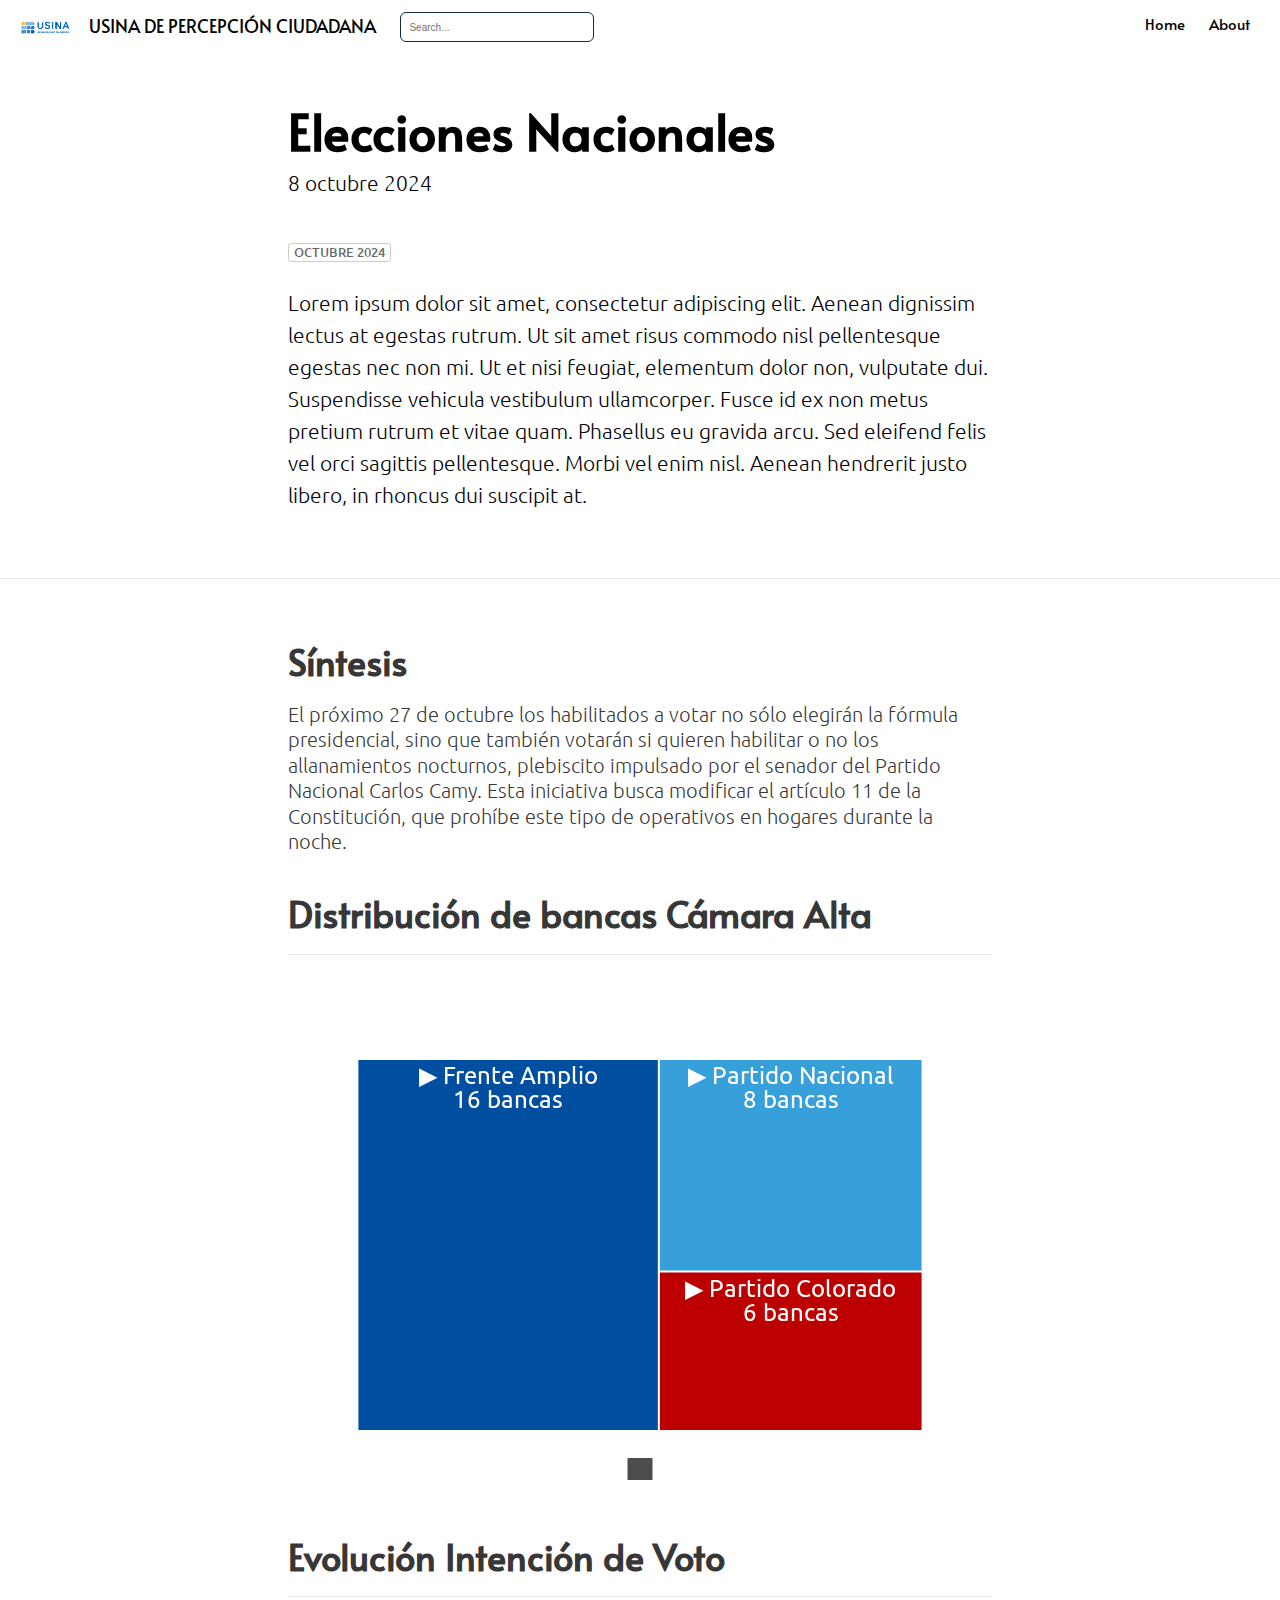
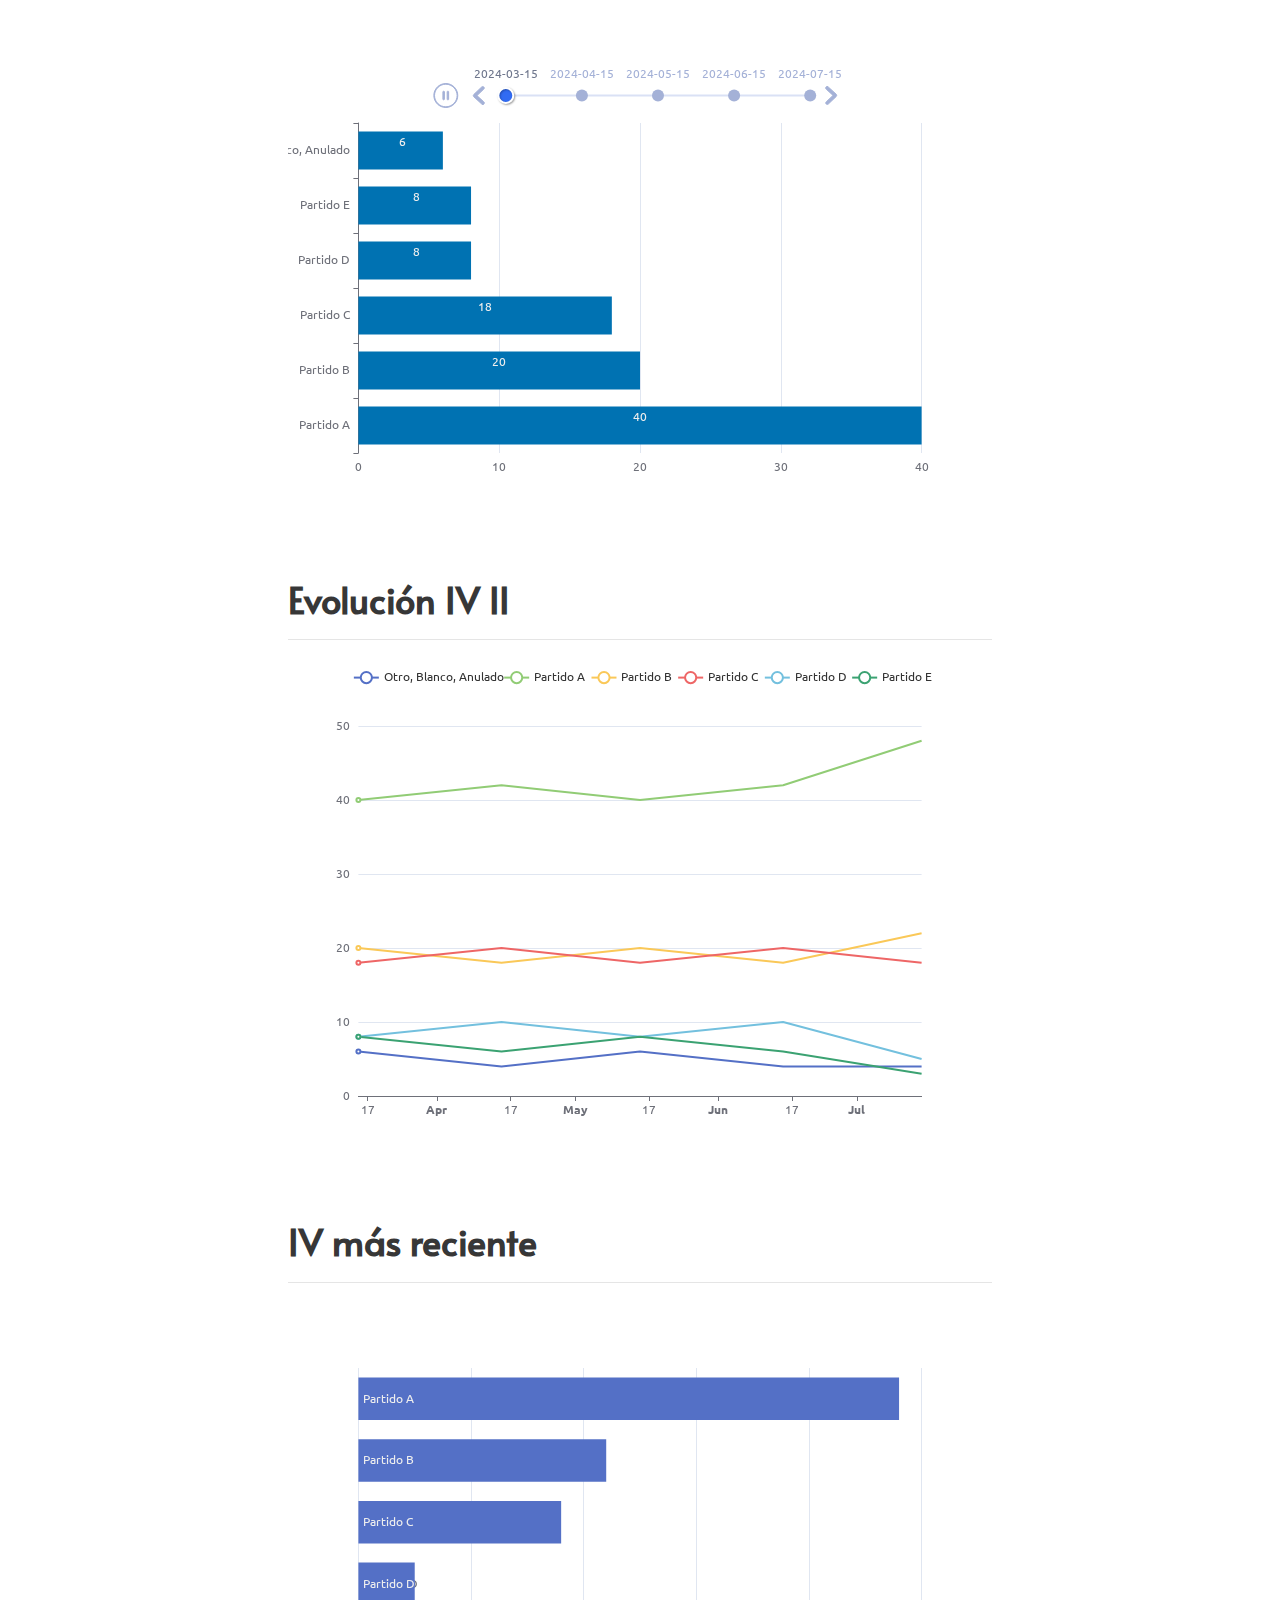
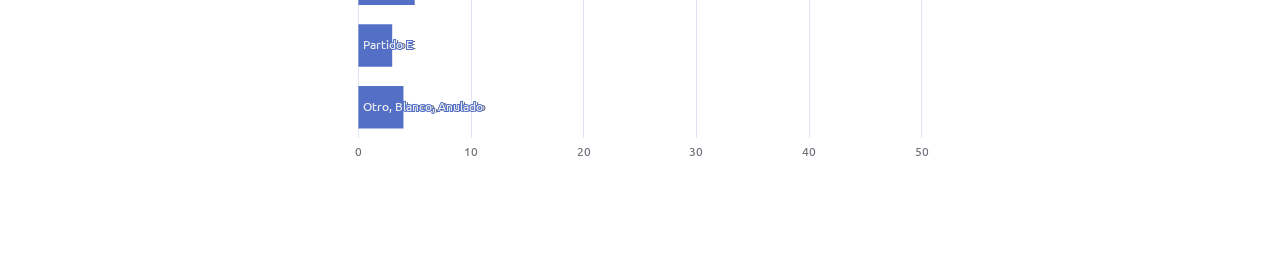
==== docs/posts/500/index.html @ 654d7519 "ej plots interactivos" ====
<!DOCTYPE html>

<html xmlns="http://www.w3.org/1999/xhtml" lang="" xml:lang="">

<head>
  <meta charset="utf-8"/>
  <meta name="viewport" content="width=device-width, initial-scale=1"/>
  <meta http-equiv="X-UA-Compatible" content="IE=Edge,chrome=1"/>
  <meta name="generator" content="distill" />

  <style type="text/css">
  /* Hide doc at startup (prevent jankiness while JS renders/transforms) */
  body {
    visibility: hidden;
  }
  </style>

 <!--radix_placeholder_import_source-->
 <!--/radix_placeholder_import_source-->

<style type="text/css">code{white-space: pre;}</style>
<style type="text/css" data-origin="pandoc">
pre > code.sourceCode { white-space: pre; position: relative; }
pre > code.sourceCode > span { display: inline-block; line-height: 1.25; }
pre > code.sourceCode > span:empty { height: 1.2em; }
.sourceCode { overflow: visible; }
code.sourceCode > span { color: inherit; text-decoration: inherit; }
div.sourceCode { margin: 1em 0; }
pre.sourceCode { margin: 0; }
@media screen {
div.sourceCode { overflow: auto; }
}
@media print {
pre > code.sourceCode { white-space: pre-wrap; }
pre > code.sourceCode > span { text-indent: -5em; padding-left: 5em; }
}
pre.numberSource code
  { counter-reset: source-line 0; }
pre.numberSource code > span
  { position: relative; left: -4em; counter-increment: source-line; }
pre.numberSource code > span > a:first-child::before
  { content: counter(source-line);
    position: relative; left: -1em; text-align: right; vertical-align: baseline;
    border: none; display: inline-block;
    -webkit-touch-callout: none; -webkit-user-select: none;
    -khtml-user-select: none; -moz-user-select: none;
    -ms-user-select: none; user-select: none;
    padding: 0 4px; width: 4em;
    color: #aaaaaa;
  }
pre.numberSource { margin-left: 3em; border-left: 1px solid #aaaaaa;  padding-left: 4px; }
div.sourceCode
  { color: #00769e; background-color: #f1f3f5; }
@media screen {
pre > code.sourceCode > span > a:first-child::before { text-decoration: underline; }
}
code span { color: #00769e; } /* Normal */
code span.al { color: #ad0000; } /* Alert */
code span.an { color: #5e5e5e; } /* Annotation */
code span.at { color: #657422; } /* Attribute */
code span.bn { color: #ad0000; } /* BaseN */
code span.bu { } /* BuiltIn */
code span.cf { color: #00769e; } /* ControlFlow */
code span.ch { color: #20794d; } /* Char */
code span.cn { color: #8f5902; } /* Constant */
code span.co { color: #5e5e5e; } /* Comment */
code span.cv { color: #5e5e5e; font-style: italic; } /* CommentVar */
code span.do { color: #5e5e5e; font-style: italic; } /* Documentation */
code span.dt { color: #ad0000; } /* DataType */
code span.dv { color: #ad0000; } /* DecVal */
code span.er { color: #ad0000; } /* Error */
code span.ex { } /* Extension */
code span.fl { color: #ad0000; } /* Float */
code span.fu { color: #4758ab; } /* Function */
code span.im { } /* Import */
code span.in { color: #5e5e5e; } /* Information */
code span.kw { color: #00769e; } /* Keyword */
code span.op { color: #5e5e5e; } /* Operator */
code span.ot { color: #00769e; } /* Other */
code span.pp { color: #ad0000; } /* Preprocessor */
code span.sc { color: #5e5e5e; } /* SpecialChar */
code span.ss { color: #20794d; } /* SpecialString */
code span.st { color: #20794d; } /* String */
code span.va { color: #111111; } /* Variable */
code span.vs { color: #20794d; } /* VerbatimString */
code span.wa { color: #5e5e5e; font-style: italic; } /* Warning */
</style>


  <!--radix_placeholder_meta_tags-->
<title>USINA DE PERCEPCIÓN CIUDADANA: Elecciones Nacionales</title>

<meta property="description" itemprop="description" content="Lorem ipsum dolor sit amet, consectetur adipiscing elit. Aenean dignissim lectus at egestas rutrum. Ut sit amet risus commodo nisl pellentesque egestas nec non mi. Ut et nisi feugiat, elementum dolor non, vulputate dui. Suspendisse vehicula vestibulum ullamcorper. Fusce id ex non metus pretium rutrum et vitae quam. Phasellus eu gravida arcu. Sed eleifend felis vel orci sagittis pellentesque. Morbi vel enim nisl. Aenean hendrerit justo libero, in rhoncus dui suscipit at."/>


<!--  https://schema.org/Article -->
<meta property="article:published" itemprop="datePublished" content="2024-10-09"/>
<meta property="article:created" itemprop="dateCreated" content="2024-10-09"/>

<!--  https://developers.facebook.com/docs/sharing/webmasters#markup -->
<meta property="og:title" content="USINA DE PERCEPCIÓN CIUDADANA: Elecciones Nacionales"/>
<meta property="og:type" content="article"/>
<meta property="og:description" content="Lorem ipsum dolor sit amet, consectetur adipiscing elit. Aenean dignissim lectus at egestas rutrum. Ut sit amet risus commodo nisl pellentesque egestas nec non mi. Ut et nisi feugiat, elementum dolor non, vulputate dui. Suspendisse vehicula vestibulum ullamcorper. Fusce id ex non metus pretium rutrum et vitae quam. Phasellus eu gravida arcu. Sed eleifend felis vel orci sagittis pellentesque. Morbi vel enim nisl. Aenean hendrerit justo libero, in rhoncus dui suscipit at."/>
<meta property="og:locale" content="en_US"/>
<meta property="og:site_name" content="USINA DE PERCEPCIÓN CIUDADANA"/>

<!--  https://dev.twitter.com/cards/types/summary -->
<meta property="twitter:card" content="summary"/>
<meta property="twitter:title" content="USINA DE PERCEPCIÓN CIUDADANA: Elecciones Nacionales"/>
<meta property="twitter:description" content="Lorem ipsum dolor sit amet, consectetur adipiscing elit. Aenean dignissim lectus at egestas rutrum. Ut sit amet risus commodo nisl pellentesque egestas nec non mi. Ut et nisi feugiat, elementum dolor non, vulputate dui. Suspendisse vehicula vestibulum ullamcorper. Fusce id ex non metus pretium rutrum et vitae quam. Phasellus eu gravida arcu. Sed eleifend felis vel orci sagittis pellentesque. Morbi vel enim nisl. Aenean hendrerit justo libero, in rhoncus dui suscipit at."/>

<!--/radix_placeholder_meta_tags-->
  <!--radix_placeholder_rmarkdown_metadata-->

<script type="text/json" id="radix-rmarkdown-metadata">
{"type":"list","attributes":{"names":{"type":"character","attributes":{},"value":["title","description","subtitle","output","categories","date"]}},"value":[{"type":"character","attributes":{},"value":["Elecciones Nacionales"]},{"type":"character","attributes":{},"value":["Lorem ipsum dolor sit amet, consectetur adipiscing elit. Aenean dignissim lectus at egestas rutrum. Ut sit amet risus commodo nisl pellentesque egestas nec non mi. Ut et nisi feugiat, elementum dolor non, vulputate dui. Suspendisse vehicula vestibulum ullamcorper. Fusce id ex non metus pretium rutrum et vitae quam. Phasellus eu gravida arcu. Sed eleifend felis vel orci sagittis pellentesque. Morbi vel enim nisl. Aenean hendrerit justo libero, in rhoncus dui suscipit at."]},{"type":"character","attributes":{},"value":["8 octubre 2024"]},{"type":"list","attributes":{"names":{"type":"character","attributes":{},"value":["distill::distill_article"]}},"value":[{"type":"list","attributes":{"names":{"type":"character","attributes":{},"value":["self_contained"]}},"value":[{"type":"logical","attributes":{},"value":[false]}]}]},{"type":"character","attributes":{},"value":["Octubre 2024"]},{"type":"character","attributes":{},"value":["10-09-2024"]}]}
</script>
<!--/radix_placeholder_rmarkdown_metadata-->
  
  <script type="text/json" id="radix-resource-manifest">
  {"type":"character","attributes":{},"value":["500_files/anchor-4.2.2/anchor.min.js","500_files/bowser-1.9.3/bowser.min.js","500_files/distill-2.2.21/template.v2.js","500_files/echarts4r-4.8.0/custom/renderers.js","500_files/echarts4r-4.8.0/custom/style.css","500_files/echarts4r-4.8.0/dataTool.min.js","500_files/echarts4r-4.8.0/echarts-en.min.js","500_files/echarts4r-4.8.0/echarts-gl.min.js","500_files/echarts4r-4.8.0/ecStat.min.js","500_files/echarts4r-4.8.0/i18n/langCS-obj.js","500_files/echarts4r-4.8.0/i18n/langCS.js","500_files/echarts4r-4.8.0/i18n/langDE-obj.js","500_files/echarts4r-4.8.0/i18n/langDE.js","500_files/echarts4r-4.8.0/i18n/langEN-obj.js","500_files/echarts4r-4.8.0/i18n/langEN.js","500_files/echarts4r-4.8.0/i18n/langES-obj.js","500_files/echarts4r-4.8.0/i18n/langES.js","500_files/echarts4r-4.8.0/i18n/langFI-obj.js","500_files/echarts4r-4.8.0/i18n/langFI.js","500_files/echarts4r-4.8.0/i18n/langFR-obj.js","500_files/echarts4r-4.8.0/i18n/langFR.js","500_files/echarts4r-4.8.0/i18n/langJA-obj.js","500_files/echarts4r-4.8.0/i18n/langJA.js","500_files/echarts4r-4.8.0/i18n/langPL-obj.js","500_files/echarts4r-4.8.0/i18n/langPL.js","500_files/echarts4r-4.8.0/i18n/langPT-br-obj.js","500_files/echarts4r-4.8.0/i18n/langPT-br.js","500_files/echarts4r-4.8.0/i18n/langRU-obj.js","500_files/echarts4r-4.8.0/i18n/langRU.js","500_files/echarts4r-4.8.0/i18n/langSI-obj.js","500_files/echarts4r-4.8.0/i18n/langSI.js","500_files/echarts4r-4.8.0/i18n/langTH-obj.js","500_files/echarts4r-4.8.0/i18n/langTH.js","500_files/echarts4r-4.8.0/i18n/langZH-obj.js","500_files/echarts4r-4.8.0/i18n/langZH.js","500_files/echarts4r-4.8.0/plugins/echarts-graph-modularity.min.js","500_files/echarts4r-4.8.0/plugins/echarts-leaflet.js","500_files/echarts4r-4.8.0/plugins/echarts-liquidfill.min.js","500_files/echarts4r-4.8.0/plugins/echarts-wordcloud.min.js","500_files/echarts4r-4.8.0/themes/auritus.js","500_files/echarts4r-4.8.0/themes/azul.js","500_files/echarts4r-4.8.0/themes/bee-inspired.js","500_files/echarts4r-4.8.0/themes/blue.js","500_files/echarts4r-4.8.0/themes/caravan.js","500_files/echarts4r-4.8.0/themes/carp.js","500_files/echarts4r-4.8.0/themes/chalk.js","500_files/echarts4r-4.8.0/themes/cool.js","500_files/echarts4r-4.8.0/themes/dark-blue.js","500_files/echarts4r-4.8.0/themes/dark-bold.js","500_files/echarts4r-4.8.0/themes/dark-digerati.js","500_files/echarts4r-4.8.0/themes/dark-fresh-cut.js","500_files/echarts4r-4.8.0/themes/dark-mushroom.js","500_files/echarts4r-4.8.0/themes/dark.js","500_files/echarts4r-4.8.0/themes/eduardo.js","500_files/echarts4r-4.8.0/themes/essos.js","500_files/echarts4r-4.8.0/themes/forest.js","500_files/echarts4r-4.8.0/themes/fresh-cut.js","500_files/echarts4r-4.8.0/themes/fruit.js","500_files/echarts4r-4.8.0/themes/gray.js","500_files/echarts4r-4.8.0/themes/green.js","500_files/echarts4r-4.8.0/themes/halloween.js","500_files/echarts4r-4.8.0/themes/helianthus.js","500_files/echarts4r-4.8.0/themes/infographic.js","500_files/echarts4r-4.8.0/themes/inspired.js","500_files/echarts4r-4.8.0/themes/jazz.js","500_files/echarts4r-4.8.0/themes/london.js","500_files/echarts4r-4.8.0/themes/macarons.js","500_files/echarts4r-4.8.0/themes/macarons2.js","500_files/echarts4r-4.8.0/themes/mint.js","500_files/echarts4r-4.8.0/themes/purple-passion.js","500_files/echarts4r-4.8.0/themes/red-velvet.js","500_files/echarts4r-4.8.0/themes/red.js","500_files/echarts4r-4.8.0/themes/roma.js","500_files/echarts4r-4.8.0/themes/royal.js","500_files/echarts4r-4.8.0/themes/sakura.js","500_files/echarts4r-4.8.0/themes/shine.js","500_files/echarts4r-4.8.0/themes/tech-blue.js","500_files/echarts4r-4.8.0/themes/vintage.js","500_files/echarts4r-4.8.0/themes/walden.js","500_files/echarts4r-4.8.0/themes/wef.js","500_files/echarts4r-4.8.0/themes/weforum.js","500_files/echarts4r-4.8.0/themes/westeros.js","500_files/echarts4r-4.8.0/themes/wonderland.js","500_files/echarts4r-4.8.0/world.js","500_files/echarts4r-binding-0.4.5/echarts4r.js","500_files/header-attrs-2.25/header-attrs.js","500_files/htmltools-fill-0.5.8.1/fill.css","500_files/htmlwidgets-1.6.2/htmlwidgets.js","500_files/jquery-3.6.0/jquery-3.6.0.js","500_files/jquery-3.6.0/jquery-3.6.0.min.js","500_files/jquery-3.6.0/jquery-3.6.0.min.map","500_files/popper-2.6.0/popper.min.js","500_files/tippy-6.2.7/tippy-bundle.umd.min.js","500_files/tippy-6.2.7/tippy-light-border.css","500_files/tippy-6.2.7/tippy.css","500_files/tippy-6.2.7/tippy.umd.min.js","500_files/webcomponents-2.0.0/webcomponents.js","tables/bancas_fa.csv","tables/bancas_partido.csv","tables/bancas_pc.csv","tables/bancas_pn.csv","tables/iv_evolucion.csv"]}
  </script>
  <!--radix_placeholder_navigation_in_header-->
<meta name="distill:offset" content="../.."/>

<script type="application/javascript">

  window.headroom_prevent_pin = false;

  window.document.addEventListener("DOMContentLoaded", function (event) {

    // initialize headroom for banner
    var header = $('header').get(0);
    var headerHeight = header.offsetHeight;
    var headroom = new Headroom(header, {
      tolerance: 5,
      onPin : function() {
        if (window.headroom_prevent_pin) {
          window.headroom_prevent_pin = false;
          headroom.unpin();
        }
      }
    });
    headroom.init();
    if(window.location.hash)
      headroom.unpin();
    $(header).addClass('headroom--transition');

    // offset scroll location for banner on hash change
    // (see: https://github.com/WickyNilliams/headroom.js/issues/38)
    window.addEventListener("hashchange", function(event) {
      window.scrollTo(0, window.pageYOffset - (headerHeight + 25));
    });

    // responsive menu
    $('.distill-site-header').each(function(i, val) {
      var topnav = $(this);
      var toggle = topnav.find('.nav-toggle');
      toggle.on('click', function() {
        topnav.toggleClass('responsive');
      });
    });

    // nav dropdowns
    $('.nav-dropbtn').click(function(e) {
      $(this).next('.nav-dropdown-content').toggleClass('nav-dropdown-active');
      $(this).parent().siblings('.nav-dropdown')
         .children('.nav-dropdown-content').removeClass('nav-dropdown-active');
    });
    $("body").click(function(e){
      $('.nav-dropdown-content').removeClass('nav-dropdown-active');
    });
    $(".nav-dropdown").click(function(e){
      e.stopPropagation();
    });
  });
</script>

<style type="text/css">

/* Theme (user-documented overrideables for nav appearance) */

.distill-site-nav {
  color: rgba(255, 255, 255, 0.8);
  background-color: #0F2E3D;
  font-size: 15px;
  font-weight: 300;
}

.distill-site-nav a {
  color: inherit;
  text-decoration: none;
}

.distill-site-nav a:hover {
  color: white;
}

@media print {
  .distill-site-nav {
    display: none;
  }
}

.distill-site-header {

}

.distill-site-footer {

}


/* Site Header */

.distill-site-header {
  width: 100%;
  box-sizing: border-box;
  z-index: 3;
}

.distill-site-header .nav-left {
  display: inline-block;
  margin-left: 8px;
}

@media screen and (max-width: 768px) {
  .distill-site-header .nav-left {
    margin-left: 0;
  }
}


.distill-site-header .nav-right {
  float: right;
  margin-right: 8px;
}

.distill-site-header a,
.distill-site-header .title {
  display: inline-block;
  text-align: center;
  padding: 14px 10px 14px 10px;
}

.distill-site-header .title {
  font-size: 18px;
  min-width: 150px;
}

.distill-site-header .logo {
  padding: 0;
}

.distill-site-header .logo img {
  display: none;
  max-height: 20px;
  width: auto;
  margin-bottom: -4px;
}

.distill-site-header .nav-image img {
  max-height: 18px;
  width: auto;
  display: inline-block;
  margin-bottom: -3px;
}



@media screen and (min-width: 1000px) {
  .distill-site-header .logo img {
    display: inline-block;
  }
  .distill-site-header .nav-left {
    margin-left: 20px;
  }
  .distill-site-header .nav-right {
    margin-right: 20px;
  }
  .distill-site-header .title {
    padding-left: 12px;
  }
}


.distill-site-header .nav-toggle {
  display: none;
}

.nav-dropdown {
  display: inline-block;
  position: relative;
}

.nav-dropdown .nav-dropbtn {
  border: none;
  outline: none;
  color: rgba(255, 255, 255, 0.8);
  padding: 16px 10px;
  background-color: transparent;
  font-family: inherit;
  font-size: inherit;
  font-weight: inherit;
  margin: 0;
  margin-top: 1px;
  z-index: 2;
}

.nav-dropdown-content {
  display: none;
  position: absolute;
  background-color: white;
  min-width: 200px;
  border: 1px solid rgba(0,0,0,0.15);
  border-radius: 4px;
  box-shadow: 0px 8px 16px 0px rgba(0,0,0,0.1);
  z-index: 1;
  margin-top: 2px;
  white-space: nowrap;
  padding-top: 4px;
  padding-bottom: 4px;
}

.nav-dropdown-content hr {
  margin-top: 4px;
  margin-bottom: 4px;
  border: none;
  border-bottom: 1px solid rgba(0, 0, 0, 0.1);
}

.nav-dropdown-active {
  display: block;
}

.nav-dropdown-content a, .nav-dropdown-content .nav-dropdown-header {
  color: black;
  padding: 6px 24px;
  text-decoration: none;
  display: block;
  text-align: left;
}

.nav-dropdown-content .nav-dropdown-header {
  display: block;
  padding: 5px 24px;
  padding-bottom: 0;
  text-transform: uppercase;
  font-size: 14px;
  color: #999999;
  white-space: nowrap;
}

.nav-dropdown:hover .nav-dropbtn {
  color: white;
}

.nav-dropdown-content a:hover {
  background-color: #ddd;
  color: black;
}

.nav-right .nav-dropdown-content {
  margin-left: -45%;
  right: 0;
}

@media screen and (max-width: 768px) {
  .distill-site-header a, .distill-site-header .nav-dropdown  {display: none;}
  .distill-site-header a.nav-toggle {
    float: right;
    display: block;
  }
  .distill-site-header .title {
    margin-left: 0;
  }
  .distill-site-header .nav-right {
    margin-right: 0;
  }
  .distill-site-header {
    overflow: hidden;
  }
  .nav-right .nav-dropdown-content {
    margin-left: 0;
  }
}


@media screen and (max-width: 768px) {
  .distill-site-header.responsive {position: relative; min-height: 500px; }
  .distill-site-header.responsive a.nav-toggle {
    position: absolute;
    right: 0;
    top: 0;
  }
  .distill-site-header.responsive a,
  .distill-site-header.responsive .nav-dropdown {
    display: block;
    text-align: left;
  }
  .distill-site-header.responsive .nav-left,
  .distill-site-header.responsive .nav-right {
    width: 100%;
  }
  .distill-site-header.responsive .nav-dropdown {float: none;}
  .distill-site-header.responsive .nav-dropdown-content {position: relative;}
  .distill-site-header.responsive .nav-dropdown .nav-dropbtn {
    display: block;
    width: 100%;
    text-align: left;
  }
}

/* Site Footer */

.distill-site-footer {
  width: 100%;
  overflow: hidden;
  box-sizing: border-box;
  z-index: 3;
  margin-top: 30px;
  padding-top: 30px;
  padding-bottom: 30px;
  text-align: center;
}

/* Headroom */

d-title {
  padding-top: 6rem;
}

@media print {
  d-title {
    padding-top: 4rem;
  }
}

.headroom {
  z-index: 1000;
  position: fixed;
  top: 0;
  left: 0;
  right: 0;
}

.headroom--transition {
  transition: all .4s ease-in-out;
}

.headroom--unpinned {
  top: -100px;
}

.headroom--pinned {
  top: 0;
}

/* adjust viewport for navbar height */
/* helps vertically center bootstrap (non-distill) content */
.min-vh-100 {
  min-height: calc(100vh - 100px) !important;
}

</style>

<script src="../../site_libs/jquery-3.6.0/jquery-3.6.0.min.js"></script>
<link href="../../site_libs/font-awesome-6.4.2/css/all.min.css" rel="stylesheet"/>
<link href="../../site_libs/font-awesome-6.4.2/css/v4-shims.min.css" rel="stylesheet"/>
<script src="../../site_libs/headroom-0.9.4/headroom.min.js"></script>
<script src="../../site_libs/autocomplete-0.37.1/autocomplete.min.js"></script>
<script src="../../site_libs/fuse-6.4.1/fuse.min.js"></script>

<script type="application/javascript">

function getMeta(metaName) {
  var metas = document.getElementsByTagName('meta');
  for (let i = 0; i < metas.length; i++) {
    if (metas[i].getAttribute('name') === metaName) {
      return metas[i].getAttribute('content');
    }
  }
  return '';
}

function offsetURL(url) {
  var offset = getMeta('distill:offset');
  return offset ? offset + '/' + url : url;
}

function createFuseIndex() {

  // create fuse index
  var options = {
    keys: [
      { name: 'title', weight: 20 },
      { name: 'categories', weight: 15 },
      { name: 'description', weight: 10 },
      { name: 'contents', weight: 5 },
    ],
    ignoreLocation: true,
    threshold: 0
  };
  var fuse = new window.Fuse([], options);

  // fetch the main search.json
  return fetch(offsetURL('search.json'))
    .then(function(response) {
      if (response.status == 200) {
        return response.json().then(function(json) {
          // index main articles
          json.articles.forEach(function(article) {
            fuse.add(article);
          });
          // download collections and index their articles
          return Promise.all(json.collections.map(function(collection) {
            return fetch(offsetURL(collection)).then(function(response) {
              if (response.status === 200) {
                return response.json().then(function(articles) {
                  articles.forEach(function(article) {
                    fuse.add(article);
                  });
                })
              } else {
                return Promise.reject(
                  new Error('Unexpected status from search index request: ' +
                            response.status)
                );
              }
            });
          })).then(function() {
            return fuse;
          });
        });

      } else {
        return Promise.reject(
          new Error('Unexpected status from search index request: ' +
                      response.status)
        );
      }
    });
}

window.document.addEventListener("DOMContentLoaded", function (event) {

  // get search element (bail if we don't have one)
  var searchEl = window.document.getElementById('distill-search');
  if (!searchEl)
    return;

  createFuseIndex()
    .then(function(fuse) {

      // make search box visible
      searchEl.classList.remove('hidden');

      // initialize autocomplete
      var options = {
        autoselect: true,
        hint: false,
        minLength: 2,
      };
      window.autocomplete(searchEl, options, [{
        source: function(query, callback) {
          const searchOptions = {
            isCaseSensitive: false,
            shouldSort: true,
            minMatchCharLength: 2,
            limit: 10,
          };
          var results = fuse.search(query, searchOptions);
          callback(results
            .map(function(result) { return result.item; })
          );
        },
        templates: {
          suggestion: function(suggestion) {
            var img = suggestion.preview && Object.keys(suggestion.preview).length > 0
              ? `<img src="${offsetURL(suggestion.preview)}"</img>`
              : '';
            var html = `
              <div class="search-item">
                <h3>${suggestion.title}</h3>
                <div class="search-item-description">
                  ${suggestion.description || ''}
                </div>
                <div class="search-item-preview">
                  ${img}
                </div>
              </div>
            `;
            return html;
          }
        }
      }]).on('autocomplete:selected', function(event, suggestion) {
        window.location.href = offsetURL(suggestion.path);
      });
      // remove inline display style on autocompleter (we want to
      // manage responsive display via css)
      $('.algolia-autocomplete').css("display", "");
    })
    .catch(function(error) {
      console.log(error);
    });

});

</script>

<style type="text/css">

.nav-search {
  font-size: x-small;
}

/* Algolioa Autocomplete */

.algolia-autocomplete {
  display: inline-block;
  margin-left: 10px;
  vertical-align: sub;
  background-color: white;
  color: black;
  padding: 6px;
  padding-top: 8px;
  padding-bottom: 0;
  border-radius: 6px;
  border: 1px #0F2E3D solid;
  width: 180px;
}


@media screen and (max-width: 768px) {
  .distill-site-nav .algolia-autocomplete {
    display: none;
    visibility: hidden;
  }
  .distill-site-nav.responsive .algolia-autocomplete {
    display: inline-block;
    visibility: visible;
  }
  .distill-site-nav.responsive .algolia-autocomplete .aa-dropdown-menu {
    margin-left: 0;
    width: 400px;
    max-height: 400px;
  }
}

.algolia-autocomplete .aa-input, .algolia-autocomplete .aa-hint {
  width: 90%;
  outline: none;
  border: none;
}

.algolia-autocomplete .aa-hint {
  color: #999;
}
.algolia-autocomplete .aa-dropdown-menu {
  width: 550px;
  max-height: 70vh;
  overflow-x: visible;
  overflow-y: scroll;
  padding: 5px;
  margin-top: 3px;
  margin-left: -150px;
  background-color: #fff;
  border-radius: 5px;
  border: 1px solid #999;
  border-top: none;
}

.algolia-autocomplete .aa-dropdown-menu .aa-suggestion {
  cursor: pointer;
  padding: 5px 4px;
  border-bottom: 1px solid #eee;
}

.algolia-autocomplete .aa-dropdown-menu .aa-suggestion:last-of-type {
  border-bottom: none;
  margin-bottom: 2px;
}

.algolia-autocomplete .aa-dropdown-menu .aa-suggestion .search-item {
  overflow: hidden;
  font-size: 0.8em;
  line-height: 1.4em;
}

.algolia-autocomplete .aa-dropdown-menu .aa-suggestion .search-item h3 {
  font-size: 1rem;
  margin-block-start: 0;
  margin-block-end: 5px;
}

.algolia-autocomplete .aa-dropdown-menu .aa-suggestion .search-item-description {
  display: inline-block;
  overflow: hidden;
  height: 2.8em;
  width: 80%;
  margin-right: 4%;
}

.algolia-autocomplete .aa-dropdown-menu .aa-suggestion .search-item-preview {
  display: inline-block;
  width: 15%;
}

.algolia-autocomplete .aa-dropdown-menu .aa-suggestion .search-item-preview img {
  height: 3em;
  width: auto;
  display: none;
}

.algolia-autocomplete .aa-dropdown-menu .aa-suggestion .search-item-preview img[src] {
  display: initial;
}

.algolia-autocomplete .aa-dropdown-menu .aa-suggestion.aa-cursor {
  background-color: #eee;
}
.algolia-autocomplete .aa-dropdown-menu .aa-suggestion em {
  font-weight: bold;
  font-style: normal;
}

</style>


<!--/radix_placeholder_navigation_in_header-->
  <!--radix_placeholder_distill-->

<style type="text/css">

body {
  background-color: white;
}

.pandoc-table {
  width: 100%;
}

.pandoc-table>caption {
  margin-bottom: 10px;
}

.pandoc-table th:not([align]) {
  text-align: left;
}

.pagedtable-footer {
  font-size: 15px;
}

d-byline .byline {
  grid-template-columns: 2fr 2fr;
}

d-byline .byline h3 {
  margin-block-start: 1.5em;
}

d-byline .byline .authors-affiliations h3 {
  margin-block-start: 0.5em;
}

.authors-affiliations .orcid-id {
  width: 16px;
  height:16px;
  margin-left: 4px;
  margin-right: 4px;
  vertical-align: middle;
  padding-bottom: 2px;
}

d-title .dt-tags {
  margin-top: 1em;
  grid-column: text;
}

.dt-tags .dt-tag {
  text-decoration: none;
  display: inline-block;
  color: rgba(0,0,0,0.6);
  padding: 0em 0.4em;
  margin-right: 0.5em;
  margin-bottom: 0.4em;
  font-size: 70%;
  border: 1px solid rgba(0,0,0,0.2);
  border-radius: 3px;
  text-transform: uppercase;
  font-weight: 500;
}

d-article table.gt_table td,
d-article table.gt_table th {
  border-bottom: none;
  font-size: 100%;
}

.html-widget {
  margin-bottom: 2.0em;
}

.l-screen-inset {
  padding-right: 16px;
}

.l-screen .caption {
  margin-left: 10px;
}

.shaded {
  background: rgb(247, 247, 247);
  padding-top: 20px;
  padding-bottom: 20px;
  border-top: 1px solid rgba(0, 0, 0, 0.1);
  border-bottom: 1px solid rgba(0, 0, 0, 0.1);
}

.shaded .html-widget {
  margin-bottom: 0;
  border: 1px solid rgba(0, 0, 0, 0.1);
}

.shaded .shaded-content {
  background: white;
}

.text-output {
  margin-top: 0;
  line-height: 1.5em;
}

.hidden {
  display: none !important;
}

hr.section-separator {
  border: none;
  border-top: 1px solid rgba(0, 0, 0, 0.1);
  margin: 0px;
}


d-byline {
  border-top: none;
}

d-article {
  padding-top: 2.5rem;
  padding-bottom: 30px;
  border-top: none;
}

d-appendix {
  padding-top: 30px;
}

d-article>p>img {
  width: 100%;
}

d-article h2 {
  margin: 1rem 0 1.5rem 0;
}

d-article h3 {
  margin-top: 1.5rem;
}

d-article iframe {
  border: 1px solid rgba(0, 0, 0, 0.1);
  margin-bottom: 2.0em;
  width: 100%;
}

/* Tweak code blocks */

d-article div.sourceCode code,
d-article pre code {
  font-family: Consolas, Monaco, 'Andale Mono', 'Ubuntu Mono', monospace;
}

d-article pre,
d-article div.sourceCode,
d-article div.sourceCode pre {
  overflow: auto;
}

d-article div.sourceCode {
  background-color: white;
}

d-article div.sourceCode pre {
  padding-left: 10px;
  font-size: 12px;
  border-left: 2px solid rgba(0,0,0,0.1);
}

d-article pre {
  font-size: 12px;
  color: black;
  background: none;
  margin-top: 0;
  text-align: left;
  white-space: pre;
  word-spacing: normal;
  word-break: normal;
  word-wrap: normal;
  line-height: 1.5;

  -moz-tab-size: 4;
  -o-tab-size: 4;
  tab-size: 4;

  -webkit-hyphens: none;
  -moz-hyphens: none;
  -ms-hyphens: none;
  hyphens: none;
}

d-article pre a {
  border-bottom: none;
}

d-article pre a:hover {
  border-bottom: none;
  text-decoration: underline;
}

d-article details {
  grid-column: text;
  margin-bottom: 0.8em;
}

@media(min-width: 768px) {

d-article pre,
d-article div.sourceCode,
d-article div.sourceCode pre {
  overflow: visible !important;
}

d-article div.sourceCode pre {
  padding-left: 18px;
  font-size: 14px;
}

/* tweak for Pandoc numbered line within distill */
d-article pre.numberSource code > span {
    left: -2em;
}

d-article pre {
  font-size: 14px;
}

}

figure img.external {
  background: white;
  border: 1px solid rgba(0, 0, 0, 0.1);
  box-shadow: 0 1px 8px rgba(0, 0, 0, 0.1);
  padding: 18px;
  box-sizing: border-box;
}

/* CSS for d-contents */

.d-contents {
  grid-column: text;
  color: rgba(0,0,0,0.8);
  font-size: 0.9em;
  padding-bottom: 1em;
  margin-bottom: 1em;
  padding-bottom: 0.5em;
  margin-bottom: 1em;
  padding-left: 0.25em;
  justify-self: start;
}

@media(min-width: 1000px) {
  .d-contents.d-contents-float {
    height: 0;
    grid-column-start: 1;
    grid-column-end: 4;
    justify-self: center;
    padding-right: 3em;
    padding-left: 2em;
  }
}

.d-contents nav h3 {
  font-size: 18px;
  margin-top: 0;
  margin-bottom: 1em;
}

.d-contents li {
  list-style-type: none
}

.d-contents nav > ul {
  padding-left: 0;
}

.d-contents ul {
  padding-left: 1em
}

.d-contents nav ul li {
  margin-top: 0.6em;
  margin-bottom: 0.2em;
}

.d-contents nav a {
  font-size: 13px;
  border-bottom: none;
  text-decoration: none
  color: rgba(0, 0, 0, 0.8);
}

.d-contents nav a:hover {
  text-decoration: underline solid rgba(0, 0, 0, 0.6)
}

.d-contents nav > ul > li > a {
  font-weight: 600;
}

.d-contents nav > ul > li > ul {
  font-weight: inherit;
}

.d-contents nav > ul > li > ul > li {
  margin-top: 0.2em;
}


.d-contents nav ul {
  margin-top: 0;
  margin-bottom: 0.25em;
}

.d-article-with-toc h2:nth-child(2) {
  margin-top: 0;
}


/* Figure */

.figure {
  position: relative;
  margin-bottom: 2.5em;
  margin-top: 1.5em;
}

.figure .caption {
  color: rgba(0, 0, 0, 0.6);
  font-size: 12px;
  line-height: 1.5em;
}

.figure img.external {
  background: white;
  border: 1px solid rgba(0, 0, 0, 0.1);
  box-shadow: 0 1px 8px rgba(0, 0, 0, 0.1);
  padding: 18px;
  box-sizing: border-box;
}

.figure .caption a {
  color: rgba(0, 0, 0, 0.6);
}

.figure .caption b,
.figure .caption strong, {
  font-weight: 600;
  color: rgba(0, 0, 0, 1.0);
}

/* Citations */

d-article .citation {
  color: inherit;
  cursor: inherit;
}

div.hanging-indent{
  margin-left: 1em; text-indent: -1em;
}

/* Citation hover box */

.tippy-box[data-theme~=light-border] {
  background-color: rgba(250, 250, 250, 0.95);
}

.tippy-content > p {
  margin-bottom: 0;
  padding: 2px;
}


/* Tweak 1000px media break to show more text */

@media(min-width: 1000px) {
  .base-grid,
  distill-header,
  d-title,
  d-abstract,
  d-article,
  d-appendix,
  distill-appendix,
  d-byline,
  d-footnote-list,
  d-citation-list,
  distill-footer {
    grid-template-columns: [screen-start] 1fr [page-start kicker-start] 80px [middle-start] 50px [text-start kicker-end] 65px 65px 65px 65px 65px 65px 65px 65px [text-end gutter-start] 65px [middle-end] 65px [page-end gutter-end] 1fr [screen-end];
    grid-column-gap: 16px;
  }

  .grid {
    grid-column-gap: 16px;
  }

  d-article {
    font-size: 1.06rem;
    line-height: 1.7em;
  }
  figure .caption, .figure .caption, figure figcaption {
    font-size: 13px;
  }
}

@media(min-width: 1180px) {
  .base-grid,
  distill-header,
  d-title,
  d-abstract,
  d-article,
  d-appendix,
  distill-appendix,
  d-byline,
  d-footnote-list,
  d-citation-list,
  distill-footer {
    grid-template-columns: [screen-start] 1fr [page-start kicker-start] 60px [middle-start] 60px [text-start kicker-end] 60px 60px 60px 60px 60px 60px 60px 60px [text-end gutter-start] 60px [middle-end] 60px [page-end gutter-end] 1fr [screen-end];
    grid-column-gap: 32px;
  }

  .grid {
    grid-column-gap: 32px;
  }
}


/* Get the citation styles for the appendix (not auto-injected on render since
   we do our own rendering of the citation appendix) */

d-appendix .citation-appendix,
.d-appendix .citation-appendix {
  font-size: 11px;
  line-height: 15px;
  border-left: 1px solid rgba(0, 0, 0, 0.1);
  padding-left: 18px;
  border: 1px solid rgba(0,0,0,0.1);
  background: rgba(0, 0, 0, 0.02);
  padding: 10px 18px;
  border-radius: 3px;
  color: rgba(150, 150, 150, 1);
  overflow: hidden;
  margin-top: -12px;
  white-space: pre-wrap;
  word-wrap: break-word;
}

/* Include appendix styles here so they can be overridden */

d-appendix {
  contain: layout style;
  font-size: 0.8em;
  line-height: 1.7em;
  margin-top: 60px;
  margin-bottom: 0;
  border-top: 1px solid rgba(0, 0, 0, 0.1);
  color: rgba(0,0,0,0.5);
  padding-top: 60px;
  padding-bottom: 48px;
}

d-appendix h3 {
  grid-column: page-start / text-start;
  font-size: 15px;
  font-weight: 500;
  margin-top: 1em;
  margin-bottom: 0;
  color: rgba(0,0,0,0.65);
}

d-appendix h3 + * {
  margin-top: 1em;
}

d-appendix ol {
  padding: 0 0 0 15px;
}

@media (min-width: 768px) {
  d-appendix ol {
    padding: 0 0 0 30px;
    margin-left: -30px;
  }
}

d-appendix li {
  margin-bottom: 1em;
}

d-appendix a {
  color: rgba(0, 0, 0, 0.6);
}

d-appendix > * {
  grid-column: text;
}

d-appendix > d-footnote-list,
d-appendix > d-citation-list,
d-appendix > distill-appendix {
  grid-column: screen;
}

/* Include footnote styles here so they can be overridden */

d-footnote-list {
  contain: layout style;
}

d-footnote-list > * {
  grid-column: text;
}

d-footnote-list a.footnote-backlink {
  color: rgba(0,0,0,0.3);
  padding-left: 0.5em;
}



/* Anchor.js */

.anchorjs-link {
  /*transition: all .25s linear; */
  text-decoration: none;
  border-bottom: none;
}
*:hover > .anchorjs-link {
  margin-left: -1.125em !important;
  text-decoration: none;
  border-bottom: none;
}

/* Social footer */

.social_footer {
  margin-top: 30px;
  margin-bottom: 0;
  color: rgba(0,0,0,0.67);
}

.disqus-comments {
  margin-right: 30px;
}

.disqus-comment-count {
  border-bottom: 1px solid rgba(0, 0, 0, 0.4);
  cursor: pointer;
}

#disqus_thread {
  margin-top: 30px;
}

.article-sharing a {
  border-bottom: none;
  margin-right: 8px;
}

.article-sharing a:hover {
  border-bottom: none;
}

.sidebar-section.subscribe {
  font-size: 12px;
  line-height: 1.6em;
}

.subscribe p {
  margin-bottom: 0.5em;
}


.article-footer .subscribe {
  font-size: 15px;
  margin-top: 45px;
}


.sidebar-section.custom {
  font-size: 12px;
  line-height: 1.6em;
}

.custom p {
  margin-bottom: 0.5em;
}

/* Styles for listing layout (hide title) */
.layout-listing d-title, .layout-listing .d-title {
  display: none;
}

/* Styles for posts lists (not auto-injected) */


.posts-with-sidebar {
  padding-left: 45px;
  padding-right: 45px;
}

.posts-list .description h2,
.posts-list .description p {
  font-family: -apple-system, BlinkMacSystemFont, "Segoe UI", Roboto, Oxygen, Ubuntu, Cantarell, "Fira Sans", "Droid Sans", "Helvetica Neue", Arial, sans-serif;
}

.posts-list .description h2 {
  font-weight: 700;
  border-bottom: none;
  padding-bottom: 0;
}

.posts-list h2.post-tag {
  border-bottom: 1px solid rgba(0, 0, 0, 0.2);
  padding-bottom: 12px;
}
.posts-list {
  margin-top: 60px;
  margin-bottom: 24px;
}

.posts-list .post-preview {
  text-decoration: none;
  overflow: hidden;
  display: block;
  border-bottom: 1px solid rgba(0, 0, 0, 0.1);
  padding: 24px 0;
}

.post-preview-last {
  border-bottom: none !important;
}

.posts-list .posts-list-caption {
  grid-column: screen;
  font-weight: 400;
}

.posts-list .post-preview h2 {
  margin: 0 0 6px 0;
  line-height: 1.2em;
  font-style: normal;
  font-size: 24px;
}

.posts-list .post-preview p {
  margin: 0 0 12px 0;
  line-height: 1.4em;
  font-size: 16px;
}

.posts-list .post-preview .thumbnail {
  box-sizing: border-box;
  margin-bottom: 24px;
  position: relative;
  max-width: 500px;
}
.posts-list .post-preview img {
  width: 100%;
  display: block;
}

.posts-list .metadata {
  font-size: 12px;
  line-height: 1.4em;
  margin-bottom: 18px;
}

.posts-list .metadata > * {
  display: inline-block;
}

.posts-list .metadata .publishedDate {
  margin-right: 2em;
}

.posts-list .metadata .dt-authors {
  display: block;
  margin-top: 0.3em;
  margin-right: 2em;
}

.posts-list .dt-tags {
  display: block;
  line-height: 1em;
}

.posts-list .dt-tags .dt-tag {
  display: inline-block;
  color: rgba(0,0,0,0.6);
  padding: 0.3em 0.4em;
  margin-right: 0.2em;
  margin-bottom: 0.4em;
  font-size: 60%;
  border: 1px solid rgba(0,0,0,0.2);
  border-radius: 3px;
  text-transform: uppercase;
  font-weight: 500;
}

.posts-list img {
  opacity: 1;
}

.posts-list img[data-src] {
  opacity: 0;
}

.posts-more {
  clear: both;
}


.posts-sidebar {
  font-size: 16px;
}

.posts-sidebar h3 {
  font-size: 16px;
  margin-top: 0;
  margin-bottom: 0.5em;
  font-weight: 400;
  text-transform: uppercase;
}

.sidebar-section {
  margin-bottom: 30px;
}

.categories ul {
  list-style-type: none;
  margin: 0;
  padding: 0;
}

.categories li {
  color: rgba(0, 0, 0, 0.8);
  margin-bottom: 0;
}

.categories li>a {
  border-bottom: none;
}

.categories li>a:hover {
  border-bottom: 1px solid rgba(0, 0, 0, 0.4);
}

.categories .active {
  font-weight: 600;
}

.categories .category-count {
  color: rgba(0, 0, 0, 0.4);
}


@media(min-width: 768px) {
  .posts-list .post-preview h2 {
    font-size: 26px;
  }
  .posts-list .post-preview .thumbnail {
    float: right;
    width: 30%;
    margin-bottom: 0;
  }
  .posts-list .post-preview .description {
    float: left;
    width: 45%;
  }
  .posts-list .post-preview .metadata {
    float: left;
    width: 20%;
    margin-top: 8px;
  }
  .posts-list .post-preview p {
    margin: 0 0 12px 0;
    line-height: 1.5em;
    font-size: 16px;
  }
  .posts-with-sidebar .posts-list {
    float: left;
    width: 75%;
  }
  .posts-with-sidebar .posts-sidebar {
    float: right;
    width: 20%;
    margin-top: 60px;
    padding-top: 24px;
    padding-bottom: 24px;
  }
}


/* Improve display for browsers without grid (IE/Edge <= 15) */

.downlevel {
  line-height: 1.6em;
  font-family: -apple-system, BlinkMacSystemFont, "Segoe UI", Roboto, Oxygen, Ubuntu, Cantarell, "Fira Sans", "Droid Sans", "Helvetica Neue", Arial, sans-serif;
  margin: 0;
}

.downlevel .d-title {
  padding-top: 6rem;
  padding-bottom: 1.5rem;
}

.downlevel .d-title h1 {
  font-size: 50px;
  font-weight: 700;
  line-height: 1.1em;
  margin: 0 0 0.5rem;
}

.downlevel .d-title p {
  font-weight: 300;
  font-size: 1.2rem;
  line-height: 1.55em;
  margin-top: 0;
}

.downlevel .d-byline {
  padding-top: 0.8em;
  padding-bottom: 0.8em;
  font-size: 0.8rem;
  line-height: 1.8em;
}

.downlevel .section-separator {
  border: none;
  border-top: 1px solid rgba(0, 0, 0, 0.1);
}

.downlevel .d-article {
  font-size: 1.06rem;
  line-height: 1.7em;
  padding-top: 1rem;
  padding-bottom: 2rem;
}


.downlevel .d-appendix {
  padding-left: 0;
  padding-right: 0;
  max-width: none;
  font-size: 0.8em;
  line-height: 1.7em;
  margin-bottom: 0;
  color: rgba(0,0,0,0.5);
  padding-top: 40px;
  padding-bottom: 48px;
}

.downlevel .footnotes ol {
  padding-left: 13px;
}

.downlevel .base-grid,
.downlevel .distill-header,
.downlevel .d-title,
.downlevel .d-abstract,
.downlevel .d-article,
.downlevel .d-appendix,
.downlevel .distill-appendix,
.downlevel .d-byline,
.downlevel .d-footnote-list,
.downlevel .d-citation-list,
.downlevel .distill-footer,
.downlevel .appendix-bottom,
.downlevel .posts-container {
  padding-left: 40px;
  padding-right: 40px;
}

@media(min-width: 768px) {
  .downlevel .base-grid,
  .downlevel .distill-header,
  .downlevel .d-title,
  .downlevel .d-abstract,
  .downlevel .d-article,
  .downlevel .d-appendix,
  .downlevel .distill-appendix,
  .downlevel .d-byline,
  .downlevel .d-footnote-list,
  .downlevel .d-citation-list,
  .downlevel .distill-footer,
  .downlevel .appendix-bottom,
  .downlevel .posts-container {
  padding-left: 150px;
  padding-right: 150px;
  max-width: 900px;
}
}

.downlevel pre code {
  display: block;
  border-left: 2px solid rgba(0, 0, 0, .1);
  padding: 0 0 0 20px;
  font-size: 14px;
}

.downlevel code, .downlevel pre {
  color: black;
  background: none;
  font-family: Consolas, Monaco, 'Andale Mono', 'Ubuntu Mono', monospace;
  text-align: left;
  white-space: pre;
  word-spacing: normal;
  word-break: normal;
  word-wrap: normal;
  line-height: 1.5;

  -moz-tab-size: 4;
  -o-tab-size: 4;
  tab-size: 4;

  -webkit-hyphens: none;
  -moz-hyphens: none;
  -ms-hyphens: none;
  hyphens: none;
}

.downlevel .posts-list .post-preview {
  color: inherit;
}



</style>

<script type="application/javascript">

function is_downlevel_browser() {
  if (bowser.isUnsupportedBrowser({ msie: "12", msedge: "16"},
                                 window.navigator.userAgent)) {
    return true;
  } else {
    return window.load_distill_framework === undefined;
  }
}

// show body when load is complete
function on_load_complete() {

  // add anchors
  if (window.anchors) {
    window.anchors.options.placement = 'left';
    window.anchors.add('d-article > h2, d-article > h3, d-article > h4, d-article > h5');
  }


  // set body to visible
  document.body.style.visibility = 'visible';

  // force redraw for leaflet widgets
  if (window.HTMLWidgets) {
    var maps = window.HTMLWidgets.findAll(".leaflet");
    $.each(maps, function(i, el) {
      var map = this.getMap();
      map.invalidateSize();
      map.eachLayer(function(layer) {
        if (layer instanceof L.TileLayer)
          layer.redraw();
      });
    });
  }

  // trigger 'shown' so htmlwidgets resize
  $('d-article').trigger('shown');
}

function init_distill() {

  init_common();

  // create front matter
  var front_matter = $('<d-front-matter></d-front-matter>');
  $('#distill-front-matter').wrap(front_matter);

  // create d-title
  $('.d-title').changeElementType('d-title');

  // separator
  var separator = '<hr class="section-separator" style="clear: both"/>';
  // prepend separator above appendix
  $('.d-byline').before(separator);
  $('.d-article').before(separator);

  // create d-byline
  var byline = $('<d-byline></d-byline>');
  $('.d-byline').replaceWith(byline);

  // create d-article
  var article = $('<d-article></d-article>');
  $('.d-article').wrap(article).children().unwrap();

  // move posts container into article
  $('.posts-container').appendTo($('d-article'));

  // create d-appendix
  $('.d-appendix').changeElementType('d-appendix');

  // flag indicating that we have appendix items
  var appendix = $('.appendix-bottom').children('h3').length > 0;

  // replace footnotes with <d-footnote>
  $('.footnote-ref').each(function(i, val) {
    appendix = true;
    var href = $(this).attr('href');
    var id = href.replace('#', '');
    var fn = $('#' + id);
    var fn_p = $('#' + id + '>p');
    fn_p.find('.footnote-back').remove();
    var text = fn_p.html();
    var dtfn = $('<d-footnote></d-footnote>');
    dtfn.html(text);
    $(this).replaceWith(dtfn);
  });
  // remove footnotes
  $('.footnotes').remove();

  // move refs into #references-listing
  $('#references-listing').replaceWith($('#refs'));

  $('h1.appendix, h2.appendix').each(function(i, val) {
    $(this).changeElementType('h3');
  });
  $('h3.appendix').each(function(i, val) {
    var id = $(this).attr('id');
    $('.d-contents a[href="#' + id + '"]').parent().remove();
    appendix = true;
    $(this).nextUntil($('h1, h2, h3')).addBack().appendTo($('d-appendix'));
  });

  // show d-appendix if we have appendix content
  $("d-appendix").css('display', appendix ? 'grid' : 'none');

  // localize layout chunks to just output
  $('.layout-chunk').each(function(i, val) {

    // capture layout
    var layout = $(this).attr('data-layout');

    // apply layout to markdown level block elements
    var elements = $(this).children().not('details, div.sourceCode, pre, script');
    elements.each(function(i, el) {
      var layout_div = $('<div class="' + layout + '"></div>');
      if (layout_div.hasClass('shaded')) {
        var shaded_content = $('<div class="shaded-content"></div>');
        $(this).wrap(shaded_content);
        $(this).parent().wrap(layout_div);
      } else {
        $(this).wrap(layout_div);
      }
    });


    // unwrap the layout-chunk div
    $(this).children().unwrap();
  });

  // remove code block used to force  highlighting css
  $('.distill-force-highlighting-css').parent().remove();

  // remove empty line numbers inserted by pandoc when using a
  // custom syntax highlighting theme, except when numbering line
  // in code chunk
  $('pre:not(.numberLines) code.sourceCode a:empty').remove();

  // load distill framework
  load_distill_framework();

  // wait for window.distillRunlevel == 4 to do post processing
  function distill_post_process() {

    if (!window.distillRunlevel || window.distillRunlevel < 4)
      return;

    // hide author/affiliations entirely if we have no authors
    var front_matter = JSON.parse($("#distill-front-matter").html());
    var have_authors = front_matter.authors && front_matter.authors.length > 0;
    if (!have_authors)
      $('d-byline').addClass('hidden');

    // article with toc class
    $('.d-contents').parent().addClass('d-article-with-toc');

    // strip links that point to #
    $('.authors-affiliations').find('a[href="#"]').removeAttr('href');

    // add orcid ids
    $('.authors-affiliations').find('.author').each(function(i, el) {
      var orcid_id = front_matter.authors[i].orcidID;
      var author_name = front_matter.authors[i].author
      if (orcid_id) {
        var a = $('<a></a>');
        a.attr('href', 'https://orcid.org/' + orcid_id);
        var img = $('<img></img>');
        img.addClass('orcid-id');
        img.attr('alt', author_name ? 'ORCID ID for ' + author_name : 'ORCID ID');
        img.attr('src','[data-uri]');
        a.append(img);
        $(this).append(a);
      }
    });

    // hide elements of author/affiliations grid that have no value
    function hide_byline_column(caption) {
      $('d-byline').find('h3:contains("' + caption + '")').parent().css('visibility', 'hidden');
    }

    // affiliations
    var have_affiliations = false;
    for (var i = 0; i<front_matter.authors.length; ++i) {
      var author = front_matter.authors[i];
      if (author.affiliation !== "&nbsp;") {
        have_affiliations = true;
        break;
      }
    }
    if (!have_affiliations)
      $('d-byline').find('h3:contains("Affiliations")').css('visibility', 'hidden');

    // published date
    if (!front_matter.publishedDate)
      hide_byline_column("Published");

    // document object identifier
    var doi = $('d-byline').find('h3:contains("DOI")');
    var doi_p = doi.next().empty();
    if (!front_matter.doi) {
      // if we have a citation and valid citationText then link to that
      if ($('#citation').length > 0 && front_matter.citationText) {
        doi.html('Citation');
        $('<a href="#citation"></a>')
          .text(front_matter.citationText)
          .appendTo(doi_p);
      } else {
        hide_byline_column("DOI");
      }
    } else {
      $('<a></a>')
         .attr('href', "https://doi.org/" + front_matter.doi)
         .html(front_matter.doi)
         .appendTo(doi_p);
    }

     // change plural form of authors/affiliations
    if (front_matter.authors.length === 1) {
      var grid = $('.authors-affiliations');
      grid.children('h3:contains("Authors")').text('Author');
      grid.children('h3:contains("Affiliations")').text('Affiliation');
    }

    // remove d-appendix and d-footnote-list local styles
    $('d-appendix > style:first-child').remove();
    $('d-footnote-list > style:first-child').remove();

    // move appendix-bottom entries to the bottom
    $('.appendix-bottom').appendTo('d-appendix').children().unwrap();
    $('.appendix-bottom').remove();

    // hoverable references
    $('span.citation[data-cites]').each(function() {
      const citeChild = $(this).children()[0]
      // Do not process if @xyz has been used without escaping and without bibliography activated
      // https://github.com/rstudio/distill/issues/466
      if (citeChild === undefined) return true

      if (citeChild.nodeName == "D-FOOTNOTE") {
        var fn = citeChild
        $(this).html(fn.shadowRoot.querySelector("sup"))
        $(this).id = fn.id
        fn.remove()
      }
      var refs = $(this).attr('data-cites').split(" ");
      var refHtml = refs.map(function(ref) {
        // Could use CSS.escape too here, we insure backward compatibility in navigator
        return "<p>" + $('div[id="ref-' + ref + '"]').html() + "</p>";
      }).join("\n");
      window.tippy(this, {
        allowHTML: true,
        content: refHtml,
        maxWidth: 500,
        interactive: true,
        interactiveBorder: 10,
        theme: 'light-border',
        placement: 'bottom-start'
      });
    });

    // fix footnotes in tables (#411)
    // replacing broken distill.pub feature
    $('table d-footnote').each(function() {
      // we replace internal showAtNode methode which is triggered when hovering a footnote
      this.hoverBox.showAtNode = function(node) {
        // ported from https://github.com/distillpub/template/pull/105/files
        calcOffset = function(elem) {
            let x = elem.offsetLeft;
            let y = elem.offsetTop;
            // Traverse upwards until an `absolute` element is found or `elem`
            // becomes null.
            while (elem = elem.offsetParent && elem.style.position != 'absolute') {
                x += elem.offsetLeft;
                y += elem.offsetTop;
            }

            return { left: x, top: y };
        }
        // https://developer.mozilla.org/en-US/docs/Web/API/HTMLElement/offsetTop
        const bbox = node.getBoundingClientRect();
        const offset = calcOffset(node);
        this.show([offset.left + bbox.width, offset.top + bbox.height]);
      }
    })

    // clear polling timer
    clearInterval(tid);

    // show body now that everything is ready
    on_load_complete();
  }

  var tid = setInterval(distill_post_process, 50);
  distill_post_process();

}

function init_downlevel() {

  init_common();

   // insert hr after d-title
  $('.d-title').after($('<hr class="section-separator"/>'));

  // check if we have authors
  var front_matter = JSON.parse($("#distill-front-matter").html());
  var have_authors = front_matter.authors && front_matter.authors.length > 0;

  // manage byline/border
  if (!have_authors)
    $('.d-byline').remove();
  $('.d-byline').after($('<hr class="section-separator"/>'));
  $('.d-byline a').remove();

  // remove toc
  $('.d-contents').remove();

  // move appendix elements
  $('h1.appendix, h2.appendix').each(function(i, val) {
    $(this).changeElementType('h3');
  });
  $('h3.appendix').each(function(i, val) {
    $(this).nextUntil($('h1, h2, h3')).addBack().appendTo($('.d-appendix'));
  });


  // inject headers into references and footnotes
  var refs_header = $('<h3></h3>');
  refs_header.text('References');
  $('#refs').prepend(refs_header);

  var footnotes_header = $('<h3></h3');
  footnotes_header.text('Footnotes');
  $('.footnotes').children('hr').first().replaceWith(footnotes_header);

  // move appendix-bottom entries to the bottom
  $('.appendix-bottom').appendTo('.d-appendix').children().unwrap();
  $('.appendix-bottom').remove();

  // remove appendix if it's empty
  if ($('.d-appendix').children().length === 0)
    $('.d-appendix').remove();

  // prepend separator above appendix
  $('.d-appendix').before($('<hr class="section-separator" style="clear: both"/>'));

  // trim code
  $('pre>code').each(function(i, val) {
    $(this).html($.trim($(this).html()));
  });

  // move posts-container right before article
  $('.posts-container').insertBefore($('.d-article'));

  $('body').addClass('downlevel');

  on_load_complete();
}


function init_common() {

  // jquery plugin to change element types
  (function($) {
    $.fn.changeElementType = function(newType) {
      var attrs = {};

      $.each(this[0].attributes, function(idx, attr) {
        attrs[attr.nodeName] = attr.nodeValue;
      });

      this.replaceWith(function() {
        return $("<" + newType + "/>", attrs).append($(this).contents());
      });
    };
  })(jQuery);

  // prevent underline for linked images
  $('a > img').parent().css({'border-bottom' : 'none'});

  // mark non-body figures created by knitr chunks as 100% width
  $('.layout-chunk').each(function(i, val) {
    var figures = $(this).find('img, .html-widget');
    // ignore leaflet img layers (#106)
    figures = figures.filter(':not(img[class*="leaflet"])')
    if ($(this).attr('data-layout') !== "l-body") {
      figures.css('width', '100%');
    } else {
      figures.css('max-width', '100%');
      figures.filter("[width]").each(function(i, val) {
        var fig = $(this);
        fig.css('width', fig.attr('width') + 'px');
      });

    }
  });

  // auto-append index.html to post-preview links in file: protocol
  // and in rstudio ide preview
  $('.post-preview').each(function(i, val) {
    if (window.location.protocol === "file:")
      $(this).attr('href', $(this).attr('href') + "index.html");
  });

  // get rid of index.html references in header
  if (window.location.protocol !== "file:") {
    $('.distill-site-header a[href]').each(function(i,val) {
      $(this).attr('href', $(this).attr('href').replace(/^index[.]html/, "./"));
    });
  }

  // add class to pandoc style tables
  $('tr.header').parent('thead').parent('table').addClass('pandoc-table');
  $('.kable-table').children('table').addClass('pandoc-table');

  // add figcaption style to table captions
  $('caption').parent('table').addClass("figcaption");

  // initialize posts list
  if (window.init_posts_list)
    window.init_posts_list();

  // implmement disqus comment link
  $('.disqus-comment-count').click(function() {
    window.headroom_prevent_pin = true;
    $('#disqus_thread').toggleClass('hidden');
    if (!$('#disqus_thread').hasClass('hidden')) {
      var offset = $(this).offset();
      $(window).resize();
      $('html, body').animate({
        scrollTop: offset.top - 35
      });
    }
  });
}

document.addEventListener('DOMContentLoaded', function() {
  if (is_downlevel_browser())
    init_downlevel();
  else
    window.addEventListener('WebComponentsReady', init_distill);
});

</script>

<!--/radix_placeholder_distill-->
  <script src="../../site_libs/header-attrs-2.25/header-attrs.js"></script>
  <link href="../../site_libs/htmltools-fill-0.5.8.1/fill.css" rel="stylesheet" />
  <script src="../../site_libs/htmlwidgets-1.6.2/htmlwidgets.js"></script>
  <script src="../../site_libs/echarts4r-4.8.0/echarts-en.min.js"></script>
  <script src="../../site_libs/echarts4r-4.8.0/ecStat.min.js"></script>
  <script src="../../site_libs/echarts4r-4.8.0/dataTool.min.js"></script>
  <script src="../../site_libs/echarts4r-binding-0.4.5/echarts4r.js"></script>
  <script src="../../site_libs/jquery-3.6.0/jquery-3.6.0.min.js"></script>
  <script src="../../site_libs/popper-2.6.0/popper.min.js"></script>
  <link href="../../site_libs/tippy-6.2.7/tippy.css" rel="stylesheet" />
  <link href="../../site_libs/tippy-6.2.7/tippy-light-border.css" rel="stylesheet" />
  <script src="../../site_libs/tippy-6.2.7/tippy.umd.min.js"></script>
  <script src="../../site_libs/anchor-4.2.2/anchor.min.js"></script>
  <script src="../../site_libs/bowser-1.9.3/bowser.min.js"></script>
  <script src="../../site_libs/webcomponents-2.0.0/webcomponents.js"></script>
  <script src="../../site_libs/distill-2.2.21/template.v2.js"></script>
  <!--radix_placeholder_site_in_header-->
<style type="text/css">
/* Import fonts from Google's API */
@import url('https://fonts.googleapis.com/css2?family=Ubuntu');
@import url('https://fonts.googleapis.com/css2?family=Alata');



.distill-site-nav {
    font-family: 'Alata', sans-serif;
    color: #000;
    background-color: #fff;
    font-size: 15px;
    font-weight: 400;
}

.distill-site-header {
    font-family: 'Alata', sans-serif;
    color: #000;
    background-color: #fff;
    font-size: 15px;
    font-weight: 400;
}

.distill-site-nav a:hover {
    color: #3182bd;
}

.categories li > a:hover {
    color: #00ff00;
    border-bottom: 1px #00ff00;
}

p a:hover  {
    color: #00ff00;
}

/* Change appearance of headers */
h1, h2, h3, h4, h5 {
    font-family: 'Alata', sans-serif;
    font-weight: 700;
}

/* Use specific font in the body of the text */
html, body, p {
    
    font-family: 'Ubuntu', sans-serif;
    font-weight: 200;
    line-height: 1.3; 
    font-size: 1.075em;
    font-style: normal;
    
}

.posts-list .description p {
    font-family: 'Ubuntu', sans-serif !important;
    color: gray !important;
}

.posts-list .description h2 {
    font-family: 'Alata', sans-serif !important;
}

d-appendix {
    color: rgb(0, 0, 0) !important;
}

li::marker {
    font-weight: 700;
    font-size: 1.125em;
}

</style>
<!--/radix_placeholder_site_in_header-->


</head>

<body>

<!--radix_placeholder_front_matter-->

<script id="distill-front-matter" type="text/json">
{"title":"Elecciones Nacionales","description":"Lorem ipsum dolor sit amet, consectetur adipiscing elit. Aenean dignissim lectus at egestas rutrum. Ut sit amet risus commodo nisl pellentesque egestas nec non mi. Ut et nisi feugiat, elementum dolor non, vulputate dui. Suspendisse vehicula vestibulum ullamcorper. Fusce id ex non metus pretium rutrum et vitae quam. Phasellus eu gravida arcu. Sed eleifend felis vel orci sagittis pellentesque. Morbi vel enim nisl. Aenean hendrerit justo libero, in rhoncus dui suscipit at.","authors":[],"publishedDate":"2024-10-09T00:00:00.000-03:00"}
</script>

<!--/radix_placeholder_front_matter-->
<!--radix_placeholder_navigation_before_body-->
<header class="header header--fixed" role="banner">
<nav class="distill-site-nav distill-site-header">
<div class="nav-left">
<a class="logo" href="https://usina.com.uy">
<img src="../../images/logo.png" alt="Logo"/>
</a>
<a href="../../index.html" class="title">USINA DE PERCEPCIÓN CIUDADANA</a>
<input id="distill-search" class="nav-search hidden" type="text" placeholder="Search..."/>
</div>
<div class="nav-right">
<a href="../../index.html">Home</a>
<a href="../../about.html">About</a>
<a href="javascript:void(0);" class="nav-toggle">&#9776;</a>
</div>
</nav>
</header>
<!--/radix_placeholder_navigation_before_body-->
<!--radix_placeholder_site_before_body-->
<!--/radix_placeholder_site_before_body-->

<div class="d-title">
<h1>Elecciones Nacionales</h1>
<p class="subtitle">8 octubre 2024</p>
<!--radix_placeholder_categories-->
<div class="dt-tags">
  <a href="../../index.html#category:Octubre_2024" class="dt-tag">Octubre 2024</a>
</div>
<!--/radix_placeholder_categories-->
<p><p>Lorem ipsum dolor sit amet, consectetur adipiscing elit. Aenean dignissim lectus at egestas rutrum. Ut sit amet risus commodo nisl pellentesque egestas nec non mi. Ut et nisi feugiat, elementum dolor non, vulputate dui. Suspendisse vehicula vestibulum ullamcorper. Fusce id ex non metus pretium rutrum et vitae quam. Phasellus eu gravida arcu. Sed eleifend felis vel orci sagittis pellentesque. Morbi vel enim nisl. Aenean hendrerit justo libero, in rhoncus dui suscipit at.</p></p>
</div>


<div class="d-article">
<h1 id="síntesis">Síntesis</h1>
<p>El próximo 27 de octubre los habilitados a votar no sólo elegirán la fórmula
presidencial, sino que también votarán si quieren habilitar o no los allanamientos
nocturnos, plebiscito impulsado por el senador del Partido Nacional Carlos Camy.
Esta iniciativa busca modificar el artículo 11 de la Constitución, que prohíbe este
tipo de operativos en hogares durante la noche.</p>
<h2 id="distribución-de-bancas-cámara-alta">Distribución de bancas Cámara Alta</h2>
<div class="layout-chunk" data-layout="l-body">
<div class="echarts4r html-widget html-fill-item-overflow-hidden html-fill-item" id="htmlwidget-26411ba1140bc98f7f73" style="width:100%;height:500px;"></div>
<script type="application/json" data-for="htmlwidget-26411ba1140bc98f7f73">{"x":{"theme":"","tl":false,"draw":true,"renderer":"canvas","events":[],"buttons":[],"opts":{"series":[{"type":"treemap","data":[{"name":"Frente Amplio","value":16,"children":[{"name":"Sector A","value":9},{"name":"Sector B","value":5},{"name":"Sector C","value":2}]},{"name":"Partido Nacional","value":8,"children":[{"name":"Sector J","value":5},{"name":"Sector K","value":3}]},{"name":"Partido Colorado","value":6,"children":[{"name":"Sector X","value":4},{"name":"Sector Z","value":2}]}],"leafDepth":1,"backgroundColor":"red","itemStyle":{"normal":{"borderWidth":0,"gapWidth":2,"backgroundColor":"gray"}},"upperLabel":{"normal":{"show":true,"height":30,"formatter":"{b}","color":"black","fontSize":24}},"label":{"show":true,"position":"top","verticalAlign":"top","fontSize":24,"formatter":"{b}\n{@value} bancas"}}],"tooltip":{"trigger":"item"},"color":["#004e9f","#379fda","#bc0000"],"textStyle":{"fontFamily":"Ubuntu"}},"dispose":true},"evals":[],"jsHooks":[]}</script>
</div>
<h2 id="evolución-intención-de-voto">Evolución Intención de Voto</h2>
<div class="layout-chunk" data-layout="l-body">
<div class="echarts4r html-widget html-fill-item-overflow-hidden html-fill-item" id="htmlwidget-8260c7679ae5ad540e5c" style="width:100%;height:500px;"></div>
<script type="application/json" data-for="htmlwidget-8260c7679ae5ad540e5c">{"x":{"theme":"","tl":true,"draw":true,"renderer":"canvas","events":[],"buttons":[],"opts":{"baseOption":{"xAxis":[{"show":true}],"timeline":{"data":["2024-03-15","2024-04-15","2024-05-15","2024-06-15","2024-07-15"],"axisType":"category","autoPlay":true,"top":40},"yAxis":[{"data":["Partido A","Partido B","Partido C","Partido D","Partido E","Otro, Blanco, Anulado"],"type":"category","boundaryGap":true}],"legend":{"data":["IV"],"show":false,"type":"plain"},"series":[{"name":"IV","type":"bar","yAxisIndex":0,"xAxisIndex":0,"coordinateSystem":"cartesian2d","itemStyle":{"color":"#0072B2"},"label":{"show":true,"position":"insideTop"}}],"grid":[{"top":100}],"textStyle":{"fontFamily":"Ubuntu"}},"options":[{"series":[{"data":[{"value":["40","Partido A"]},{"value":["20","Partido B"]},{"value":["18","Partido C"]},{"value":[" 8","Partido D"]},{"value":[" 8","Partido E"]},{"value":[" 6","Otro, Blanco, Anulado"]}]}]},{"series":[{"data":[{"value":["42","Partido A"]},{"value":["18","Partido B"]},{"value":["20","Partido C"]},{"value":["10","Partido D"]},{"value":[" 6","Partido E"]},{"value":[" 4","Otro, Blanco, Anulado"]}]}]},{"series":[{"data":[{"value":["40","Partido A"]},{"value":["20","Partido B"]},{"value":["18","Partido C"]},{"value":[" 8","Partido D"]},{"value":[" 8","Partido E"]},{"value":[" 6","Otro, Blanco, Anulado"]}]}]},{"series":[{"data":[{"value":["42","Partido A"]},{"value":["18","Partido B"]},{"value":["20","Partido C"]},{"value":["10","Partido D"]},{"value":[" 6","Partido E"]},{"value":[" 4","Otro, Blanco, Anulado"]}]}]},{"series":[{"data":[{"value":["48","Partido A"]},{"value":["22","Partido B"]},{"value":["18","Partido C"]},{"value":[" 5","Partido D"]},{"value":[" 3","Partido E"]},{"value":[" 4","Otro, Blanco, Anulado"]}]}]}],"legend":{"data":[null,null,null,null,null]}},"dispose":true},"evals":[],"jsHooks":[]}</script>
</div>
<h2 id="evolución-iv-ii">Evolución IV II</h2>
<div class="layout-chunk" data-layout="l-body">
<div class="echarts4r html-widget html-fill-item-overflow-hidden html-fill-item" id="htmlwidget-7b311927757645fef0e5" style="width:100%;height:500px;"></div>
<script type="application/json" data-for="htmlwidget-7b311927757645fef0e5">{"x":{"theme":"","tl":false,"draw":true,"renderer":"canvas","events":[],"buttons":[],"opts":{"yAxis":[{"show":true}],"xAxis":[{"data":["2024-03-15","2024-04-15","2024-05-15","2024-06-15","2024-07-15"],"type":"time","boundaryGap":true}],"legend":{"data":["Otro, Blanco, Anulado","Partido A","Partido B","Partido C","Partido D","Partido E"]},"series":[{"data":[{"value":["2024-03-15","6"]},{"value":["2024-04-15","4"]},{"value":["2024-05-15","6"]},{"value":["2024-06-15","4"]},{"value":["2024-07-15","4"]}],"yAxisIndex":0,"xAxisIndex":0,"name":"Otro, Blanco, Anulado","type":"line","coordinateSystem":"cartesian2d"},{"data":[{"value":["2024-03-15","40"]},{"value":["2024-04-15","42"]},{"value":["2024-05-15","40"]},{"value":["2024-06-15","42"]},{"value":["2024-07-15","48"]}],"yAxisIndex":0,"xAxisIndex":0,"name":"Partido A","type":"line","coordinateSystem":"cartesian2d"},{"data":[{"value":["2024-03-15","20"]},{"value":["2024-04-15","18"]},{"value":["2024-05-15","20"]},{"value":["2024-06-15","18"]},{"value":["2024-07-15","22"]}],"yAxisIndex":0,"xAxisIndex":0,"name":"Partido B","type":"line","coordinateSystem":"cartesian2d"},{"data":[{"value":["2024-03-15","18"]},{"value":["2024-04-15","20"]},{"value":["2024-05-15","18"]},{"value":["2024-06-15","20"]},{"value":["2024-07-15","18"]}],"yAxisIndex":0,"xAxisIndex":0,"name":"Partido C","type":"line","coordinateSystem":"cartesian2d"},{"data":[{"value":["2024-03-15"," 8"]},{"value":["2024-04-15","10"]},{"value":["2024-05-15"," 8"]},{"value":["2024-06-15","10"]},{"value":["2024-07-15"," 5"]}],"yAxisIndex":0,"xAxisIndex":0,"name":"Partido D","type":"line","coordinateSystem":"cartesian2d"},{"data":[{"value":["2024-03-15","8"]},{"value":["2024-04-15","6"]},{"value":["2024-05-15","8"]},{"value":["2024-06-15","6"]},{"value":["2024-07-15","3"]}],"yAxisIndex":0,"xAxisIndex":0,"name":"Partido E","type":"line","coordinateSystem":"cartesian2d"}],"animation":true,"animationDuration":8000,"textStyle":{"fontFamily":"Ubuntu"}},"dispose":true},"evals":[],"jsHooks":[]}</script>
</div>
<h2 id="iv-más-reciente">IV más reciente</h2>
<div class="layout-chunk" data-layout="l-body">
<div class="echarts4r html-widget html-fill-item-overflow-hidden html-fill-item" id="htmlwidget-bd995645aa406a531e0f" style="width:100%;height:500px;"></div>
<script type="application/json" data-for="htmlwidget-bd995645aa406a531e0f">{"x":{"theme":"","tl":false,"draw":true,"renderer":"canvas","events":[],"buttons":[],"opts":{"xAxis":[{"show":true}],"yAxis":[{"data":["Partido A","Partido B","Partido C","Partido D","Partido E","Otro, Blanco, Anulado"],"type":"category","boundaryGap":true,"inverse":true,"axisLabel":{"inside":true},"axisTick":{"show":false},"axisLine":{"show":false}}],"legend":{"data":["IV"],"show":false,"type":"plain"},"series":[{"data":[{"value":["48","Partido A"],"name":"Partido A"},{"value":["22","Partido B"],"name":"Partido B"},{"value":["18","Partido C"],"name":"Partido C"},{"value":[" 5","Partido D"],"name":"Partido D"},{"value":[" 3","Partido E"],"name":"Partido E"},{"value":[" 4","Otro, Blanco, Anulado"],"name":"Otro, Blanco, Anulado"}],"name":"IV","type":"bar","yAxisIndex":0,"xAxisIndex":0,"coordinateSystem":"cartesian2d","label":{"show":true,"formatter":"{b}","position":"insideLeft"}}],"tooltip":{"trigger":"item"},"textStyle":{"fontFamily":"Ubuntu"}},"dispose":true},"evals":[],"jsHooks":[]}</script>
</div>
<div class="sourceCode" id="cb1"><pre class="sourceCode r distill-force-highlighting-css"><code class="sourceCode r"></code></pre></div>
<!--radix_placeholder_article_footer-->
<!--/radix_placeholder_article_footer-->
</div>

<div class="d-appendix">
</div>


<!--radix_placeholder_site_after_body-->
<!--/radix_placeholder_site_after_body-->
<!--radix_placeholder_appendices-->
<div class="appendix-bottom"></div>
<!--/radix_placeholder_appendices-->
<!--radix_placeholder_navigation_after_body-->
<!--/radix_placeholder_navigation_after_body-->

</body>

</html>
---- docs/site_libs/font-awesome-6.4.2/css/v4-shims.min.css ----
/*!
 * Font Awesome Free 6.4.2 by @fontawesome - https://fontawesome.com
 * License - https://fontawesome.com/license/free (Icons: CC BY 4.0, Fonts: SIL OFL 1.1, Code: MIT License)
 * Copyright 2023 Fonticons, Inc.
 */
.fa.fa-glass:before{content:"\f000"}.fa.fa-envelope-o{font-family:"Font Awesome 6 Free";font-weight:400}.fa.fa-envelope-o:before{content:"\f0e0"}.fa.fa-star-o{font-family:"Font Awesome 6 Free";font-weight:400}.fa.fa-star-o:before{content:"\f005"}.fa.fa-close:before,.fa.fa-remove:before{content:"\f00d"}.fa.fa-gear:before{content:"\f013"}.fa.fa-trash-o{font-family:"Font Awesome 6 Free";font-weight:400}.fa.fa-trash-o:before{content:"\f2ed"}.fa.fa-home:before{content:"\f015"}.fa.fa-file-o{font-family:"Font Awesome 6 Free";font-weight:400}.fa.fa-file-o:before{content:"\f15b"}.fa.fa-clock-o{font-family:"Font Awesome 6 Free";font-weight:400}.fa.fa-clock-o:before{content:"\f017"}.fa.fa-arrow-circle-o-down{font-family:"Font Awesome 6 Free";font-weight:400}.fa.fa-arrow-circle-o-down:before{content:"\f358"}.fa.fa-arrow-circle-o-up{font-family:"Font Awesome 6 Free";font-weight:400}.fa.fa-arrow-circle-o-up:before{content:"\f35b"}.fa.fa-play-circle-o{font-family:"Font Awesome 6 Free";font-weight:400}.fa.fa-play-circle-o:before{content:"\f144"}.fa.fa-repeat:before,.fa.fa-rotate-right:before{content:"\f01e"}.fa.fa-refresh:before{content:"\f021"}.fa.fa-list-alt{font-family:"Font Awesome 6 Free";font-weight:400}.fa.fa-list-alt:before{content:"\f022"}.fa.fa-dedent:before{content:"\f03b"}.fa.fa-video-camera:before{content:"\f03d"}.fa.fa-picture-o{font-family:"Font Awesome 6 Free";font-weight:400}.fa.fa-picture-o:before{content:"\f03e"}.fa.fa-photo{font-family:"Font Awesome 6 Free";font-weight:400}.fa.fa-photo:before{content:"\f03e"}.fa.fa-image{font-family:"Font Awesome 6 Free";font-weight:400}.fa.fa-image:before{content:"\f03e"}.fa.fa-map-marker:before{content:"\f3c5"}.fa.fa-pencil-square-o{font-family:"Font Awesome 6 Free";font-weight:400}.fa.fa-pencil-square-o:before{content:"\f044"}.fa.fa-edit{font-family:"Font Awesome 6 Free";font-weight:400}.fa.fa-edit:before{content:"\f044"}.fa.fa-share-square-o:before{content:"\f14d"}.fa.fa-check-square-o{font-family:"Font Awesome 6 Free";font-weight:400}.fa.fa-check-square-o:before{content:"\f14a"}.fa.fa-arrows:before{content:"\f0b2"}.fa.fa-times-circle-o{font-family:"Font Awesome 6 Free";font-weight:400}.fa.fa-times-circle-o:before{content:"\f057"}.fa.fa-check-circle-o{font-family:"Font Awesome 6 Free";font-weight:400}.fa.fa-check-circle-o:before{content:"\f058"}.fa.fa-mail-forward:before{content:"\f064"}.fa.fa-expand:before{content:"\f424"}.fa.fa-compress:before{content:"\f422"}.fa.fa-eye,.fa.fa-eye-slash{font-family:"Font Awesome 6 Free";font-weight:400}.fa.fa-warning:before{content:"\f071"}.fa.fa-calendar:before{content:"\f073"}.fa.fa-arrows-v:before{content:"\f338"}.fa.fa-arrows-h:before{content:"\f337"}.fa.fa-bar-chart-o:before,.fa.fa-bar-chart:before{content:"\e0e3"}.fa.fa-twitter-square{font-family:"Font Awesome 6 Brands";font-weight:400}.fa.fa-twitter-square:before{content:"\f081"}.fa.fa-facebook-square{font-family:"Font Awesome 6 Brands";font-weight:400}.fa.fa-facebook-square:before{content:"\f082"}.fa.fa-gears:before{content:"\f085"}.fa.fa-thumbs-o-up{font-family:"Font Awesome 6 Free";font-weight:400}.fa.fa-thumbs-o-up:before{content:"\f164"}.fa.fa-thumbs-o-down{font-family:"Font Awesome 6 Free";font-weight:400}.fa.fa-thumbs-o-down:before{content:"\f165"}.fa.fa-heart-o{font-family:"Font Awesome 6 Free";font-weight:400}.fa.fa-heart-o:before{content:"\f004"}.fa.fa-sign-out:before{content:"\f2f5"}.fa.fa-linkedin-square{font-family:"Font Awesome 6 Brands";font-weight:400}.fa.fa-linkedin-square:before{content:"\f08c"}.fa.fa-thumb-tack:before{content:"\f08d"}.fa.fa-external-link:before{content:"\f35d"}.fa.fa-sign-in:before{content:"\f2f6"}.fa.fa-github-square{font-family:"Font Awesome 6 Brands";font-weight:400}.fa.fa-github-square:before{content:"\f092"}.fa.fa-lemon-o{font-family:"Font Awesome 6 Free";font-weight:400}.fa.fa-lemon-o:before{content:"\f094"}.fa.fa-square-o{font-family:"Font Awesome 6 Free";font-weight:400}.fa.fa-square-o:before{content:"\f0c8"}.fa.fa-bookmark-o{font-family:"Font Awesome 6 Free";font-weight:400}.fa.fa-bookmark-o:before{content:"\f02e"}.fa.fa-facebook,.fa.fa-twitter{font-family:"Font Awesome 6 Brands";font-weight:400}.fa.fa-facebook:before{content:"\f39e"}.fa.fa-facebook-f{font-family:"Font Awesome 6 Brands";font-weight:400}.fa.fa-facebook-f:before{content:"\f39e"}.fa.fa-github{font-family:"Font Awesome 6 Brands";font-weight:400}.fa.fa-credit-card{font-family:"Font Awesome 6 Free";font-weight:400}.fa.fa-feed:before{content:"\f09e"}.fa.fa-hdd-o{font-family:"Font Awesome 6 Free";font-weight:400}.fa.fa-hdd-o:before{content:"\f0a0"}.fa.fa-hand-o-right{font-family:"Font Awesome 6 Free";font-weight:400}.fa.fa-hand-o-right:before{content:"\f0a4"}.fa.fa-hand-o-left{font-family:"Font Awesome 6 Free";font-weight:400}.fa.fa-hand-o-left:before{content:"\f0a5"}.fa.fa-hand-o-up{font-family:"Font Awesome 6 Free";font-weight:400}.fa.fa-hand-o-up:before{content:"\f0a6"}.fa.fa-hand-o-down{font-family:"Font Awesome 6 Free";font-weight:400}.fa.fa-hand-o-down:before{content:"\f0a7"}.fa.fa-globe:before{content:"\f57d"}.fa.fa-tasks:before{content:"\f828"}.fa.fa-arrows-alt:before{content:"\f31e"}.fa.fa-group:before{content:"\f0c0"}.fa.fa-chain:before{content:"\f0c1"}.fa.fa-cut:before{content:"\f0c4"}.fa.fa-files-o{font-family:"Font Awesome 6 Free";font-weight:400}.fa.fa-files-o:before{content:"\f0c5"}.fa.fa-floppy-o{font-family:"Font Awesome 6 Free";font-weight:400}.fa.fa-floppy-o:before{content:"\f0c7"}.fa.fa-save{font-family:"Font Awesome 6 Free";font-weight:400}.fa.fa-save:before{content:"\f0c7"}.fa.fa-navicon:before,.fa.fa-reorder:before{content:"\f0c9"}.fa.fa-magic:before{content:"\e2ca"}.fa.fa-pinterest,.fa.fa-pinterest-square{font-family:"Font Awesome 6 Brands";font-weight:400}.fa.fa-pinterest-square:before{content:"\f0d3"}.fa.fa-google-plus-square{font-family:"Font Awesome 6 Brands";font-weight:400}.fa.fa-google-plus-square:before{content:"\f0d4"}.fa.fa-google-plus{font-family:"Font Awesome 6 Brands";font-weight:400}.fa.fa-google-plus:before{content:"\f0d5"}.fa.fa-money:before{content:"\f3d1"}.fa.fa-unsorted:before{content:"\f0dc"}.fa.fa-sort-desc:before{content:"\f0dd"}.fa.fa-sort-asc:before{content:"\f0de"}.fa.fa-linkedin{font-family:"Font Awesome 6 Brands";font-weight:400}.fa.fa-linkedin:before{content:"\f0e1"}.fa.fa-rotate-left:before{content:"\f0e2"}.fa.fa-legal:before{content:"\f0e3"}.fa.fa-dashboard:before,.fa.fa-tachometer:before{content:"\f625"}.fa.fa-comment-o{font-family:"Font Awesome 6 Free";font-weight:400}.fa.fa-comment-o:before{content:"\f075"}.fa.fa-comments-o{font-family:"Font Awesome 6 Free";font-weight:400}.fa.fa-comments-o:before{content:"\f086"}.fa.fa-flash:before{content:"\f0e7"}.fa.fa-clipboard:before{content:"\f0ea"}.fa.fa-lightbulb-o{font-family:"Font Awesome 6 Free";font-weight:400}.fa.fa-lightbulb-o:before{content:"\f0eb"}.fa.fa-exchange:before{content:"\f362"}.fa.fa-cloud-download:before{content:"\f0ed"}.fa.fa-cloud-upload:before{content:"\f0ee"}.fa.fa-bell-o{font-family:"Font Awesome 6 Free";font-weight:400}.fa.fa-bell-o:before{content:"\f0f3"}.fa.fa-cutlery:before{content:"\f2e7"}.fa.fa-file-text-o{font-family:"Font Awesome 6 Free";font-weight:400}.fa.fa-file-text-o:before{content:"\f15c"}.fa.fa-building-o{font-family:"Font Awesome 6 Free";font-weight:400}.fa.fa-building-o:before{content:"\f1ad"}.fa.fa-hospital-o{font-family:"Font Awesome 6 Free";font-weight:400}.fa.fa-hospital-o:before{content:"\f0f8"}.fa.fa-tablet:before{content:"\f3fa"}.fa.fa-mobile-phone:before,.fa.fa-mobile:before{content:"\f3cd"}.fa.fa-circle-o{font-family:"Font Awesome 6 Free";font-weight:400}.fa.fa-circle-o:before{content:"\f111"}.fa.fa-mail-reply:before{content:"\f3e5"}.fa.fa-github-alt{font-family:"Font Awesome 6 Brands";font-weight:400}.fa.fa-folder-o{font-family:"Font Awesome 6 Free";font-weight:400}.fa.fa-folder-o:before{content:"\f07b"}.fa.fa-folder-open-o{font-family:"Font Awesome 6 Free";font-weight:400}.fa.fa-folder-open-o:before{content:"\f07c"}.fa.fa-smile-o{font-family:"Font Awesome 6 Free";font-weight:400}.fa.fa-smile-o:before{content:"\f118"}.fa.fa-frown-o{font-family:"Font Awesome 6 Free";font-weight:400}.fa.fa-frown-o:before{content:"\f119"}.fa.fa-meh-o{font-family:"Font Awesome 6 Free";font-weight:400}.fa.fa-meh-o:before{content:"\f11a"}.fa.fa-keyboard-o{font-family:"Font Awesome 6 Free";font-weight:400}.fa.fa-keyboard-o:before{content:"\f11c"}.fa.fa-flag-o{font-family:"Font Awesome 6 Free";font-weight:400}.fa.fa-flag-o:before{content:"\f024"}.fa.fa-mail-reply-all:before{content:"\f122"}.fa.fa-star-half-o{font-family:"Font Awesome 6 Free";font-weight:400}.fa.fa-star-half-o:before{content:"\f5c0"}.fa.fa-star-half-empty{font-family:"Font Awesome 6 Free";font-weight:400}.fa.fa-star-half-empty:before{content:"\f5c0"}.fa.fa-star-half-full{font-family:"Font Awesome 6 Free";font-weight:400}.fa.fa-star-half-full:before{content:"\f5c0"}.fa.fa-code-fork:before{content:"\f126"}.fa.fa-chain-broken:before,.fa.fa-unlink:before{content:"\f127"}.fa.fa-calendar-o{font-family:"Font Awesome 6 Free";font-weight:400}.fa.fa-calendar-o:before{content:"\f133"}.fa.fa-css3,.fa.fa-html5,.fa.fa-maxcdn{font-family:"Font Awesome 6 Brands";font-weight:400}.fa.fa-unlock-alt:before{content:"\f09c"}.fa.fa-minus-square-o{font-family:"Font Awesome 6 Free";font-weight:400}.fa.fa-minus-square-o:before{content:"\f146"}.fa.fa-level-up:before{content:"\f3bf"}.fa.fa-level-down:before{content:"\f3be"}.fa.fa-pencil-square:before{content:"\f14b"}.fa.fa-external-link-square:before{content:"\f360"}.fa.fa-compass{font-family:"Font Awesome 6 Free";font-weight:400}.fa.fa-caret-square-o-down{font-family:"Font Awesome 6 Free";font-weight:400}.fa.fa-caret-square-o-down:before{content:"\f150"}.fa.fa-toggle-down{font-family:"Font Awesome 6 Free";font-weight:400}.fa.fa-toggle-down:before{content:"\f150"}.fa.fa-caret-square-o-up{font-family:"Font Awesome 6 Free";font-weight:400}.fa.fa-caret-square-o-up:before{content:"\f151"}.fa.fa-toggle-up{font-family:"Font Awesome 6 Free";font-weight:400}.fa.fa-toggle-up:before{content:"\f151"}.fa.fa-caret-square-o-right{font-family:"Font Awesome 6 Free";font-weight:400}.fa.fa-caret-square-o-right:before{content:"\f152"}.fa.fa-toggle-right{font-family:"Font Awesome 6 Free";font-weight:400}.fa.fa-toggle-right:before{content:"\f152"}.fa.fa-eur:before,.fa.fa-euro:before{content:"\f153"}.fa.fa-gbp:before{content:"\f154"}.fa.fa-dollar:before,.fa.fa-usd:before{content:"\24"}.fa.fa-inr:before,.fa.fa-rupee:before{content:"\e1bc"}.fa.fa-cny:before,.fa.fa-jpy:before,.fa.fa-rmb:before,.fa.fa-yen:before{content:"\f157"}.fa.fa-rouble:before,.fa.fa-rub:before,.fa.fa-ruble:before{content:"\f158"}.fa.fa-krw:before,.fa.fa-won:before{content:"\f159"}.fa.fa-bitcoin,.fa.fa-btc{font-family:"Font Awesome 6 Brands";font-weight:400}.fa.fa-bitcoin:before{content:"\f15a"}.fa.fa-file-text:before{content:"\f15c"}.fa.fa-sort-alpha-asc:before{content:"\f15d"}.fa.fa-sort-alpha-desc:before{content:"\f881"}.fa.fa-sort-amount-asc:before{content:"\f884"}.fa.fa-sort-amount-desc:before{content:"\f160"}.fa.fa-sort-numeric-asc:before{content:"\f162"}.fa.fa-sort-numeric-desc:before{content:"\f886"}.fa.fa-youtube-square{font-family:"Font Awesome 6 Brands";font-weight:400}.fa.fa-youtube-square:before{content:"\f431"}.fa.fa-xing,.fa.fa-xing-square,.fa.fa-youtube{font-family:"Font Awesome 6 Brands";font-weight:400}.fa.fa-xing-square:before{content:"\f169"}.fa.fa-youtube-play{font-family:"Font Awesome 6 Brands";font-weight:400}.fa.fa-youtube-play:before{content:"\f167"}.fa.fa-adn,.fa.fa-bitbucket,.fa.fa-bitbucket-square,.fa.fa-dropbox,.fa.fa-flickr,.fa.fa-instagram,.fa.fa-stack-overflow{font-family:"Font Awesome 6 Brands";font-weight:400}.fa.fa-bitbucket-square:before{content:"\f171"}.fa.fa-tumblr,.fa.fa-tumblr-square{font-family:"Font Awesome 6 Brands";font-weight:400}.fa.fa-tumblr-square:before{content:"\f174"}.fa.fa-long-arrow-down:before{content:"\f309"}.fa.fa-long-arrow-up:before{content:"\f30c"}.fa.fa-long-arrow-left:before{content:"\f30a"}.fa.fa-long-arrow-right:before{content:"\f30b"}.fa.fa-android,.fa.fa-apple,.fa.fa-dribbble,.fa.fa-foursquare,.fa.fa-gittip,.fa.fa-gratipay,.fa.fa-linux,.fa.fa-skype,.fa.fa-trello,.fa.fa-windows{font-family:"Font Awesome 6 Brands";font-weight:400}.fa.fa-gittip:before{content:"\f184"}.fa.fa-sun-o{font-family:"Font Awesome 6 Free";font-weight:400}.fa.fa-sun-o:before{content:"\f185"}.fa.fa-moon-o{font-family:"Font Awesome 6 Free";font-weight:400}.fa.fa-moon-o:before{content:"\f186"}.fa.fa-pagelines,.fa.fa-renren,.fa.fa-stack-exchange,.fa.fa-vk,.fa.fa-weibo{font-family:"Font Awesome 6 Brands";font-weight:400}.fa.fa-arrow-circle-o-right{font-family:"Font Awesome 6 Free";font-weight:400}.fa.fa-arrow-circle-o-right:before{content:"\f35a"}.fa.fa-arrow-circle-o-left{font-family:"Font Awesome 6 Free";font-weight:400}.fa.fa-arrow-circle-o-left:before{content:"\f359"}.fa.fa-caret-square-o-left{font-family:"Font Awesome 6 Free";font-weight:400}.fa.fa-caret-square-o-left:before{content:"\f191"}.fa.fa-toggle-left{font-family:"Font Awesome 6 Free";font-weight:400}.fa.fa-toggle-left:before{content:"\f191"}.fa.fa-dot-circle-o{font-family:"Font Awesome 6 Free";font-weight:400}.fa.fa-dot-circle-o:before{content:"\f192"}.fa.fa-vimeo-square{font-family:"Font Awesome 6 Brands";font-weight:400}.fa.fa-vimeo-square:before{content:"\f194"}.fa.fa-try:before,.fa.fa-turkish-lira:before{content:"\e2bb"}.fa.fa-plus-square-o{font-family:"Font Awesome 6 Free";font-weight:400}.fa.fa-plus-square-o:before{content:"\f0fe"}.fa.fa-openid,.fa.fa-slack,.fa.fa-wordpress{font-family:"Font Awesome 6 Brands";font-weight:400}.fa.fa-bank:before,.fa.fa-institution:before{content:"\f19c"}.fa.fa-mortar-board:before{content:"\f19d"}.fa.fa-google,.fa.fa-reddit,.fa.fa-reddit-square,.fa.fa-yahoo{font-family:"Font Awesome 6 Brands";font-weight:400}.fa.fa-reddit-square:before{content:"\f1a2"}.fa.fa-behance,.fa.fa-behance-square,.fa.fa-delicious,.fa.fa-digg,.fa.fa-drupal,.fa.fa-joomla,.fa.fa-pied-piper-alt,.fa.fa-pied-piper-pp,.fa.fa-stumbleupon,.fa.fa-stumbleupon-circle{font-family:"Font Awesome 6 Brands";font-weight:400}.fa.fa-behance-square:before{content:"\f1b5"}.fa.fa-steam,.fa.fa-steam-square{font-family:"Font Awesome 6 Brands";font-weight:400}.fa.fa-steam-square:before{content:"\f1b7"}.fa.fa-automobile:before{content:"\f1b9"}.fa.fa-cab:before{content:"\f1ba"}.fa.fa-deviantart,.fa.fa-soundcloud,.fa.fa-spotify{font-family:"Font Awesome 6 Brands";font-weight:400}.fa.fa-file-pdf-o{font-family:"Font Awesome 6 Free";font-weight:400}.fa.fa-file-pdf-o:before{content:"\f1c1"}.fa.fa-file-word-o{font-family:"Font Awesome 6 Free";font-weight:400}.fa.fa-file-word-o:before{content:"\f1c2"}.fa.fa-file-excel-o{font-family:"Font Awesome 6 Free";font-weight:400}.fa.fa-file-excel-o:before{content:"\f1c3"}.fa.fa-file-powerpoint-o{font-family:"Font Awesome 6 Free";font-weight:400}.fa.fa-file-powerpoint-o:before{content:"\f1c4"}.fa.fa-file-image-o{font-family:"Font Awesome 6 Free";font-weight:400}.fa.fa-file-image-o:before{content:"\f1c5"}.fa.fa-file-photo-o{font-family:"Font Awesome 6 Free";font-weight:400}.fa.fa-file-photo-o:before{content:"\f1c5"}.fa.fa-file-picture-o{font-family:"Font Awesome 6 Free";font-weight:400}.fa.fa-file-picture-o:before{content:"\f1c5"}.fa.fa-file-archive-o{font-family:"Font Awesome 6 Free";font-weight:400}.fa.fa-file-archive-o:before{content:"\f1c6"}.fa.fa-file-zip-o{font-family:"Font Awesome 6 Free";font-weight:400}.fa.fa-file-zip-o:before{content:"\f1c6"}.fa.fa-file-audio-o{font-family:"Font Awesome 6 Free";font-weight:400}.fa.fa-file-audio-o:before{content:"\f1c7"}.fa.fa-file-sound-o{font-family:"Font Awesome 6 Free";font-weight:400}.fa.fa-file-sound-o:before{content:"\f1c7"}.fa.fa-file-video-o{font-family:"Font Awesome 6 Free";font-weight:400}.fa.fa-file-video-o:before{content:"\f1c8"}.fa.fa-file-movie-o{font-family:"Font Awesome 6 Free";font-weight:400}.fa.fa-file-movie-o:before{content:"\f1c8"}.fa.fa-file-code-o{font-family:"Font Awesome 6 Free";font-weight:400}.fa.fa-file-code-o:before{content:"\f1c9"}.fa.fa-codepen,.fa.fa-jsfiddle,.fa.fa-vine{font-family:"Font Awesome 6 Brands";font-weight:400}.fa.fa-life-bouy:before,.fa.fa-life-buoy:before,.fa.fa-life-saver:before,.fa.fa-support:before{content:"\f1cd"}.fa.fa-circle-o-notch:before{content:"\f1ce"}.fa.fa-ra,.fa.fa-rebel{font-family:"Font Awesome 6 Brands";font-weight:400}.fa.fa-ra:before{content:"\f1d0"}.fa.fa-resistance{font-family:"Font Awesome 6 Brands";font-weight:400}.fa.fa-resistance:before{content:"\f1d0"}.fa.fa-empire,.fa.fa-ge{font-family:"Font Awesome 6 Brands";font-weight:400}.fa.fa-ge:before{content:"\f1d1"}.fa.fa-git-square{font-family:"Font Awesome 6 Brands";font-weight:400}.fa.fa-git-square:before{content:"\f1d2"}.fa.fa-git,.fa.fa-hacker-news,.fa.fa-y-combinator-square{font-family:"Font Awesome 6 Brands";font-weight:400}.fa.fa-y-combinator-square:before{content:"\f1d4"}.fa.fa-yc-square{font-family:"Font Awesome 6 Brands";font-weight:400}.fa.fa-yc-square:before{content:"\f1d4"}.fa.fa-qq,.fa.fa-tencent-weibo,.fa.fa-wechat,.fa.fa-weixin{font-family:"Font Awesome 6 Brands";font-weight:400}.fa.fa-wechat:before{content:"\f1d7"}.fa.fa-send:before{content:"\f1d8"}.fa.fa-paper-plane-o{font-family:"Font Awesome 6 Free";font-weight:400}.fa.fa-paper-plane-o:before{content:"\f1d8"}.fa.fa-send-o{font-family:"Font Awesome 6 Free";font-weight:400}.fa.fa-send-o:before{content:"\f1d8"}.fa.fa-circle-thin{font-family:"Font Awesome 6 Free";font-weight:400}.fa.fa-circle-thin:before{content:"\f111"}.fa.fa-header:before{content:"\f1dc"}.fa.fa-futbol-o{font-family:"Font Awesome 6 Free";font-weight:400}.fa.fa-futbol-o:before{content:"\f1e3"}.fa.fa-soccer-ball-o{font-family:"Font Awesome 6 Free";font-weight:400}.fa.fa-soccer-ball-o:before{content:"\f1e3"}.fa.fa-slideshare,.fa.fa-twitch,.fa.fa-yelp{font-family:"Font Awesome 6 Brands";font-weight:400}.fa.fa-newspaper-o{font-family:"Font Awesome 6 Free";font-weight:400}.fa.fa-newspaper-o:before{content:"\f1ea"}.fa.fa-cc-amex,.fa.fa-cc-discover,.fa.fa-cc-mastercard,.fa.fa-cc-paypal,.fa.fa-cc-stripe,.fa.fa-cc-visa,.fa.fa-google-wallet,.fa.fa-paypal{font-family:"Font Awesome 6 Brands";font-weight:400}.fa.fa-bell-slash-o{font-family:"Font Awesome 6 Free";font-weight:400}.fa.fa-bell-slash-o:before{content:"\f1f6"}.fa.fa-trash:before{content:"\f2ed"}.fa.fa-copyright{font-family:"Font Awesome 6 Free";font-weight:400}.fa.fa-eyedropper:before{content:"\f1fb"}.fa.fa-area-chart:before{content:"\f1fe"}.fa.fa-pie-chart:before{content:"\f200"}.fa.fa-line-chart:before{content:"\f201"}.fa.fa-lastfm,.fa.fa-lastfm-square{font-family:"Font Awesome 6 Brands";font-weight:400}.fa.fa-lastfm-square:before{content:"\f203"}.fa.fa-angellist,.fa.fa-ioxhost{font-family:"Font Awesome 6 Brands";font-weight:400}.fa.fa-cc{font-family:"Font Awesome 6 Free";font-weight:400}.fa.fa-cc:before{content:"\f20a"}.fa.fa-ils:before,.fa.fa-shekel:before,.fa.fa-sheqel:before{content:"\f20b"}.fa.fa-buysellads,.fa.fa-connectdevelop,.fa.fa-dashcube,.fa.fa-forumbee,.fa.fa-leanpub,.fa.fa-sellsy,.fa.fa-shirtsinbulk,.fa.fa-simplybuilt,.fa.fa-skyatlas{font-family:"Font Awesome 6 Brands";font-weight:400}.fa.fa-diamond{font-family:"Font Awesome 6 Free";font-weight:400}.fa.fa-diamond:before{content:"\f3a5"}.fa.fa-intersex:before,.fa.fa-transgender:before{content:"\f224"}.fa.fa-transgender-alt:before{content:"\f225"}.fa.fa-facebook-official{font-family:"Font Awesome 6 Brands";font-weight:400}.fa.fa-facebook-official:before{content:"\f09a"}.fa.fa-pinterest-p,.fa.fa-whatsapp{font-family:"Font Awesome 6 Brands";font-weight:400}.fa.fa-hotel:before{content:"\f236"}.fa.fa-medium,.fa.fa-viacoin,.fa.fa-y-combinator,.fa.fa-yc{font-family:"Font Awesome 6 Brands";font-weight:400}.fa.fa-yc:before{content:"\f23b"}.fa.fa-expeditedssl,.fa.fa-opencart,.fa.fa-optin-monster{font-family:"Font Awesome 6 Brands";font-weight:400}.fa.fa-battery-4:before,.fa.fa-battery:before{content:"\f240"}.fa.fa-battery-3:before{content:"\f241"}.fa.fa-battery-2:before{content:"\f242"}.fa.fa-battery-1:before{content:"\f243"}.fa.fa-battery-0:before{content:"\f244"}.fa.fa-object-group,.fa.fa-object-ungroup,.fa.fa-sticky-note-o{font-family:"Font Awesome 6 Free";font-weight:400}.fa.fa-sticky-note-o:before{content:"\f249"}.fa.fa-cc-diners-club,.fa.fa-cc-jcb{font-family:"Font Awesome 6 Brands";font-weight:400}.fa.fa-clone{font-family:"Font Awesome 6 Free";font-weight:400}.fa.fa-hourglass-o:before{content:"\f254"}.fa.fa-hourglass-1:before{content:"\f251"}.fa.fa-hourglass-2:before{content:"\f252"}.fa.fa-hourglass-3:before{content:"\f253"}.fa.fa-hand-rock-o{font-family:"Font Awesome 6 Free";font-weight:400}.fa.fa-hand-rock-o:before{content:"\f255"}.fa.fa-hand-grab-o{font-family:"Font Awesome 6 Free";font-weight:400}.fa.fa-hand-grab-o:before{content:"\f255"}.fa.fa-hand-paper-o{font-family:"Font Awesome 6 Free";font-weight:400}.fa.fa-hand-paper-o:before{content:"\f256"}.fa.fa-hand-stop-o{font-family:"Font Awesome 6 Free";font-weight:400}.fa.fa-hand-stop-o:before{content:"\f256"}.fa.fa-hand-scissors-o{font-family:"Font Awesome 6 Free";font-weight:400}.fa.fa-hand-scissors-o:before{content:"\f257"}.fa.fa-hand-lizard-o{font-family:"Font Awesome 6 Free";font-weight:400}.fa.fa-hand-lizard-o:before{content:"\f258"}.fa.fa-hand-spock-o{font-family:"Font Awesome 6 Free";font-weight:400}.fa.fa-hand-spock-o:before{content:"\f259"}.fa.fa-hand-pointer-o{font-family:"Font Awesome 6 Free";font-weight:400}.fa.fa-hand-pointer-o:before{content:"\f25a"}.fa.fa-hand-peace-o{font-family:"Font Awesome 6 Free";font-weight:400}.fa.fa-hand-peace-o:before{content:"\f25b"}.fa.fa-registered{font-family:"Font Awesome 6 Free";font-weight:400}.fa.fa-creative-commons,.fa.fa-gg,.fa.fa-gg-circle,.fa.fa-odnoklassniki,.fa.fa-odnoklassniki-square{font-family:"Font Awesome 6 Brands";font-weight:400}.fa.fa-odnoklassniki-square:before{content:"\f264"}.fa.fa-chrome,.fa.fa-firefox,.fa.fa-get-pocket,.fa.fa-internet-explorer,.fa.fa-opera,.fa.fa-safari,.fa.fa-wikipedia-w{font-family:"Font Awesome 6 Brands";font-weight:400}.fa.fa-television:before{content:"\f26c"}.fa.fa-500px,.fa.fa-amazon,.fa.fa-contao{font-family:"Font Awesome 6 Brands";font-weight:400}.fa.fa-calendar-plus-o{font-family:"Font Awesome 6 Free";font-weight:400}.fa.fa-calendar-plus-o:before{content:"\f271"}.fa.fa-calendar-minus-o{font-family:"Font Awesome 6 Free";font-weight:400}.fa.fa-calendar-minus-o:before{content:"\f272"}.fa.fa-calendar-times-o{font-family:"Font Awesome 6 Free";font-weight:400}.fa.fa-calendar-times-o:before{content:"\f273"}.fa.fa-calendar-check-o{font-family:"Font Awesome 6 Free";font-weight:400}.fa.fa-calendar-check-o:before{content:"\f274"}.fa.fa-map-o{font-family:"Font Awesome 6 Free";font-weight:400}.fa.fa-map-o:before{content:"\f279"}.fa.fa-commenting:before{content:"\f4ad"}.fa.fa-commenting-o{font-family:"Font Awesome 6 Free";font-weight:400}.fa.fa-commenting-o:before{content:"\f4ad"}.fa.fa-houzz,.fa.fa-vimeo{font-family:"Font Awesome 6 Brands";font-weight:400}.fa.fa-vimeo:before{content:"\f27d"}.fa.fa-black-tie,.fa.fa-edge,.fa.fa-fonticons,.fa.fa-reddit-alien{font-family:"Font Awesome 6 Brands";font-weight:400}.fa.fa-credit-card-alt:before{content:"\f09d"}.fa.fa-codiepie,.fa.fa-fort-awesome,.fa.fa-mixcloud,.fa.fa-modx,.fa.fa-product-hunt,.fa.fa-scribd,.fa.fa-usb{font-family:"Font Awesome 6 Brands";font-weight:400}.fa.fa-pause-circle-o{font-family:"Font Awesome 6 Free";font-weight:400}.fa.fa-pause-circle-o:before{content:"\f28b"}.fa.fa-stop-circle-o{font-family:"Font Awesome 6 Free";font-weight:400}.fa.fa-stop-circle-o:before{content:"\f28d"}.fa.fa-bluetooth,.fa.fa-bluetooth-b,.fa.fa-envira,.fa.fa-gitlab,.fa.fa-wheelchair-alt,.fa.fa-wpbeginner,.fa.fa-wpforms{font-family:"Font Awesome 6 Brands";font-weight:400}.fa.fa-wheelchair-alt:before{content:"\f368"}.fa.fa-question-circle-o{font-family:"Font Awesome 6 Free";font-weight:400}.fa.fa-question-circle-o:before{content:"\f059"}.fa.fa-volume-control-phone:before{content:"\f2a0"}.fa.fa-asl-interpreting:before{content:"\f2a3"}.fa.fa-deafness:before,.fa.fa-hard-of-hearing:before{content:"\f2a4"}.fa.fa-glide,.fa.fa-glide-g{font-family:"Font Awesome 6 Brands";font-weight:400}.fa.fa-signing:before{content:"\f2a7"}.fa.fa-viadeo,.fa.fa-viadeo-square{font-family:"Font Awesome 6 Brands";font-weight:400}.fa.fa-viadeo-square:before{content:"\f2aa"}.fa.fa-snapchat,.fa.fa-snapchat-ghost{font-family:"Font Awesome 6 Brands";font-weight:400}.fa.fa-snapchat-ghost:before{content:"\f2ab"}.fa.fa-snapchat-square{font-family:"Font Awesome 6 Brands";font-weight:400}.fa.fa-snapchat-square:before{content:"\f2ad"}.fa.fa-first-order,.fa.fa-google-plus-official,.fa.fa-pied-piper,.fa.fa-themeisle,.fa.fa-yoast{font-family:"Font Awesome 6 Brands";font-weight:400}.fa.fa-google-plus-official:before{content:"\f2b3"}.fa.fa-google-plus-circle{font-family:"Font Awesome 6 Brands";font-weight:400}.fa.fa-google-plus-circle:before{content:"\f2b3"}.fa.fa-fa,.fa.fa-font-awesome{font-family:"Font Awesome 6 Brands";font-weight:400}.fa.fa-fa:before{content:"\f2b4"}.fa.fa-handshake-o{font-family:"Font Awesome 6 Free";font-weight:400}.fa.fa-handshake-o:before{content:"\f2b5"}.fa.fa-envelope-open-o{font-family:"Font Awesome 6 Free";font-weight:400}.fa.fa-envelope-open-o:before{content:"\f2b6"}.fa.fa-linode{font-family:"Font Awesome 6 Brands";font-weight:400}.fa.fa-address-book-o{font-family:"Font Awesome 6 Free";font-weight:400}.fa.fa-address-book-o:before{content:"\f2b9"}.fa.fa-vcard:before{content:"\f2bb"}.fa.fa-address-card-o{font-family:"Font Awesome 6 Free";font-weight:400}.fa.fa-address-card-o:before{content:"\f2bb"}.fa.fa-vcard-o{font-family:"Font Awesome 6 Free";font-weight:400}.fa.fa-vcard-o:before{content:"\f2bb"}.fa.fa-user-circle-o{font-family:"Font Awesome 6 Free";font-weight:400}.fa.fa-user-circle-o:before{content:"\f2bd"}.fa.fa-user-o{font-family:"Font Awesome 6 Free";font-weight:400}.fa.fa-user-o:before{content:"\f007"}.fa.fa-id-badge{font-family:"Font Awesome 6 Free";font-weight:400}.fa.fa-drivers-license:before{content:"\f2c2"}.fa.fa-id-card-o{font-family:"Font Awesome 6 Free";font-weight:400}.fa.fa-id-card-o:before{content:"\f2c2"}.fa.fa-drivers-license-o{font-family:"Font Awesome 6 Free";font-weight:400}.fa.fa-drivers-license-o:before{content:"\f2c2"}.fa.fa-free-code-camp,.fa.fa-quora,.fa.fa-telegram{font-family:"Font Awesome 6 Brands";font-weight:400}.fa.fa-thermometer-4:before,.fa.fa-thermometer:before{content:"\f2c7"}.fa.fa-thermometer-3:before{content:"\f2c8"}.fa.fa-thermometer-2:before{content:"\f2c9"}.fa.fa-thermometer-1:before{content:"\f2ca"}.fa.fa-thermometer-0:before{content:"\f2cb"}.fa.fa-bathtub:before,.fa.fa-s15:before{content:"\f2cd"}.fa.fa-window-maximize,.fa.fa-window-restore{font-family:"Font Awesome 6 Free";font-weight:400}.fa.fa-times-rectangle:before{content:"\f410"}.fa.fa-window-close-o{font-family:"Font Awesome 6 Free";font-weight:400}.fa.fa-window-close-o:before{content:"\f410"}.fa.fa-times-rectangle-o{font-family:"Font Awesome 6 Free";font-weight:400}.fa.fa-times-rectangle-o:before{content:"\f410"}.fa.fa-bandcamp,.fa.fa-eercast,.fa.fa-etsy,.fa.fa-grav,.fa.fa-imdb,.fa.fa-ravelry{font-family:"Font Awesome 6 Brands";font-weight:400}.fa.fa-eercast:before{content:"\f2da"}.fa.fa-snowflake-o{font-family:"Font Awesome 6 Free";font-weight:400}.fa.fa-snowflake-o:before{content:"\f2dc"}.fa.fa-meetup,.fa.fa-superpowers,.fa.fa-wpexplorer{font-family:"Font Awesome 6 Brands";font-weight:400}
---- docs/site_libs/htmltools-fill-0.5.8.1/fill.css ----
@layer htmltools {
  .html-fill-container {
    display: flex;
    flex-direction: column;
    /* Prevent the container from expanding vertically or horizontally beyond its
    parent's constraints. */
    min-height: 0;
    min-width: 0;
  }
  .html-fill-container > .html-fill-item {
    /* Fill items can grow and shrink freely within
    available vertical space in fillable container */
    flex: 1 1 auto;
    min-height: 0;
    min-width: 0;
  }
  .html-fill-container > :not(.html-fill-item) {
    /* Prevent shrinking or growing of non-fill items */
    flex: 0 0 auto;
  }
}
---- docs/site_libs/tippy-6.2.7/tippy.css ----
.tippy-box[data-animation=fade][data-state=hidden]{opacity:0}[data-tippy-root]{max-width:calc(100vw - 10px)}.tippy-box{position:relative;background-color:#333;color:#fff;border-radius:4px;font-size:14px;line-height:1.4;outline:0;transition-property:transform,visibility,opacity}.tippy-box[data-placement^=top]>.tippy-arrow{bottom:0}.tippy-box[data-placement^=top]>.tippy-arrow:before{bottom:-7px;left:0;border-width:8px 8px 0;border-top-color:initial;transform-origin:center top}.tippy-box[data-placement^=bottom]>.tippy-arrow{top:0}.tippy-box[data-placement^=bottom]>.tippy-arrow:before{top:-7px;left:0;border-width:0 8px 8px;border-bottom-color:initial;transform-origin:center bottom}.tippy-box[data-placement^=left]>.tippy-arrow{right:0}.tippy-box[data-placement^=left]>.tippy-arrow:before{border-width:8px 0 8px 8px;border-left-color:initial;right:-7px;transform-origin:center left}.tippy-box[data-placement^=right]>.tippy-arrow{left:0}.tippy-box[data-placement^=right]>.tippy-arrow:before{left:-7px;border-width:8px 8px 8px 0;border-right-color:initial;transform-origin:center right}.tippy-box[data-inertia][data-state=visible]{transition-timing-function:cubic-bezier(.54,1.5,.38,1.11)}.tippy-arrow{width:16px;height:16px;color:#333}.tippy-arrow:before{content:"";position:absolute;border-color:transparent;border-style:solid}.tippy-content{position:relative;padding:5px 9px;z-index:1}
---- docs/site_libs/tippy-6.2.7/tippy-light-border.css ----
.tippy-box[data-theme~=light-border]{background-color:#fff;background-clip:padding-box;border:1px solid rgba(0,8,16,.15);color:#333;box-shadow:0 4px 14px -2px rgba(0,8,16,.08)}.tippy-box[data-theme~=light-border]>.tippy-backdrop{background-color:#fff}.tippy-box[data-theme~=light-border]>.tippy-arrow:after,.tippy-box[data-theme~=light-border]>.tippy-svg-arrow:after{content:"";position:absolute;z-index:-1}.tippy-box[data-theme~=light-border]>.tippy-arrow:after{border-color:transparent;border-style:solid}.tippy-box[data-theme~=light-border][data-placement^=top]>.tippy-arrow:before{border-top-color:#fff}.tippy-box[data-theme~=light-border][data-placement^=top]>.tippy-arrow:after{border-top-color:rgba(0,8,16,.2);border-width:7px 7px 0;top:17px;left:1px}.tippy-box[data-theme~=light-border][data-placement^=top]>.tippy-svg-arrow>svg{top:16px}.tippy-box[data-theme~=light-border][data-placement^=top]>.tippy-svg-arrow:after{top:17px}.tippy-box[data-theme~=light-border][data-placement^=bottom]>.tippy-arrow:before{border-bottom-color:#fff;bottom:16px}.tippy-box[data-theme~=light-border][data-placement^=bottom]>.tippy-arrow:after{border-bottom-color:rgba(0,8,16,.2);border-width:0 7px 7px;bottom:17px;left:1px}.tippy-box[data-theme~=light-border][data-placement^=bottom]>.tippy-svg-arrow>svg{bottom:16px}.tippy-box[data-theme~=light-border][data-placement^=bottom]>.tippy-svg-arrow:after{bottom:17px}.tippy-box[data-theme~=light-border][data-placement^=left]>.tippy-arrow:before{border-left-color:#fff}.tippy-box[data-theme~=light-border][data-placement^=left]>.tippy-arrow:after{border-left-color:rgba(0,8,16,.2);border-width:7px 0 7px 7px;left:17px;top:1px}.tippy-box[data-theme~=light-border][data-placement^=left]>.tippy-svg-arrow>svg{left:11px}.tippy-box[data-theme~=light-border][data-placement^=left]>.tippy-svg-arrow:after{left:12px}.tippy-box[data-theme~=light-border][data-placement^=right]>.tippy-arrow:before{border-right-color:#fff;right:16px}.tippy-box[data-theme~=light-border][data-placement^=right]>.tippy-arrow:after{border-width:7px 7px 7px 0;right:17px;top:1px;border-right-color:rgba(0,8,16,.2)}.tippy-box[data-theme~=light-border][data-placement^=right]>.tippy-svg-arrow>svg{right:11px}.tippy-box[data-theme~=light-border][data-placement^=right]>.tippy-svg-arrow:after{right:12px}.tippy-box[data-theme~=light-border]>.tippy-svg-arrow{fill:#fff}.tippy-box[data-theme~=light-border]>.tippy-svg-arrow:after{background-image:url([data-uri]);background-size:16px 6px;width:16px;height:6px}
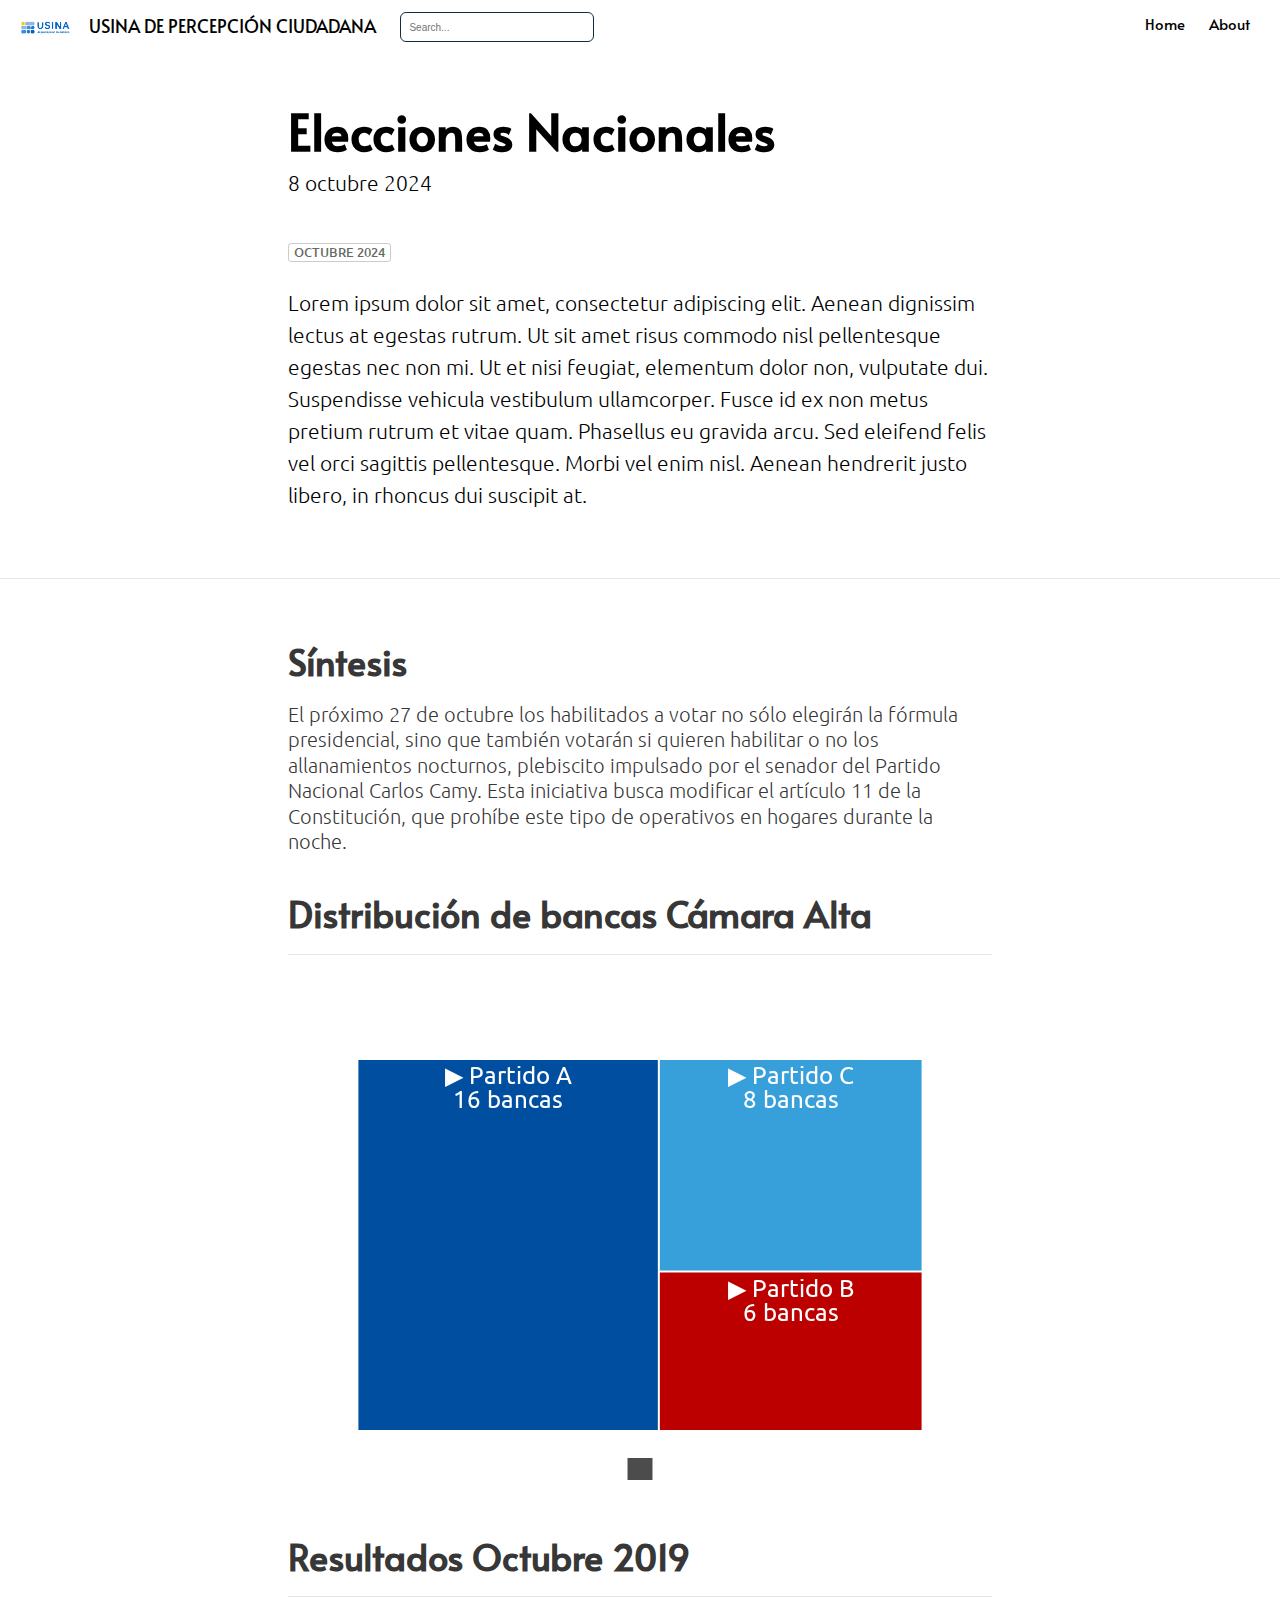
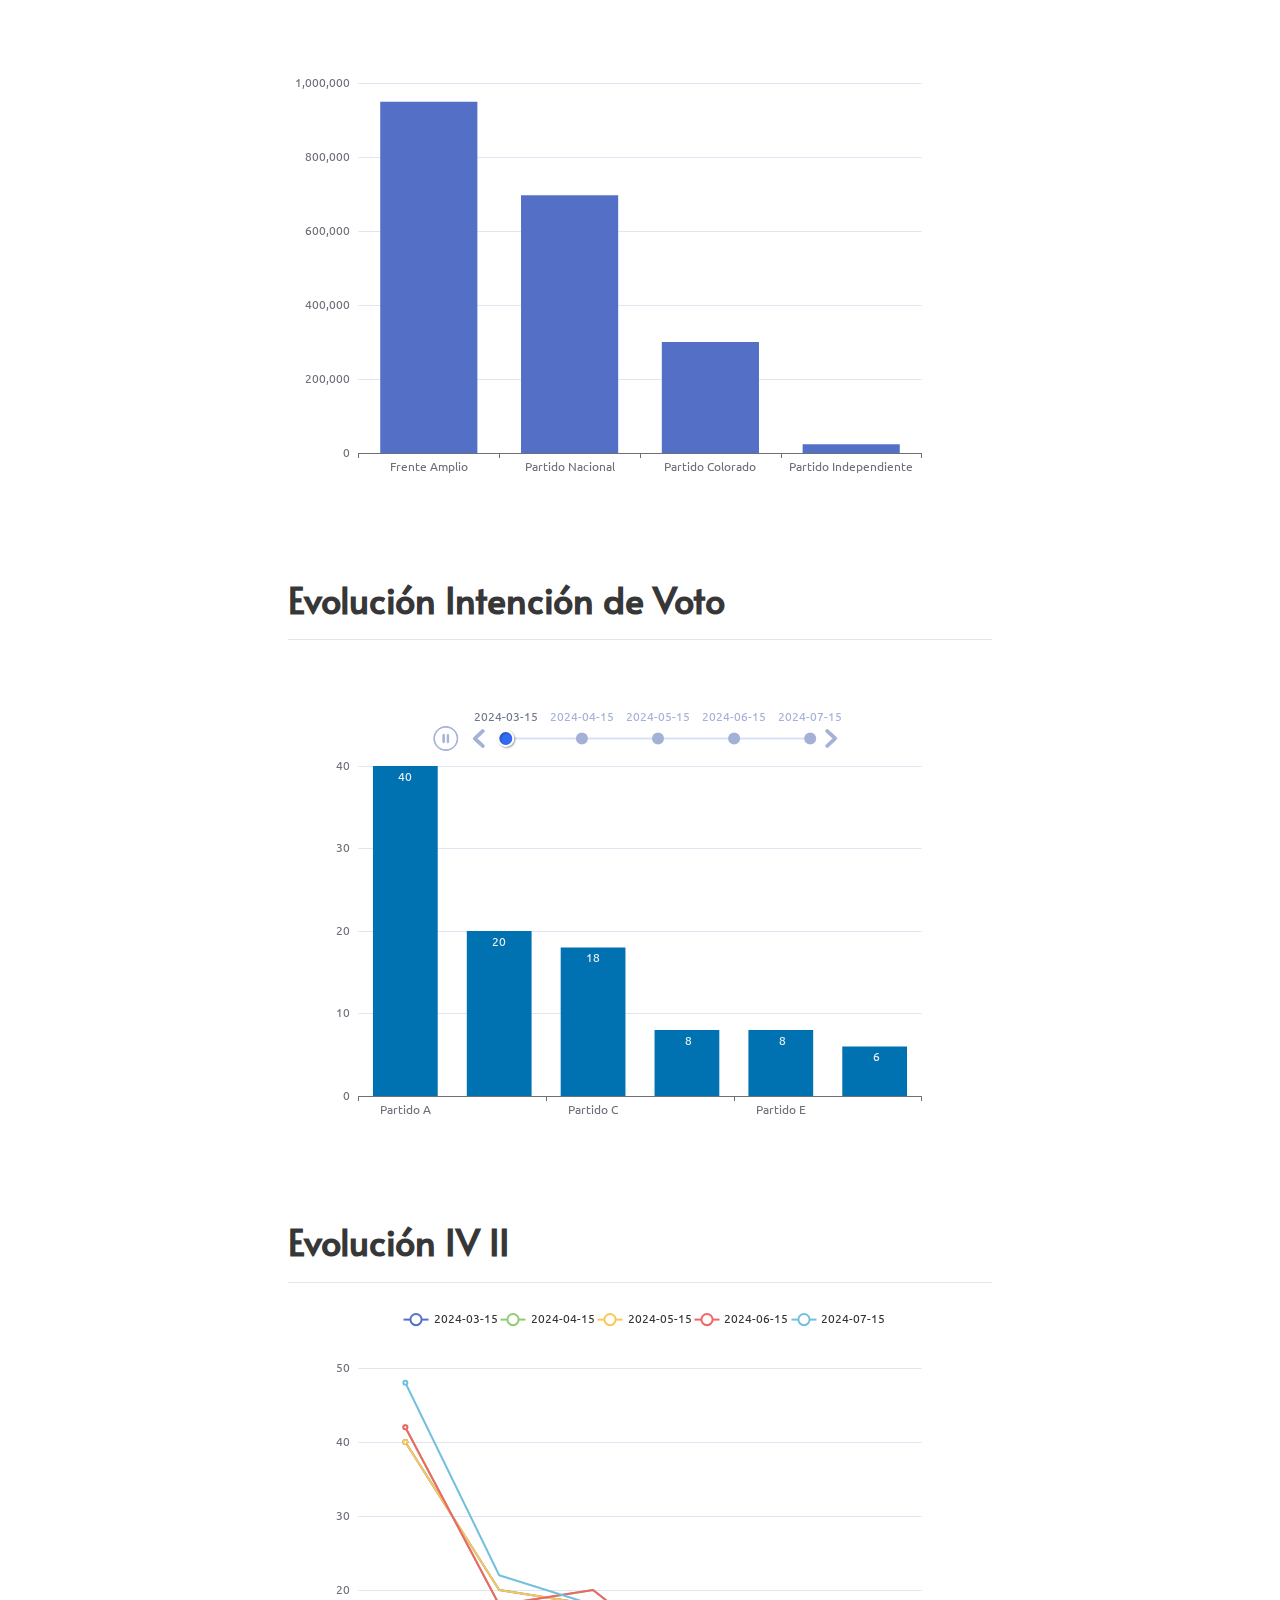
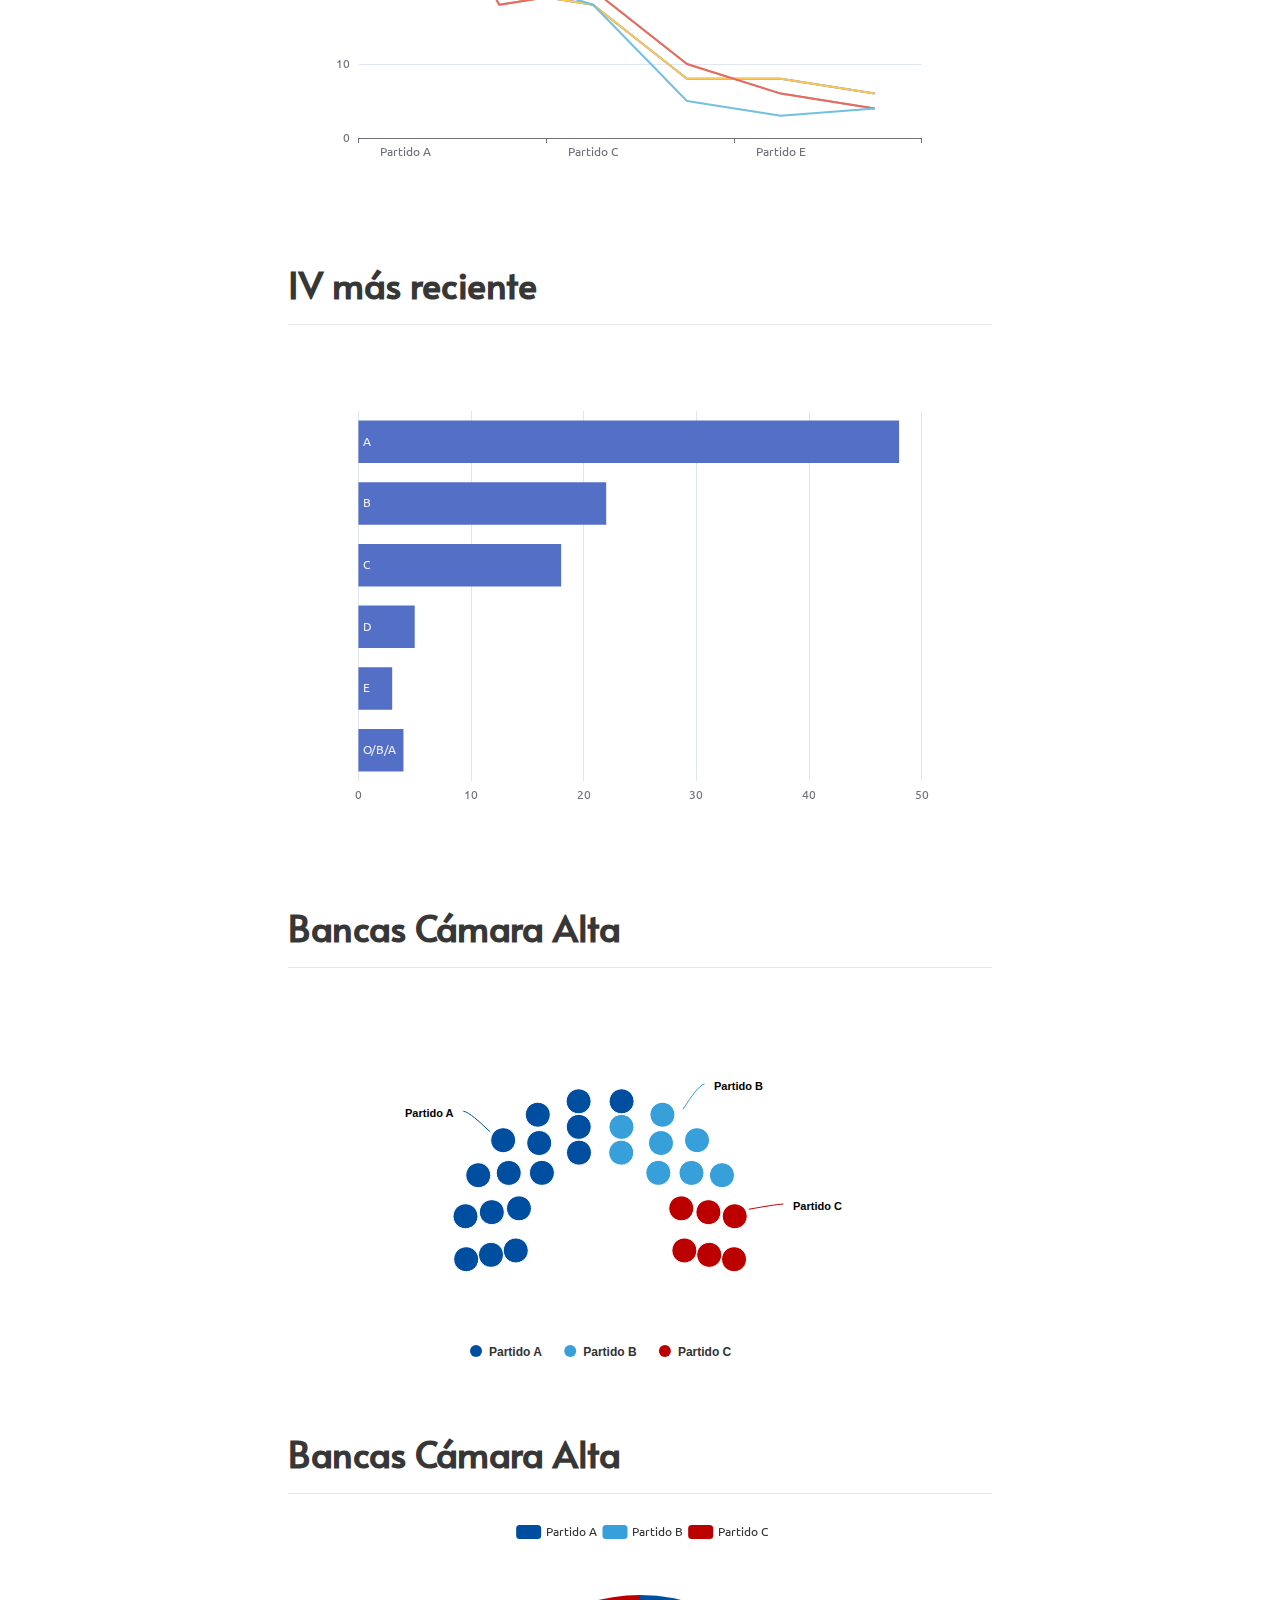
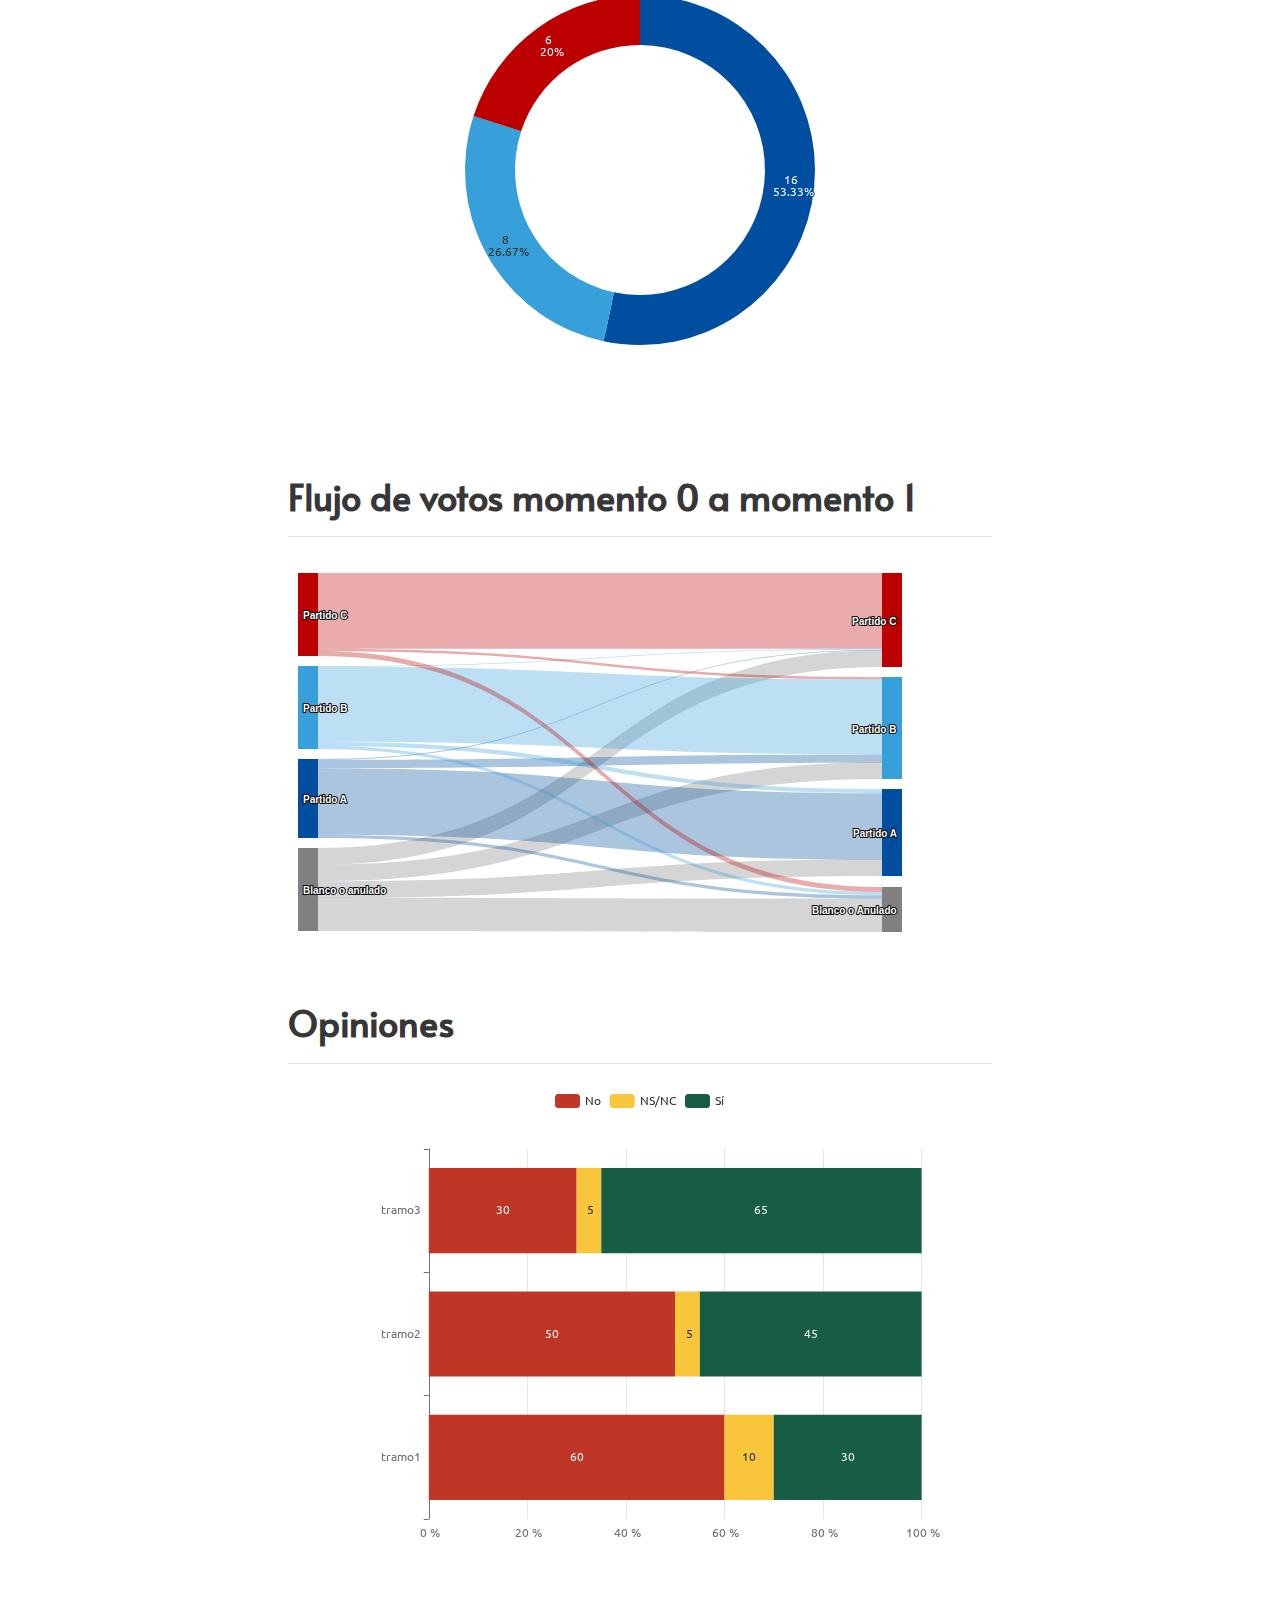
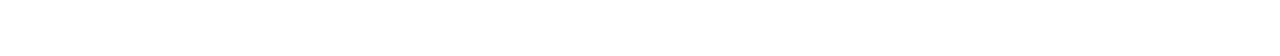
==== commit 45e8e932: "actualizo post 500" ====
--- a/docs/posts/500/index.html
+++ b/docs/posts/500/index.html
@@ -94,8 +94,8 @@
 
 
 <!--  https://schema.org/Article -->
-<meta property="article:published" itemprop="datePublished" content="2024-10-09"/>
-<meta property="article:created" itemprop="dateCreated" content="2024-10-09"/>
+<meta property="article:published" itemprop="datePublished" content="2024-10-16"/>
+<meta property="article:created" itemprop="dateCreated" content="2024-10-16"/>
 
 <!--  https://developers.facebook.com/docs/sharing/webmasters#markup -->
 <meta property="og:title" content="USINA DE PERCEPCIÓN CIUDADANA: Elecciones Nacionales"/>
@@ -113,12 +113,12 @@
   <!--radix_placeholder_rmarkdown_metadata-->
 
 <script type="text/json" id="radix-rmarkdown-metadata">
-{"type":"list","attributes":{"names":{"type":"character","attributes":{},"value":["title","description","subtitle","output","categories","date"]}},"value":[{"type":"character","attributes":{},"value":["Elecciones Nacionales"]},{"type":"character","attributes":{},"value":["Lorem ipsum dolor sit amet, consectetur adipiscing elit. Aenean dignissim lectus at egestas rutrum. Ut sit amet risus commodo nisl pellentesque egestas nec non mi. Ut et nisi feugiat, elementum dolor non, vulputate dui. Suspendisse vehicula vestibulum ullamcorper. Fusce id ex non metus pretium rutrum et vitae quam. Phasellus eu gravida arcu. Sed eleifend felis vel orci sagittis pellentesque. Morbi vel enim nisl. Aenean hendrerit justo libero, in rhoncus dui suscipit at."]},{"type":"character","attributes":{},"value":["8 octubre 2024"]},{"type":"list","attributes":{"names":{"type":"character","attributes":{},"value":["distill::distill_article"]}},"value":[{"type":"list","attributes":{"names":{"type":"character","attributes":{},"value":["self_contained"]}},"value":[{"type":"logical","attributes":{},"value":[false]}]}]},{"type":"character","attributes":{},"value":["Octubre 2024"]},{"type":"character","attributes":{},"value":["10-09-2024"]}]}
+{"type":"list","attributes":{"names":{"type":"character","attributes":{},"value":["title","description","subtitle","output","categories","date"]}},"value":[{"type":"character","attributes":{},"value":["Elecciones Nacionales"]},{"type":"character","attributes":{},"value":["Lorem ipsum dolor sit amet, consectetur adipiscing elit. Aenean dignissim lectus at egestas rutrum. Ut sit amet risus commodo nisl pellentesque egestas nec non mi. Ut et nisi feugiat, elementum dolor non, vulputate dui. Suspendisse vehicula vestibulum ullamcorper. Fusce id ex non metus pretium rutrum et vitae quam. Phasellus eu gravida arcu. Sed eleifend felis vel orci sagittis pellentesque. Morbi vel enim nisl. Aenean hendrerit justo libero, in rhoncus dui suscipit at."]},{"type":"character","attributes":{},"value":["8 octubre 2024"]},{"type":"list","attributes":{"names":{"type":"character","attributes":{},"value":["distill::distill_article"]}},"value":[{"type":"list","attributes":{"names":{"type":"character","attributes":{},"value":["self_contained"]}},"value":[{"type":"logical","attributes":{},"value":[false]}]}]},{"type":"character","attributes":{},"value":["Octubre 2024"]},{"type":"character","attributes":{},"value":["10-16-2024"]}]}
 </script>
 <!--/radix_placeholder_rmarkdown_metadata-->
   
   <script type="text/json" id="radix-resource-manifest">
-  {"type":"character","attributes":{},"value":["500_files/anchor-4.2.2/anchor.min.js","500_files/bowser-1.9.3/bowser.min.js","500_files/distill-2.2.21/template.v2.js","500_files/echarts4r-4.8.0/custom/renderers.js","500_files/echarts4r-4.8.0/custom/style.css","500_files/echarts4r-4.8.0/dataTool.min.js","500_files/echarts4r-4.8.0/echarts-en.min.js","500_files/echarts4r-4.8.0/echarts-gl.min.js","500_files/echarts4r-4.8.0/ecStat.min.js","500_files/echarts4r-4.8.0/i18n/langCS-obj.js","500_files/echarts4r-4.8.0/i18n/langCS.js","500_files/echarts4r-4.8.0/i18n/langDE-obj.js","500_files/echarts4r-4.8.0/i18n/langDE.js","500_files/echarts4r-4.8.0/i18n/langEN-obj.js","500_files/echarts4r-4.8.0/i18n/langEN.js","500_files/echarts4r-4.8.0/i18n/langES-obj.js","500_files/echarts4r-4.8.0/i18n/langES.js","500_files/echarts4r-4.8.0/i18n/langFI-obj.js","500_files/echarts4r-4.8.0/i18n/langFI.js","500_files/echarts4r-4.8.0/i18n/langFR-obj.js","500_files/echarts4r-4.8.0/i18n/langFR.js","500_files/echarts4r-4.8.0/i18n/langJA-obj.js","500_files/echarts4r-4.8.0/i18n/langJA.js","500_files/echarts4r-4.8.0/i18n/langPL-obj.js","500_files/echarts4r-4.8.0/i18n/langPL.js","500_files/echarts4r-4.8.0/i18n/langPT-br-obj.js","500_files/echarts4r-4.8.0/i18n/langPT-br.js","500_files/echarts4r-4.8.0/i18n/langRU-obj.js","500_files/echarts4r-4.8.0/i18n/langRU.js","500_files/echarts4r-4.8.0/i18n/langSI-obj.js","500_files/echarts4r-4.8.0/i18n/langSI.js","500_files/echarts4r-4.8.0/i18n/langTH-obj.js","500_files/echarts4r-4.8.0/i18n/langTH.js","500_files/echarts4r-4.8.0/i18n/langZH-obj.js","500_files/echarts4r-4.8.0/i18n/langZH.js","500_files/echarts4r-4.8.0/plugins/echarts-graph-modularity.min.js","500_files/echarts4r-4.8.0/plugins/echarts-leaflet.js","500_files/echarts4r-4.8.0/plugins/echarts-liquidfill.min.js","500_files/echarts4r-4.8.0/plugins/echarts-wordcloud.min.js","500_files/echarts4r-4.8.0/themes/auritus.js","500_files/echarts4r-4.8.0/themes/azul.js","500_files/echarts4r-4.8.0/themes/bee-inspired.js","500_files/echarts4r-4.8.0/themes/blue.js","500_files/echarts4r-4.8.0/themes/caravan.js","500_files/echarts4r-4.8.0/themes/carp.js","500_files/echarts4r-4.8.0/themes/chalk.js","500_files/echarts4r-4.8.0/themes/cool.js","500_files/echarts4r-4.8.0/themes/dark-blue.js","500_files/echarts4r-4.8.0/themes/dark-bold.js","500_files/echarts4r-4.8.0/themes/dark-digerati.js","500_files/echarts4r-4.8.0/themes/dark-fresh-cut.js","500_files/echarts4r-4.8.0/themes/dark-mushroom.js","500_files/echarts4r-4.8.0/themes/dark.js","500_files/echarts4r-4.8.0/themes/eduardo.js","500_files/echarts4r-4.8.0/themes/essos.js","500_files/echarts4r-4.8.0/themes/forest.js","500_files/echarts4r-4.8.0/themes/fresh-cut.js","500_files/echarts4r-4.8.0/themes/fruit.js","500_files/echarts4r-4.8.0/themes/gray.js","500_files/echarts4r-4.8.0/themes/green.js","500_files/echarts4r-4.8.0/themes/halloween.js","500_files/echarts4r-4.8.0/themes/helianthus.js","500_files/echarts4r-4.8.0/themes/infographic.js","500_files/echarts4r-4.8.0/themes/inspired.js","500_files/echarts4r-4.8.0/themes/jazz.js","500_files/echarts4r-4.8.0/themes/london.js","500_files/echarts4r-4.8.0/themes/macarons.js","500_files/echarts4r-4.8.0/themes/macarons2.js","500_files/echarts4r-4.8.0/themes/mint.js","500_files/echarts4r-4.8.0/themes/purple-passion.js","500_files/echarts4r-4.8.0/themes/red-velvet.js","500_files/echarts4r-4.8.0/themes/red.js","500_files/echarts4r-4.8.0/themes/roma.js","500_files/echarts4r-4.8.0/themes/royal.js","500_files/echarts4r-4.8.0/themes/sakura.js","500_files/echarts4r-4.8.0/themes/shine.js","500_files/echarts4r-4.8.0/themes/tech-blue.js","500_files/echarts4r-4.8.0/themes/vintage.js","500_files/echarts4r-4.8.0/themes/walden.js","500_files/echarts4r-4.8.0/themes/wef.js","500_files/echarts4r-4.8.0/themes/weforum.js","500_files/echarts4r-4.8.0/themes/westeros.js","500_files/echarts4r-4.8.0/themes/wonderland.js","500_files/echarts4r-4.8.0/world.js","500_files/echarts4r-binding-0.4.5/echarts4r.js","500_files/header-attrs-2.25/header-attrs.js","500_files/htmltools-fill-0.5.8.1/fill.css","500_files/htmlwidgets-1.6.2/htmlwidgets.js","500_files/jquery-3.6.0/jquery-3.6.0.js","500_files/jquery-3.6.0/jquery-3.6.0.min.js","500_files/jquery-3.6.0/jquery-3.6.0.min.map","500_files/popper-2.6.0/popper.min.js","500_files/tippy-6.2.7/tippy-bundle.umd.min.js","500_files/tippy-6.2.7/tippy-light-border.css","500_files/tippy-6.2.7/tippy.css","500_files/tippy-6.2.7/tippy.umd.min.js","500_files/webcomponents-2.0.0/webcomponents.js","tables/bancas_fa.csv","tables/bancas_partido.csv","tables/bancas_pc.csv","tables/bancas_pn.csv","tables/iv_evolucion.csv"]}
+  {"type":"character","attributes":{},"value":["500_files/anchor-4.2.2/anchor.min.js","500_files/bowser-1.9.3/bowser.min.js","500_files/distill-2.2.21/template.v2.js","500_files/echarts4r-4.8.0/custom/renderers.js","500_files/echarts4r-4.8.0/custom/style.css","500_files/echarts4r-4.8.0/dataTool.min.js","500_files/echarts4r-4.8.0/echarts-en.min.js","500_files/echarts4r-4.8.0/echarts-gl.min.js","500_files/echarts4r-4.8.0/ecStat.min.js","500_files/echarts4r-4.8.0/i18n/langCS-obj.js","500_files/echarts4r-4.8.0/i18n/langCS.js","500_files/echarts4r-4.8.0/i18n/langDE-obj.js","500_files/echarts4r-4.8.0/i18n/langDE.js","500_files/echarts4r-4.8.0/i18n/langEN-obj.js","500_files/echarts4r-4.8.0/i18n/langEN.js","500_files/echarts4r-4.8.0/i18n/langES-obj.js","500_files/echarts4r-4.8.0/i18n/langES.js","500_files/echarts4r-4.8.0/i18n/langFI-obj.js","500_files/echarts4r-4.8.0/i18n/langFI.js","500_files/echarts4r-4.8.0/i18n/langFR-obj.js","500_files/echarts4r-4.8.0/i18n/langFR.js","500_files/echarts4r-4.8.0/i18n/langJA-obj.js","500_files/echarts4r-4.8.0/i18n/langJA.js","500_files/echarts4r-4.8.0/i18n/langPL-obj.js","500_files/echarts4r-4.8.0/i18n/langPL.js","500_files/echarts4r-4.8.0/i18n/langPT-br-obj.js","500_files/echarts4r-4.8.0/i18n/langPT-br.js","500_files/echarts4r-4.8.0/i18n/langRU-obj.js","500_files/echarts4r-4.8.0/i18n/langRU.js","500_files/echarts4r-4.8.0/i18n/langSI-obj.js","500_files/echarts4r-4.8.0/i18n/langSI.js","500_files/echarts4r-4.8.0/i18n/langTH-obj.js","500_files/echarts4r-4.8.0/i18n/langTH.js","500_files/echarts4r-4.8.0/i18n/langZH-obj.js","500_files/echarts4r-4.8.0/i18n/langZH.js","500_files/echarts4r-4.8.0/plugins/echarts-graph-modularity.min.js","500_files/echarts4r-4.8.0/plugins/echarts-leaflet.js","500_files/echarts4r-4.8.0/plugins/echarts-liquidfill.min.js","500_files/echarts4r-4.8.0/plugins/echarts-wordcloud.min.js","500_files/echarts4r-4.8.0/themes/auritus.js","500_files/echarts4r-4.8.0/themes/azul.js","500_files/echarts4r-4.8.0/themes/bee-inspired.js","500_files/echarts4r-4.8.0/themes/blue.js","500_files/echarts4r-4.8.0/themes/caravan.js","500_files/echarts4r-4.8.0/themes/carp.js","500_files/echarts4r-4.8.0/themes/chalk.js","500_files/echarts4r-4.8.0/themes/cool.js","500_files/echarts4r-4.8.0/themes/dark-blue.js","500_files/echarts4r-4.8.0/themes/dark-bold.js","500_files/echarts4r-4.8.0/themes/dark-digerati.js","500_files/echarts4r-4.8.0/themes/dark-fresh-cut.js","500_files/echarts4r-4.8.0/themes/dark-mushroom.js","500_files/echarts4r-4.8.0/themes/dark.js","500_files/echarts4r-4.8.0/themes/eduardo.js","500_files/echarts4r-4.8.0/themes/essos.js","500_files/echarts4r-4.8.0/themes/forest.js","500_files/echarts4r-4.8.0/themes/fresh-cut.js","500_files/echarts4r-4.8.0/themes/fruit.js","500_files/echarts4r-4.8.0/themes/gray.js","500_files/echarts4r-4.8.0/themes/green.js","500_files/echarts4r-4.8.0/themes/halloween.js","500_files/echarts4r-4.8.0/themes/helianthus.js","500_files/echarts4r-4.8.0/themes/infographic.js","500_files/echarts4r-4.8.0/themes/inspired.js","500_files/echarts4r-4.8.0/themes/jazz.js","500_files/echarts4r-4.8.0/themes/london.js","500_files/echarts4r-4.8.0/themes/macarons.js","500_files/echarts4r-4.8.0/themes/macarons2.js","500_files/echarts4r-4.8.0/themes/mint.js","500_files/echarts4r-4.8.0/themes/purple-passion.js","500_files/echarts4r-4.8.0/themes/red-velvet.js","500_files/echarts4r-4.8.0/themes/red.js","500_files/echarts4r-4.8.0/themes/roma.js","500_files/echarts4r-4.8.0/themes/royal.js","500_files/echarts4r-4.8.0/themes/sakura.js","500_files/echarts4r-4.8.0/themes/shine.js","500_files/echarts4r-4.8.0/themes/tech-blue.js","500_files/echarts4r-4.8.0/themes/vintage.js","500_files/echarts4r-4.8.0/themes/walden.js","500_files/echarts4r-4.8.0/themes/wef.js","500_files/echarts4r-4.8.0/themes/weforum.js","500_files/echarts4r-4.8.0/themes/westeros.js","500_files/echarts4r-4.8.0/themes/wonderland.js","500_files/echarts4r-4.8.0/world.js","500_files/echarts4r-binding-0.4.5/echarts4r.js","500_files/header-attrs-2.25/header-attrs.js","500_files/header-attrs-2.27/header-attrs.js","500_files/highchart-binding-0.9.4/highchart.js","500_files/highcharts-9.3.1/css/htmlwdgtgrid.css","500_files/highcharts-9.3.1/css/motion.css","500_files/highcharts-9.3.1/custom/appear.js","500_files/highcharts-9.3.1/custom/delay-animation.js","500_files/highcharts-9.3.1/custom/reset.js","500_files/highcharts-9.3.1/custom/symbols-extra.js","500_files/highcharts-9.3.1/custom/text-symbols.js","500_files/highcharts-9.3.1/custom/tooltip-delay.js","500_files/highcharts-9.3.1/highcharts-3d.js","500_files/highcharts-9.3.1/highcharts-more.js","500_files/highcharts-9.3.1/highcharts.js","500_files/highcharts-9.3.1/modules/accessibility.js","500_files/highcharts-9.3.1/modules/annotations-advanced.js","500_files/highcharts-9.3.1/modules/annotations.js","500_files/highcharts-9.3.1/modules/arrow-symbols.js","500_files/highcharts-9.3.1/modules/boost-canvas.js","500_files/highcharts-9.3.1/modules/boost.js","500_files/highcharts-9.3.1/modules/broken-axis.js","500_files/highcharts-9.3.1/modules/bullet.js","500_files/highcharts-9.3.1/modules/coloraxis.js","500_files/highcharts-9.3.1/modules/current-date-indicator.js","500_files/highcharts-9.3.1/modules/cylinder.js","500_files/highcharts-9.3.1/modules/data.js","500_files/highcharts-9.3.1/modules/datagrouping.js","500_files/highcharts-9.3.1/modules/debugger.js","500_files/highcharts-9.3.1/modules/dependency-wheel.js","500_files/highcharts-9.3.1/modules/dotplot.js","500_files/highcharts-9.3.1/modules/drag-panes.js","500_files/highcharts-9.3.1/modules/draggable-points.js","500_files/highcharts-9.3.1/modules/drilldown.js","500_files/highcharts-9.3.1/modules/dumbbell.js","500_files/highcharts-9.3.1/modules/export-data.js","500_files/highcharts-9.3.1/modules/exporting.js","500_files/highcharts-9.3.1/modules/full-screen.js","500_files/highcharts-9.3.1/modules/funnel.js","500_files/highcharts-9.3.1/modules/funnel3d.js","500_files/highcharts-9.3.1/modules/gantt.js","500_files/highcharts-9.3.1/modules/grid-axis.js","500_files/highcharts-9.3.1/modules/heatmap.js","500_files/highcharts-9.3.1/modules/heikinashi.js","500_files/highcharts-9.3.1/modules/histogram-bellcurve.js","500_files/highcharts-9.3.1/modules/hollowcandlestick.js","500_files/highcharts-9.3.1/modules/item-series.js","500_files/highcharts-9.3.1/modules/lollipop.js","500_files/highcharts-9.3.1/modules/map.js","500_files/highcharts-9.3.1/modules/marker-clusters.js","500_files/highcharts-9.3.1/modules/networkgraph.js","500_files/highcharts-9.3.1/modules/no-data-to-display.js","500_files/highcharts-9.3.1/modules/offline-exporting.js","500_files/highcharts-9.3.1/modules/oldie-polyfills.js","500_files/highcharts-9.3.1/modules/oldie.js","500_files/highcharts-9.3.1/modules/organization.js","500_files/highcharts-9.3.1/modules/overlapping-datalabels.js","500_files/highcharts-9.3.1/modules/parallel-coordinates.js","500_files/highcharts-9.3.1/modules/pareto.js","500_files/highcharts-9.3.1/modules/pathfinder.js","500_files/highcharts-9.3.1/modules/pattern-fill.js","500_files/highcharts-9.3.1/modules/price-indicator.js","500_files/highcharts-9.3.1/modules/pyramid3d.js","500_files/highcharts-9.3.1/modules/sankey.js","500_files/highcharts-9.3.1/modules/series-label.js","500_files/highcharts-9.3.1/modules/solid-gauge.js","500_files/highcharts-9.3.1/modules/sonification.js","500_files/highcharts-9.3.1/modules/static-scale.js","500_files/highcharts-9.3.1/modules/stock-tools.js","500_files/highcharts-9.3.1/modules/stock.js","500_files/highcharts-9.3.1/modules/streamgraph.js","500_files/highcharts-9.3.1/modules/sunburst.js","500_files/highcharts-9.3.1/modules/tilemap.js","500_files/highcharts-9.3.1/modules/timeline.js","500_files/highcharts-9.3.1/modules/treegrid.js","500_files/highcharts-9.3.1/modules/treemap.js","500_files/highcharts-9.3.1/modules/variable-pie.js","500_files/highcharts-9.3.1/modules/variwide.js","500_files/highcharts-9.3.1/modules/vector.js","500_files/highcharts-9.3.1/modules/venn.js","500_files/highcharts-9.3.1/modules/windbarb.js","500_files/highcharts-9.3.1/modules/wordcloud.js","500_files/highcharts-9.3.1/modules/xrange.js","500_files/highcharts-9.3.1/plugins/draggable-legend.js","500_files/highcharts-9.3.1/plugins/grouped-categories.js","500_files/highcharts-9.3.1/plugins/highcharts-regression.js","500_files/highcharts-9.3.1/plugins/motion.js","500_files/highcharts-9.3.1/plugins/multicolor_series.js","500_files/htmltools-fill-0.5.8.1/fill.css","500_files/htmlwidgets-1.6.2/htmlwidgets.js","500_files/htmlwidgets-1.6.4/htmlwidgets.js","500_files/jquery-3.6.0/jquery-3.6.0.js","500_files/jquery-3.6.0/jquery-3.6.0.min.js","500_files/jquery-3.6.0/jquery-3.6.0.min.map","500_files/popper-2.6.0/popper.min.js","500_files/proj4js-2.3.15/proj4.js","500_files/tippy-6.2.7/tippy-bundle.umd.min.js","500_files/tippy-6.2.7/tippy-light-border.css","500_files/tippy-6.2.7/tippy.css","500_files/tippy-6.2.7/tippy.umd.min.js","500_files/webcomponents-2.0.0/webcomponents.js","tables/bancas_A.csv","tables/bancas_B.csv","tables/bancas_C.csv","tables/bancas_partido.csv","tables/flujo.csv","tables/flujo2.csv","tables/flujo3.csv","tables/images.csv","tables/iv_evolucion.csv","tables/tablas_toy.2.csv","tables/tablas_toy3.csv"]}
   </script>
   <!--radix_placeholder_navigation_in_header-->
 <meta name="distill:offset" content="../.."/>
@@ -2106,14 +2106,54 @@
 </script>
 
 <!--/radix_placeholder_distill-->
-  <script src="../../site_libs/header-attrs-2.25/header-attrs.js"></script>
-  <link href="../../site_libs/htmltools-fill-0.5.8.1/fill.css" rel="stylesheet" />
-  <script src="../../site_libs/htmlwidgets-1.6.2/htmlwidgets.js"></script>
+  <script src="../../site_libs/header-attrs-2.27/header-attrs.js"></script>
+  <script src="../../site_libs/htmlwidgets-1.6.4/htmlwidgets.js"></script>
   <script src="../../site_libs/echarts4r-4.8.0/echarts-en.min.js"></script>
   <script src="../../site_libs/echarts4r-4.8.0/ecStat.min.js"></script>
   <script src="../../site_libs/echarts4r-4.8.0/dataTool.min.js"></script>
   <script src="../../site_libs/echarts4r-binding-0.4.5/echarts4r.js"></script>
   <script src="../../site_libs/jquery-3.6.0/jquery-3.6.0.min.js"></script>
+  <script src="../../site_libs/proj4js-2.3.15/proj4.js"></script>
+  <link href="../../site_libs/highcharts-9.3.1/css/motion.css" rel="stylesheet" />
+  <script src="../../site_libs/highcharts-9.3.1/highcharts.js"></script>
+  <script src="../../site_libs/highcharts-9.3.1/highcharts-3d.js"></script>
+  <script src="../../site_libs/highcharts-9.3.1/highcharts-more.js"></script>
+  <script src="../../site_libs/highcharts-9.3.1/modules/stock.js"></script>
+  <script src="../../site_libs/highcharts-9.3.1/modules/map.js"></script>
+  <script src="../../site_libs/highcharts-9.3.1/modules/data.js"></script>
+  <script src="../../site_libs/highcharts-9.3.1/modules/exporting.js"></script>
+  <script src="../../site_libs/highcharts-9.3.1/modules/offline-exporting.js"></script>
+  <script src="../../site_libs/highcharts-9.3.1/modules/drilldown.js"></script>
+  <script src="../../site_libs/highcharts-9.3.1/modules/item-series.js"></script>
+  <script src="../../site_libs/highcharts-9.3.1/modules/overlapping-datalabels.js"></script>
+  <script src="../../site_libs/highcharts-9.3.1/modules/annotations.js"></script>
+  <script src="../../site_libs/highcharts-9.3.1/modules/export-data.js"></script>
+  <script src="../../site_libs/highcharts-9.3.1/modules/funnel.js"></script>
+  <script src="../../site_libs/highcharts-9.3.1/modules/heatmap.js"></script>
+  <script src="../../site_libs/highcharts-9.3.1/modules/treemap.js"></script>
+  <script src="../../site_libs/highcharts-9.3.1/modules/sankey.js"></script>
+  <script src="../../site_libs/highcharts-9.3.1/modules/dependency-wheel.js"></script>
+  <script src="../../site_libs/highcharts-9.3.1/modules/organization.js"></script>
+  <script src="../../site_libs/highcharts-9.3.1/modules/solid-gauge.js"></script>
+  <script src="../../site_libs/highcharts-9.3.1/modules/streamgraph.js"></script>
+  <script src="../../site_libs/highcharts-9.3.1/modules/sunburst.js"></script>
+  <script src="../../site_libs/highcharts-9.3.1/modules/vector.js"></script>
+  <script src="../../site_libs/highcharts-9.3.1/modules/wordcloud.js"></script>
+  <script src="../../site_libs/highcharts-9.3.1/modules/xrange.js"></script>
+  <script src="../../site_libs/highcharts-9.3.1/modules/tilemap.js"></script>
+  <script src="../../site_libs/highcharts-9.3.1/modules/venn.js"></script>
+  <script src="../../site_libs/highcharts-9.3.1/modules/gantt.js"></script>
+  <script src="../../site_libs/highcharts-9.3.1/modules/timeline.js"></script>
+  <script src="../../site_libs/highcharts-9.3.1/modules/parallel-coordinates.js"></script>
+  <script src="../../site_libs/highcharts-9.3.1/modules/bullet.js"></script>
+  <script src="../../site_libs/highcharts-9.3.1/modules/coloraxis.js"></script>
+  <script src="../../site_libs/highcharts-9.3.1/modules/dumbbell.js"></script>
+  <script src="../../site_libs/highcharts-9.3.1/modules/lollipop.js"></script>
+  <script src="../../site_libs/highcharts-9.3.1/modules/series-label.js"></script>
+  <script src="../../site_libs/highcharts-9.3.1/plugins/motion.js"></script>
+  <script src="../../site_libs/highcharts-9.3.1/custom/reset.js"></script>
+  <script src="../../site_libs/highcharts-9.3.1/modules/boost.js"></script>
+  <script src="../../site_libs/highchart-binding-0.9.4/highchart.js"></script>
   <script src="../../site_libs/popper-2.6.0/popper.min.js"></script>
   <link href="../../site_libs/tippy-6.2.7/tippy.css" rel="stylesheet" />
   <link href="../../site_libs/tippy-6.2.7/tippy-light-border.css" rel="stylesheet" />
@@ -2205,7 +2245,7 @@
 <!--radix_placeholder_front_matter-->
 
 <script id="distill-front-matter" type="text/json">
-{"title":"Elecciones Nacionales","description":"Lorem ipsum dolor sit amet, consectetur adipiscing elit. Aenean dignissim lectus at egestas rutrum. Ut sit amet risus commodo nisl pellentesque egestas nec non mi. Ut et nisi feugiat, elementum dolor non, vulputate dui. Suspendisse vehicula vestibulum ullamcorper. Fusce id ex non metus pretium rutrum et vitae quam. Phasellus eu gravida arcu. Sed eleifend felis vel orci sagittis pellentesque. Morbi vel enim nisl. Aenean hendrerit justo libero, in rhoncus dui suscipit at.","authors":[],"publishedDate":"2024-10-09T00:00:00.000-03:00"}
+{"title":"Elecciones Nacionales","description":"Lorem ipsum dolor sit amet, consectetur adipiscing elit. Aenean dignissim lectus at egestas rutrum. Ut sit amet risus commodo nisl pellentesque egestas nec non mi. Ut et nisi feugiat, elementum dolor non, vulputate dui. Suspendisse vehicula vestibulum ullamcorper. Fusce id ex non metus pretium rutrum et vitae quam. Phasellus eu gravida arcu. Sed eleifend felis vel orci sagittis pellentesque. Morbi vel enim nisl. Aenean hendrerit justo libero, in rhoncus dui suscipit at.","authors":[],"publishedDate":"2024-10-16T00:00:00.000-03:00"}
 </script>
 
 <!--/radix_placeholder_front_matter-->
@@ -2251,23 +2291,48 @@
 tipo de operativos en hogares durante la noche.</p>
 <h2 id="distribución-de-bancas-cámara-alta">Distribución de bancas Cámara Alta</h2>
 <div class="layout-chunk" data-layout="l-body">
-<div class="echarts4r html-widget html-fill-item-overflow-hidden html-fill-item" id="htmlwidget-26411ba1140bc98f7f73" style="width:100%;height:500px;"></div>
-<script type="application/json" data-for="htmlwidget-26411ba1140bc98f7f73">{"x":{"theme":"","tl":false,"draw":true,"renderer":"canvas","events":[],"buttons":[],"opts":{"series":[{"type":"treemap","data":[{"name":"Frente Amplio","value":16,"children":[{"name":"Sector A","value":9},{"name":"Sector B","value":5},{"name":"Sector C","value":2}]},{"name":"Partido Nacional","value":8,"children":[{"name":"Sector J","value":5},{"name":"Sector K","value":3}]},{"name":"Partido Colorado","value":6,"children":[{"name":"Sector X","value":4},{"name":"Sector Z","value":2}]}],"leafDepth":1,"backgroundColor":"red","itemStyle":{"normal":{"borderWidth":0,"gapWidth":2,"backgroundColor":"gray"}},"upperLabel":{"normal":{"show":true,"height":30,"formatter":"{b}","color":"black","fontSize":24}},"label":{"show":true,"position":"top","verticalAlign":"top","fontSize":24,"formatter":"{b}\n{@value} bancas"}}],"tooltip":{"trigger":"item"},"color":["#004e9f","#379fda","#bc0000"],"textStyle":{"fontFamily":"Ubuntu"}},"dispose":true},"evals":[],"jsHooks":[]}</script>
+<div class="echarts4r html-widget html-fill-item" id="htmlwidget-1cf8918ae39fff514195" style="width:100%;height:500px;"></div>
+<script type="application/json" data-for="htmlwidget-1cf8918ae39fff514195">{"x":{"theme":"","tl":false,"draw":true,"renderer":"canvas","events":[],"buttons":[],"opts":{"series":[{"type":"treemap","data":[{"name":"Partido A","value":16,"children":[{"name":"Sector A","value":9},{"name":"Sector B","value":5},{"name":"Sector C","value":2}]},{"name":"Partido B","value":6,"children":[{"name":"Sector X","value":4},{"name":"Sector Z","value":2}]},{"name":"Partido C","value":8,"children":[{"name":"Sector J","value":5},{"name":"Sector K","value":3}]}],"leafDepth":1,"backgroundColor":"gray","itemStyle":{"normal":{"borderWidth":0,"gapWidth":2,"backgroundColor":"gray"}},"upperLabel":{"normal":{"show":true,"height":30,"formatter":"{b}","color":"black","fontSize":24}},"label":{"show":true,"position":"top","verticalAlign":"top","fontSize":24,"formatter":"{b}\n{@value} bancas"}}],"tooltip":{"trigger":"item"},"color":["#004e9f","#379fda","#bc0000"],"textStyle":{"fontFamily":"Ubuntu"}},"dispose":true},"evals":[],"jsHooks":[]}</script>
+</div>
+<h2 id="resultados-octubre-2019">Resultados Octubre 2019</h2>
+<div class="layout-chunk" data-layout="l-body">
+<div class="echarts4r html-widget html-fill-item" id="htmlwidget-ba6c4dfd3ab7b9fc3100" style="width:100%;height:500px;"></div>
+<script type="application/json" data-for="htmlwidget-ba6c4dfd3ab7b9fc3100">{"x":{"theme":"","tl":false,"draw":true,"renderer":"canvas","events":[],"buttons":[],"opts":{"yAxis":[{"show":true}],"xAxis":[{"data":["Frente Amplio","Partido Nacional","Partido Colorado","Partido Independiente"],"type":"category","boundaryGap":true}],"series":[{"data":[{"value":["Frente Amplio","949376"]},{"value":["Partido Nacional","696452"]},{"value":["Partido Colorado","300177"]},{"value":["Partido Independiente"," 23580"]}],"name":"Total","type":"bar","yAxisIndex":0,"xAxisIndex":0,"coordinateSystem":"cartesian2d","showSymbol":false},{"data":[{"value":["Frente Amplio","949376"],"symbol":"image://https://upload.wikimedia.org/wikipedia/commons/thumb/f/fd/Flag_of_Frente_Amplio.svg/200px-Flag_of_Frente_Amplio.svg.png"},{"value":["Partido Nacional","696452"],"symbol":"image://https://upload.wikimedia.org/wikipedia/commons/thumb/5/5d/Flag_of_the_National_Party_%28Uruguay%29.svg/180px-Flag_of_the_National_Party_%28Uruguay%29.svg.png"},{"value":["Partido Colorado","300177"],"symbol":"image://https://upload.wikimedia.org/wikipedia/commons/thumb/3/3b/Flag_of_Colorado_Party_%28Uruguay%29.svg/800px-Flag_of_Colorado_Party_%28Uruguay%29.svg.png"},{"value":["Partido Independiente"," 23580"],"symbol":"image://https://upload.wikimedia.org/wikipedia/commons/thumb/f/fc/Bandera_Partido_Independiente.png/200px-Bandera_Partido_Independiente.png"}],"name":"Total","type":"pictorialBar","yAxisIndex":0,"xAxisIndex":0,"symbolRepeat":false,"symbolSize":[48,30],"symbolPosition":"end","symbolOffset":[0,-40],"color":"#ffff0000","hoverAnimation":true}],"tooltip":{"trigger":"item"},"textStyle":{"fontFamily":"Ubuntu"}},"dispose":true},"evals":[],"jsHooks":[]}</script>
 </div>
 <h2 id="evolución-intención-de-voto">Evolución Intención de Voto</h2>
 <div class="layout-chunk" data-layout="l-body">
-<div class="echarts4r html-widget html-fill-item-overflow-hidden html-fill-item" id="htmlwidget-8260c7679ae5ad540e5c" style="width:100%;height:500px;"></div>
-<script type="application/json" data-for="htmlwidget-8260c7679ae5ad540e5c">{"x":{"theme":"","tl":true,"draw":true,"renderer":"canvas","events":[],"buttons":[],"opts":{"baseOption":{"xAxis":[{"show":true}],"timeline":{"data":["2024-03-15","2024-04-15","2024-05-15","2024-06-15","2024-07-15"],"axisType":"category","autoPlay":true,"top":40},"yAxis":[{"data":["Partido A","Partido B","Partido C","Partido D","Partido E","Otro, Blanco, Anulado"],"type":"category","boundaryGap":true}],"legend":{"data":["IV"],"show":false,"type":"plain"},"series":[{"name":"IV","type":"bar","yAxisIndex":0,"xAxisIndex":0,"coordinateSystem":"cartesian2d","itemStyle":{"color":"#0072B2"},"label":{"show":true,"position":"insideTop"}}],"grid":[{"top":100}],"textStyle":{"fontFamily":"Ubuntu"}},"options":[{"series":[{"data":[{"value":["40","Partido A"]},{"value":["20","Partido B"]},{"value":["18","Partido C"]},{"value":[" 8","Partido D"]},{"value":[" 8","Partido E"]},{"value":[" 6","Otro, Blanco, Anulado"]}]}]},{"series":[{"data":[{"value":["42","Partido A"]},{"value":["18","Partido B"]},{"value":["20","Partido C"]},{"value":["10","Partido D"]},{"value":[" 6","Partido E"]},{"value":[" 4","Otro, Blanco, Anulado"]}]}]},{"series":[{"data":[{"value":["40","Partido A"]},{"value":["20","Partido B"]},{"value":["18","Partido C"]},{"value":[" 8","Partido D"]},{"value":[" 8","Partido E"]},{"value":[" 6","Otro, Blanco, Anulado"]}]}]},{"series":[{"data":[{"value":["42","Partido A"]},{"value":["18","Partido B"]},{"value":["20","Partido C"]},{"value":["10","Partido D"]},{"value":[" 6","Partido E"]},{"value":[" 4","Otro, Blanco, Anulado"]}]}]},{"series":[{"data":[{"value":["48","Partido A"]},{"value":["22","Partido B"]},{"value":["18","Partido C"]},{"value":[" 5","Partido D"]},{"value":[" 3","Partido E"]},{"value":[" 4","Otro, Blanco, Anulado"]}]}]}],"legend":{"data":[null,null,null,null,null]}},"dispose":true},"evals":[],"jsHooks":[]}</script>
+<div class="echarts4r html-widget html-fill-item" id="htmlwidget-bbe01b91fbd4f5870b55" style="width:100%;height:500px;"></div>
+<script type="application/json" data-for="htmlwidget-bbe01b91fbd4f5870b55">{"x":{"theme":"","tl":true,"draw":true,"renderer":"canvas","events":[],"buttons":[],"opts":{"baseOption":{"yAxis":[{"show":true}],"timeline":{"data":["2024-03-15","2024-04-15","2024-05-15","2024-06-15","2024-07-15"],"axisType":"category","autoPlay":true,"top":40},"xAxis":[{"data":["Partido A","Partido B","Partido C","Partido D","Partido E","Otro, Blanco, Anulado"],"type":"category","boundaryGap":true}],"legend":{"data":["IV"],"show":false,"type":"plain"},"series":[{"name":"IV","type":"bar","yAxisIndex":0,"xAxisIndex":0,"coordinateSystem":"cartesian2d","itemStyle":{"color":"#0072B2"},"label":{"show":true,"position":"insideTop"}}],"title":[{"left":"center","top":5,"textStyle":{"fontSize":24},"text":""}],"grid":[{"top":100}],"textStyle":{"fontFamily":"Ubuntu"}},"options":[{"series":[{"data":[{"value":["Partido A","40"]},{"value":["Partido B","20"]},{"value":["Partido C","18"]},{"value":["Partido D"," 8"]},{"value":["Partido E"," 8"]},{"value":["Otro, Blanco, Anulado"," 6"]}]}]},{"series":[{"data":[{"value":["Partido A","42"]},{"value":["Partido B","18"]},{"value":["Partido C","20"]},{"value":["Partido D","10"]},{"value":["Partido E"," 6"]},{"value":["Otro, Blanco, Anulado"," 4"]}]}]},{"series":[{"data":[{"value":["Partido A","40"]},{"value":["Partido B","20"]},{"value":["Partido C","18"]},{"value":["Partido D"," 8"]},{"value":["Partido E"," 8"]},{"value":["Otro, Blanco, Anulado"," 6"]}]}]},{"series":[{"data":[{"value":["Partido A","42"]},{"value":["Partido B","18"]},{"value":["Partido C","20"]},{"value":["Partido D","10"]},{"value":["Partido E"," 6"]},{"value":["Otro, Blanco, Anulado"," 4"]}]}]},{"series":[{"data":[{"value":["Partido A","48"]},{"value":["Partido B","22"]},{"value":["Partido C","18"]},{"value":["Partido D"," 5"]},{"value":["Partido E"," 3"]},{"value":["Otro, Blanco, Anulado"," 4"]}]}]}],"legend":{"data":[null,null,null,null,null]}},"dispose":true},"evals":[],"jsHooks":[]}</script>
 </div>
 <h2 id="evolución-iv-ii">Evolución IV II</h2>
 <div class="layout-chunk" data-layout="l-body">
-<div class="echarts4r html-widget html-fill-item-overflow-hidden html-fill-item" id="htmlwidget-7b311927757645fef0e5" style="width:100%;height:500px;"></div>
-<script type="application/json" data-for="htmlwidget-7b311927757645fef0e5">{"x":{"theme":"","tl":false,"draw":true,"renderer":"canvas","events":[],"buttons":[],"opts":{"yAxis":[{"show":true}],"xAxis":[{"data":["2024-03-15","2024-04-15","2024-05-15","2024-06-15","2024-07-15"],"type":"time","boundaryGap":true}],"legend":{"data":["Otro, Blanco, Anulado","Partido A","Partido B","Partido C","Partido D","Partido E"]},"series":[{"data":[{"value":["2024-03-15","6"]},{"value":["2024-04-15","4"]},{"value":["2024-05-15","6"]},{"value":["2024-06-15","4"]},{"value":["2024-07-15","4"]}],"yAxisIndex":0,"xAxisIndex":0,"name":"Otro, Blanco, Anulado","type":"line","coordinateSystem":"cartesian2d"},{"data":[{"value":["2024-03-15","40"]},{"value":["2024-04-15","42"]},{"value":["2024-05-15","40"]},{"value":["2024-06-15","42"]},{"value":["2024-07-15","48"]}],"yAxisIndex":0,"xAxisIndex":0,"name":"Partido A","type":"line","coordinateSystem":"cartesian2d"},{"data":[{"value":["2024-03-15","20"]},{"value":["2024-04-15","18"]},{"value":["2024-05-15","20"]},{"value":["2024-06-15","18"]},{"value":["2024-07-15","22"]}],"yAxisIndex":0,"xAxisIndex":0,"name":"Partido B","type":"line","coordinateSystem":"cartesian2d"},{"data":[{"value":["2024-03-15","18"]},{"value":["2024-04-15","20"]},{"value":["2024-05-15","18"]},{"value":["2024-06-15","20"]},{"value":["2024-07-15","18"]}],"yAxisIndex":0,"xAxisIndex":0,"name":"Partido C","type":"line","coordinateSystem":"cartesian2d"},{"data":[{"value":["2024-03-15"," 8"]},{"value":["2024-04-15","10"]},{"value":["2024-05-15"," 8"]},{"value":["2024-06-15","10"]},{"value":["2024-07-15"," 5"]}],"yAxisIndex":0,"xAxisIndex":0,"name":"Partido D","type":"line","coordinateSystem":"cartesian2d"},{"data":[{"value":["2024-03-15","8"]},{"value":["2024-04-15","6"]},{"value":["2024-05-15","8"]},{"value":["2024-06-15","6"]},{"value":["2024-07-15","3"]}],"yAxisIndex":0,"xAxisIndex":0,"name":"Partido E","type":"line","coordinateSystem":"cartesian2d"}],"animation":true,"animationDuration":8000,"textStyle":{"fontFamily":"Ubuntu"}},"dispose":true},"evals":[],"jsHooks":[]}</script>
+<div class="echarts4r html-widget html-fill-item" id="htmlwidget-02e5e93cc7777e8a8f2a" style="width:100%;height:500px;"></div>
+<script type="application/json" data-for="htmlwidget-02e5e93cc7777e8a8f2a">{"x":{"theme":"","tl":false,"draw":true,"renderer":"canvas","events":[],"buttons":[],"opts":{"yAxis":[{"show":true}],"xAxis":[{"data":["Partido A","Partido B","Partido C","Partido D","Partido E","Otro, Blanco, Anulado"],"type":"category","boundaryGap":true}],"legend":{"data":["2024-03-15","2024-04-15","2024-05-15","2024-06-15","2024-07-15"]},"series":[{"data":[{"value":["Partido A","40"]},{"value":["Partido B","20"]},{"value":["Partido C","18"]},{"value":["Partido D"," 8"]},{"value":["Partido E"," 8"]},{"value":["Otro, Blanco, Anulado"," 6"]}],"yAxisIndex":0,"xAxisIndex":0,"name":"2024-03-15","type":"line","coordinateSystem":"cartesian2d"},{"data":[{"value":["Partido A","42"]},{"value":["Partido B","18"]},{"value":["Partido C","20"]},{"value":["Partido D","10"]},{"value":["Partido E"," 6"]},{"value":["Otro, Blanco, Anulado"," 4"]}],"yAxisIndex":0,"xAxisIndex":0,"name":"2024-04-15","type":"line","coordinateSystem":"cartesian2d"},{"data":[{"value":["Partido A","40"]},{"value":["Partido B","20"]},{"value":["Partido C","18"]},{"value":["Partido D"," 8"]},{"value":["Partido E"," 8"]},{"value":["Otro, Blanco, Anulado"," 6"]}],"yAxisIndex":0,"xAxisIndex":0,"name":"2024-05-15","type":"line","coordinateSystem":"cartesian2d"},{"data":[{"value":["Partido A","42"]},{"value":["Partido B","18"]},{"value":["Partido C","20"]},{"value":["Partido D","10"]},{"value":["Partido E"," 6"]},{"value":["Otro, Blanco, Anulado"," 4"]}],"yAxisIndex":0,"xAxisIndex":0,"name":"2024-06-15","type":"line","coordinateSystem":"cartesian2d"},{"data":[{"value":["Partido A","48"]},{"value":["Partido B","22"]},{"value":["Partido C","18"]},{"value":["Partido D"," 5"]},{"value":["Partido E"," 3"]},{"value":["Otro, Blanco, Anulado"," 4"]}],"yAxisIndex":0,"xAxisIndex":0,"name":"2024-07-15","type":"line","coordinateSystem":"cartesian2d"}],"animation":true,"animationDuration":8000,"tooltip":{"trigger":"item"},"textStyle":{"fontFamily":"Ubuntu"}},"dispose":true},"evals":[],"jsHooks":[]}</script>
 </div>
 <h2 id="iv-más-reciente">IV más reciente</h2>
 <div class="layout-chunk" data-layout="l-body">
-<div class="echarts4r html-widget html-fill-item-overflow-hidden html-fill-item" id="htmlwidget-bd995645aa406a531e0f" style="width:100%;height:500px;"></div>
-<script type="application/json" data-for="htmlwidget-bd995645aa406a531e0f">{"x":{"theme":"","tl":false,"draw":true,"renderer":"canvas","events":[],"buttons":[],"opts":{"xAxis":[{"show":true}],"yAxis":[{"data":["Partido A","Partido B","Partido C","Partido D","Partido E","Otro, Blanco, Anulado"],"type":"category","boundaryGap":true,"inverse":true,"axisLabel":{"inside":true},"axisTick":{"show":false},"axisLine":{"show":false}}],"legend":{"data":["IV"],"show":false,"type":"plain"},"series":[{"data":[{"value":["48","Partido A"],"name":"Partido A"},{"value":["22","Partido B"],"name":"Partido B"},{"value":["18","Partido C"],"name":"Partido C"},{"value":[" 5","Partido D"],"name":"Partido D"},{"value":[" 3","Partido E"],"name":"Partido E"},{"value":[" 4","Otro, Blanco, Anulado"],"name":"Otro, Blanco, Anulado"}],"name":"IV","type":"bar","yAxisIndex":0,"xAxisIndex":0,"coordinateSystem":"cartesian2d","label":{"show":true,"formatter":"{b}","position":"insideLeft"}}],"tooltip":{"trigger":"item"},"textStyle":{"fontFamily":"Ubuntu"}},"dispose":true},"evals":[],"jsHooks":[]}</script>
+<div class="echarts4r html-widget html-fill-item" id="htmlwidget-d3ec878cc0ca113c3ce1" style="width:100%;height:500px;"></div>
+<script type="application/json" data-for="htmlwidget-d3ec878cc0ca113c3ce1">{"x":{"theme":"","tl":false,"draw":true,"renderer":"canvas","events":[],"buttons":[],"opts":{"xAxis":[{"show":true}],"yAxis":[{"data":["A","B","C","D","E","O/B/A"],"type":"category","boundaryGap":true,"inverse":true,"axisLabel":{"inside":true},"axisTick":{"show":false},"axisLine":{"show":false}}],"legend":{"data":["IV"],"show":false,"type":"plain"},"series":[{"data":[{"value":["48","A"],"name":"A"},{"value":["22","B"],"name":"B"},{"value":["18","C"],"name":"C"},{"value":[" 5","D"],"name":"D"},{"value":[" 3","E"],"name":"E"},{"value":[" 4","O/B/A"],"name":"O/B/A"}],"name":"IV","type":"bar","yAxisIndex":0,"xAxisIndex":0,"coordinateSystem":"cartesian2d","label":{"show":true,"formatter":"{b}","position":"insideLeft"}}],"tooltip":{"trigger":"item"},"textStyle":{"fontFamily":"Ubuntu"}},"dispose":true},"evals":[],"jsHooks":[]}</script>
+</div>
+<h2 id="bancas-cámara-alta">Bancas Cámara Alta</h2>
+<div class="layout-chunk" data-layout="l-body">
+<div class="highchart html-widget html-fill-item" id="htmlwidget-f499a6849175eb17b3d1" style="width:624px;height:384px;"></div>
+<script type="application/json" data-for="htmlwidget-f499a6849175eb17b3d1">{"x":{"hc_opts":{"chart":{"reflow":true},"title":{"text":null},"yAxis":{"title":{"text":"value"}},"credits":{"enabled":false},"exporting":{"enabled":false},"boost":{"enabled":false},"plotOptions":{"series":{"label":{"enabled":false},"turboThreshold":0,"showInLegend":false},"treemap":{"layoutAlgorithm":"squarified"},"scatter":{"marker":{"symbol":"circle"}}},"series":[{"group":"group","data":[{"name":"Partido A","value":16,"col":"#004e9f","abrev":"A","y":16,"label":"A","color":"#004e9f"},{"name":"Partido B","value":8,"col":"#379fda","abrev":"B","y":8,"label":"B","color":"#379fda"},{"name":"Partido C","value":6,"col":"#bc0000","abrev":"C","y":6,"label":"C","color":"#bc0000"}],"type":"item","name":"Bancas","showInLegend":true,"size":"100%","center":["50%","75%"],"startAngle":-100,"endAngle":100}],"xAxis":{"type":null,"title":{"text":[]},"categories":null}},"theme":{"chart":{"backgroundColor":"transparent"},"colors":["#7cb5ec","#434348","#90ed7d","#f7a35c","#8085e9","#f15c80","#e4d354","#2b908f","#f45b5b","#91e8e1"]},"conf_opts":{"global":{"Date":null,"VMLRadialGradientURL":"http =//code.highcharts.com/list(version)/gfx/vml-radial-gradient.png","canvasToolsURL":"http =//code.highcharts.com/list(version)/modules/canvas-tools.js","getTimezoneOffset":null,"timezoneOffset":0,"useUTC":true},"lang":{"contextButtonTitle":"Chart context menu","decimalPoint":".","downloadCSV":"Download CSV","downloadJPEG":"Download JPEG image","downloadPDF":"Download PDF document","downloadPNG":"Download PNG image","downloadSVG":"Download SVG vector image","downloadXLS":"Download XLS","drillUpText":"◁ Back to {series.name}","exitFullscreen":"Exit from full screen","exportData":{"annotationHeader":"Annotations","categoryDatetimeHeader":"DateTime","categoryHeader":"Category"},"hideData":"Hide data table","invalidDate":null,"loading":"Loading...","months":["January","February","March","April","May","June","July","August","September","October","November","December"],"noData":"No data to display","numericSymbolMagnitude":1000,"numericSymbols":["k","M","G","T","P","E"],"printChart":"Print chart","resetZoom":"Reset zoom","resetZoomTitle":"Reset zoom level 1:1","shortMonths":["Jan","Feb","Mar","Apr","May","Jun","Jul","Aug","Sep","Oct","Nov","Dec"],"shortWeekdays":["Sat","Sun","Mon","Tue","Wed","Thu","Fri"],"thousandsSep":" ","viewData":"View data table","viewFullscreen":"View in full screen","weekdays":["Sunday","Monday","Tuesday","Wednesday","Thursday","Friday","Saturday"]}},"type":"chart","fonts":[],"debug":false},"evals":[],"jsHooks":[]}</script>
+</div>
+<h2 id="bancas-cámara-alta-1">Bancas Cámara Alta</h2>
+<div class="layout-chunk" data-layout="l-body">
+<div class="echarts4r html-widget html-fill-item" id="htmlwidget-61a50b537ddb7ba549d2" style="width:100%;height:500px;"></div>
+<script type="application/json" data-for="htmlwidget-61a50b537ddb7ba549d2">{"x":{"theme":"","tl":false,"draw":true,"renderer":"canvas","events":[],"buttons":[],"opts":{"legend":{"data":["Partido A","Partido B","Partido C"],"show":true,"type":"plain"},"series":[{"name":"value","type":"pie","radius":["50%","70%"],"data":[{"value":16,"name":"Partido A"},{"value":8,"name":"Partido B"},{"value":6,"name":"Partido C"}],"label":{"show":true,"position":"inside","formatter":"{c} \n {d}%"}}],"tooltip":{"trigger":"item"},"color":["#004e9f","#379fda","#bc0000"],"textStyle":{"fontFamily":"Ubuntu"}},"dispose":true},"evals":[],"jsHooks":[]}</script>
+</div>
+<h2 id="flujo-de-votos-momento-0-a-momento-1">Flujo de votos momento 0 a momento 1</h2>
+<div class="layout-chunk" data-layout="l-body">
+<div class="highchart html-widget html-fill-item" id="htmlwidget-8081ed323d1d99fe76b6" style="width:624px;height:384px;"></div>
+<script type="application/json" data-for="htmlwidget-8081ed323d1d99fe76b6">{"x":{"hc_opts":{"chart":{"reflow":true},"title":{"text":null},"yAxis":{"title":{"text":null}},"credits":{"enabled":false},"exporting":{"enabled":false},"boost":{"enabled":false},"plotOptions":{"series":{"label":{"enabled":false},"turboThreshold":0,"dataLabels":{"style":{"fontSize":"10px"}}},"treemap":{"layoutAlgorithm":"squarified"},"sankey":{"curveFactor":0.5,"linkOpacity":0.33}},"series":[{"group":"group","data":[{"from":"1.Partido C","to":"2.Partido C","value":91,"weight":91},{"from":"1.Partido B","to":"2.Partido C","value":1,"weight":1},{"from":"1.Partido A","to":"2.Partido C","value":1,"weight":1},{"from":"1.Blanco o anulado","to":"2.Partido C","value":20,"weight":20},{"from":"1.Partido C","to":"2.Partido B","value":3,"weight":3},{"from":"1.Partido B","to":"2.Partido B","value":90,"weight":90},{"from":"1.Partido A","to":"2.Partido B","value":10,"weight":10},{"from":"1.Blanco o anulado","to":"2.Partido B","value":20,"weight":20},{"from":"1.Partido C","to":"2.Partido A","value":0,"weight":0},{"from":"1.Partido B","to":"2.Partido A","value":5,"weight":5},{"from":"1.Partido A","to":"2.Partido A","value":80,"weight":80},{"from":"1.Blanco o anulado","to":"2.Partido A","value":20,"weight":20},{"from":"1.Partido C","to":"2.Blanco o Anulado","value":6,"weight":6},{"from":"1.Partido B","to":"2.Blanco o Anulado","value":4,"weight":4},{"from":"1.Partido A","to":"2.Blanco o Anulado","value":4,"weight":4},{"from":"1.Blanco o anulado","to":"2.Blanco o Anulado","value":40,"weight":40}],"type":"sankey","nodes":[{"id":"1.Partido C","color":"#bc0000","name":"Partido C"},{"id":"1.Partido B","color":"#379fda","name":"Partido B"},{"id":"1.Partido A","color":"#004e9f","name":"Partido A"},{"id":"1.Blanco o anulado","color":"gray","name":"Blanco o anulado"},{"id":"2.Partido C","color":"#bc0000","name":"Partido C"},{"id":"2.Partido B","color":"#379fda","name":"Partido B"},{"id":"2.Partido A","color":"#004e9f","name":"Partido A"},{"id":"2.Blanco o Anulado","color":"gray","name":"Blanco o Anulado"}]}]},"theme":{"chart":{"backgroundColor":"transparent"},"colors":["#7cb5ec","#434348","#90ed7d","#f7a35c","#8085e9","#f15c80","#e4d354","#2b908f","#f45b5b","#91e8e1"]},"conf_opts":{"global":{"Date":null,"VMLRadialGradientURL":"http =//code.highcharts.com/list(version)/gfx/vml-radial-gradient.png","canvasToolsURL":"http =//code.highcharts.com/list(version)/modules/canvas-tools.js","getTimezoneOffset":null,"timezoneOffset":0,"useUTC":true},"lang":{"contextButtonTitle":"Chart context menu","decimalPoint":".","downloadCSV":"Download CSV","downloadJPEG":"Download JPEG image","downloadPDF":"Download PDF document","downloadPNG":"Download PNG image","downloadSVG":"Download SVG vector image","downloadXLS":"Download XLS","drillUpText":"◁ Back to {series.name}","exitFullscreen":"Exit from full screen","exportData":{"annotationHeader":"Annotations","categoryDatetimeHeader":"DateTime","categoryHeader":"Category"},"hideData":"Hide data table","invalidDate":null,"loading":"Loading...","months":["January","February","March","April","May","June","July","August","September","October","November","December"],"noData":"No data to display","numericSymbolMagnitude":1000,"numericSymbols":["k","M","G","T","P","E"],"printChart":"Print chart","resetZoom":"Reset zoom","resetZoomTitle":"Reset zoom level 1:1","shortMonths":["Jan","Feb","Mar","Apr","May","Jun","Jul","Aug","Sep","Oct","Nov","Dec"],"shortWeekdays":["Sat","Sun","Mon","Tue","Wed","Thu","Fri"],"thousandsSep":" ","viewData":"View data table","viewFullscreen":"View in full screen","weekdays":["Sunday","Monday","Tuesday","Wednesday","Thursday","Friday","Saturday"]}},"type":"chart","fonts":[],"debug":false},"evals":[],"jsHooks":[]}</script>
+</div>
+<h2 id="opiniones">Opiniones</h2>
+<div class="layout-chunk" data-layout="l-body">
+<div class="echarts4r html-widget html-fill-item" id="htmlwidget-4b1bea65fa7774a8da9d" style="width:100%;height:500px;"></div>
+<script type="application/json" data-for="htmlwidget-4b1bea65fa7774a8da9d">{"x":{"theme":"","tl":false,"draw":true,"renderer":"canvas","events":[],"buttons":[],"opts":{"xAxis":[{"show":true,"axisLabel":{"formatter":" {value} %"}}],"yAxis":[{"data":["tramo1","tramo2","tramo3"],"type":"category","boundaryGap":true}],"legend":{"data":["No","NS/NC","Sí"]},"series":[{"data":[{"value":["60","tramo1"]},{"value":["50","tramo2"]},{"value":["30","tramo3"]}],"name":"No","type":"bar","yAxisIndex":0,"xAxisIndex":0,"coordinateSystem":"cartesian2d","stack":"group","emphasis":{"focus":"series"},"label":{"show":true}},{"data":[{"value":["10","tramo1"]},{"value":[" 5","tramo2"]},{"value":[" 5","tramo3"]}],"name":"NS/NC","type":"bar","yAxisIndex":0,"xAxisIndex":0,"coordinateSystem":"cartesian2d","stack":"group","emphasis":{"focus":"series"},"label":{"show":true}},{"data":[{"value":["30","tramo1"]},{"value":["45","tramo2"]},{"value":["65","tramo3"]}],"name":"Sí","type":"bar","yAxisIndex":0,"xAxisIndex":0,"coordinateSystem":"cartesian2d","stack":"group","emphasis":{"focus":"series"},"label":{"show":true}}],"grid":[{"left":"20%"}],"color":["#bf3626","#f9c53b","#165d43"],"tooltip":{"trigger":"item"},"textStyle":{"fontFamily":"Ubuntu"}},"dispose":true},"evals":[],"jsHooks":[]}</script>
 </div>
 <div class="sourceCode" id="cb1"><pre class="sourceCode r distill-force-highlighting-css"><code class="sourceCode r"></code></pre></div>
 <!--radix_placeholder_article_footer-->
--- a/docs/site_libs/highcharts-9.3.1/css/motion.css
+++ b/docs/site_libs/highcharts-9.3.1/css/motion.css
@@ -0,0 +1,48 @@
+/* $("div:has(#play-controls)").css({"position" : "relative"})
+div:has(#play-controls) {
+  position : relative;
+}
+ */
+ 
+.loading {
+    margin-top: 10em;
+    text-align: center;
+    color: gray;
+}
+
+#play-controls {
+    position: absolute;
+    bottom: 0;
+    text-align: center;
+    min-width: 310px;
+    max-width: 800px;
+    margin: 0 auto;
+    padding: 5px 0 1em 0;
+}
+
+#play-controls * {
+    display: inline-block;
+    vertical-align: middle;
+}
+
+#play-pause-button {
+    color: #666666;
+    width: 30px;
+    height: 30px;
+    text-align: center;
+    font-size: 15px;
+    cursor: pointer;
+    border: 1px solid silver;
+    border-radius: 3px;
+    background: #f8f8f8;
+}
+
+#play-range {
+    margin: 2.5%;
+    width: 70%;
+}
+
+#play-output {
+    color: #666666;
+    font-family: Arial, Helvetica, sans-serif;
+}
